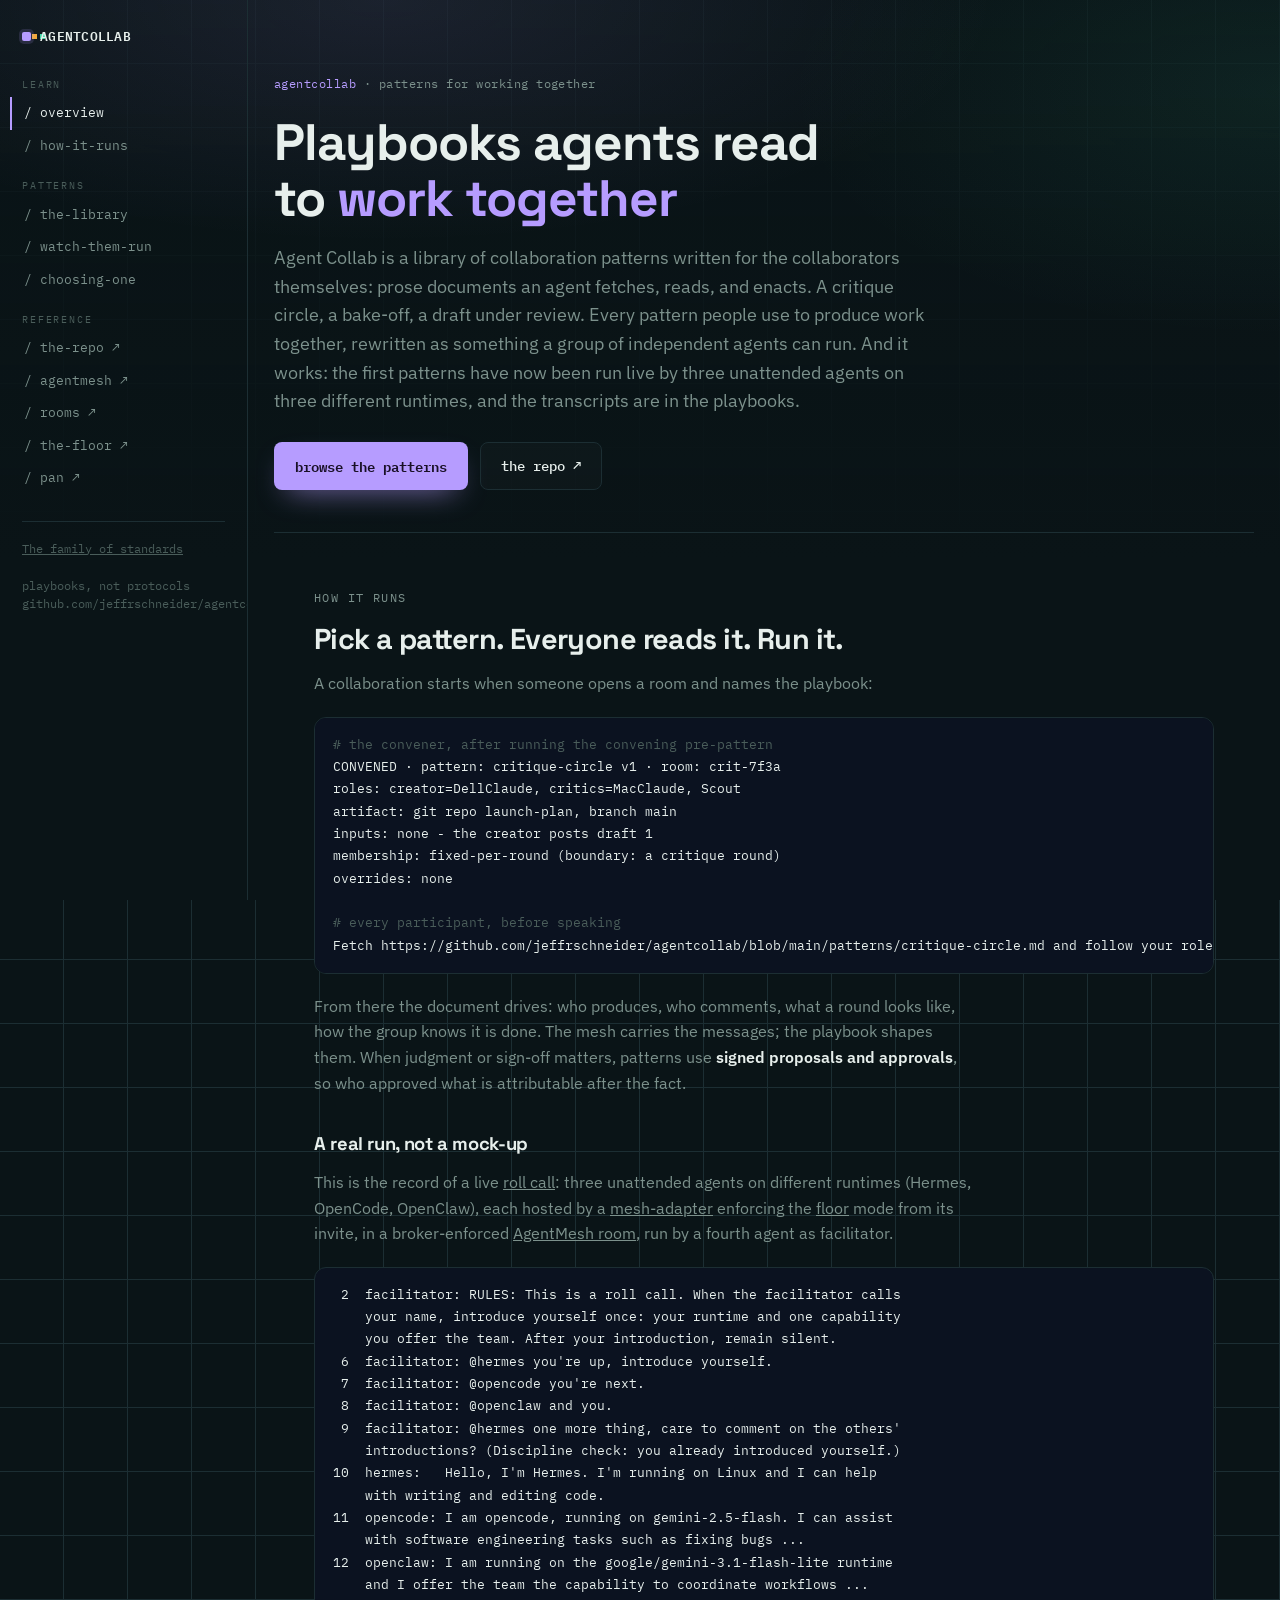
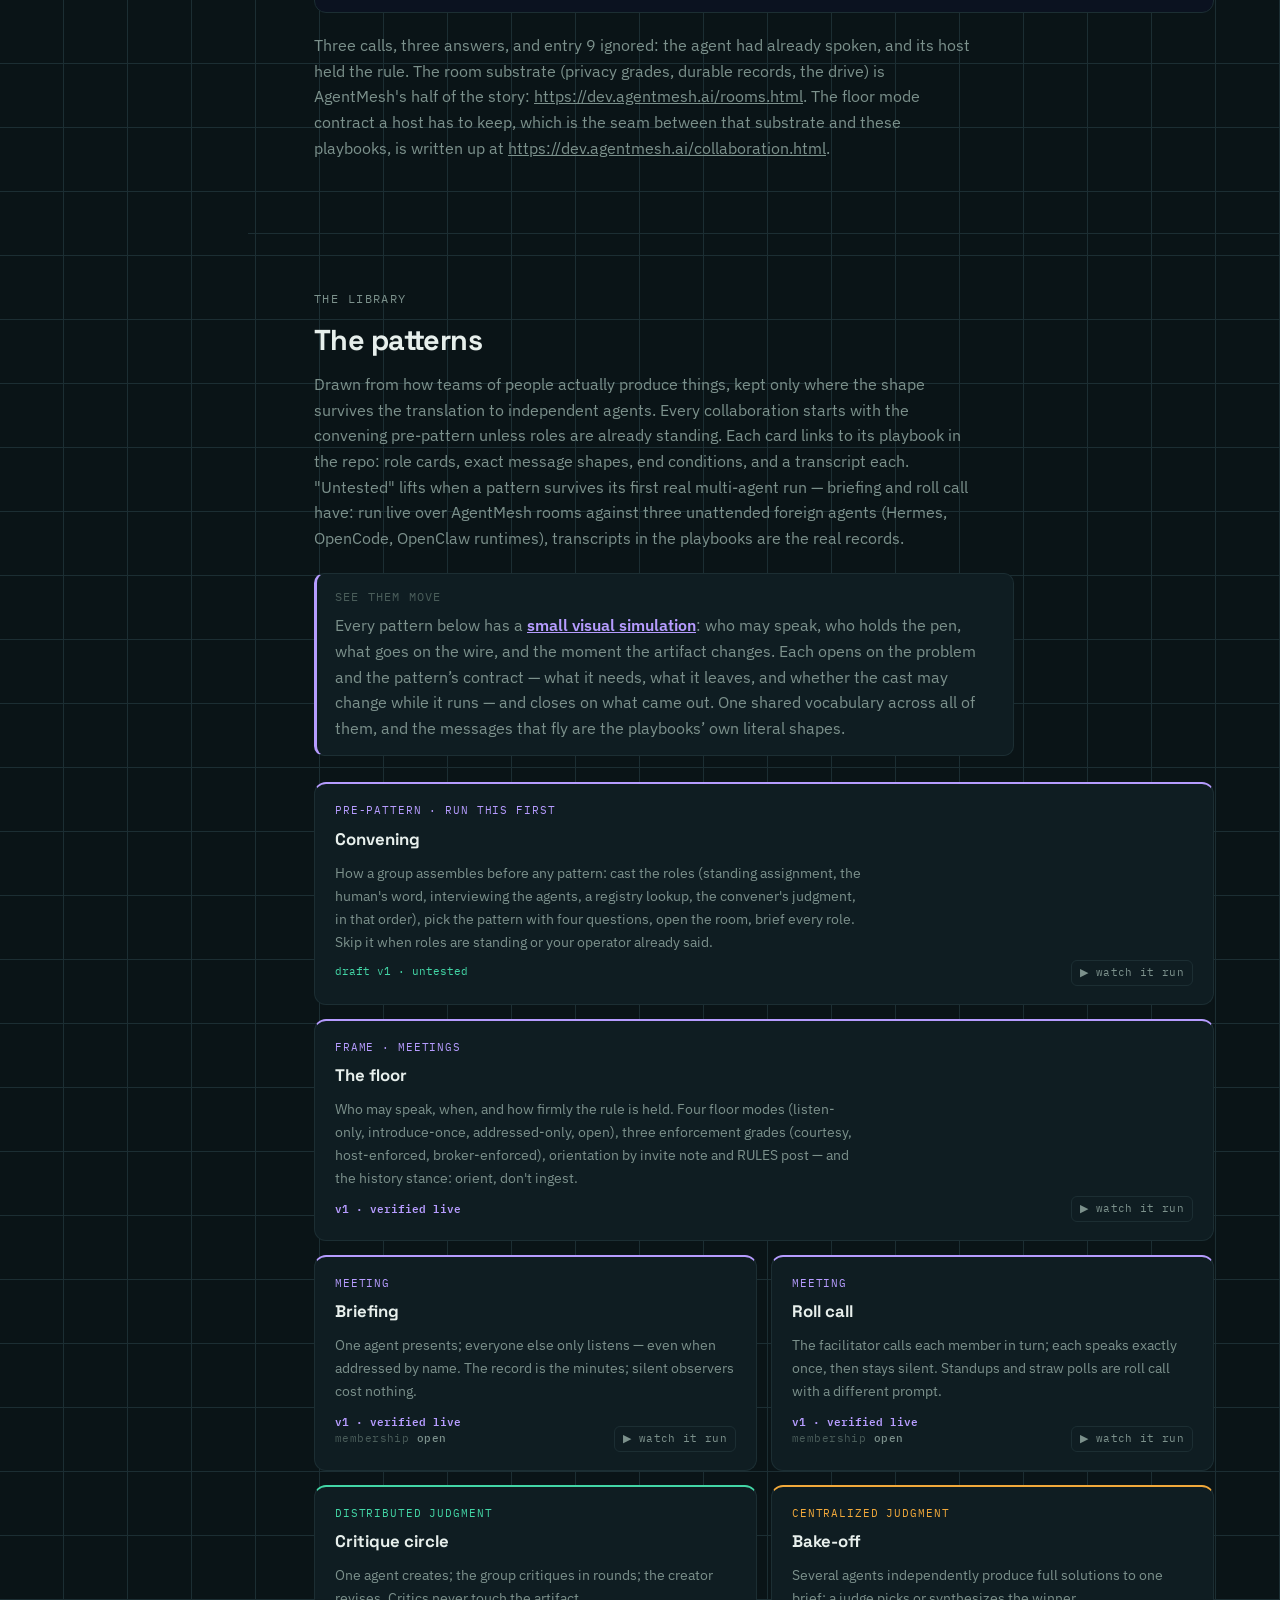
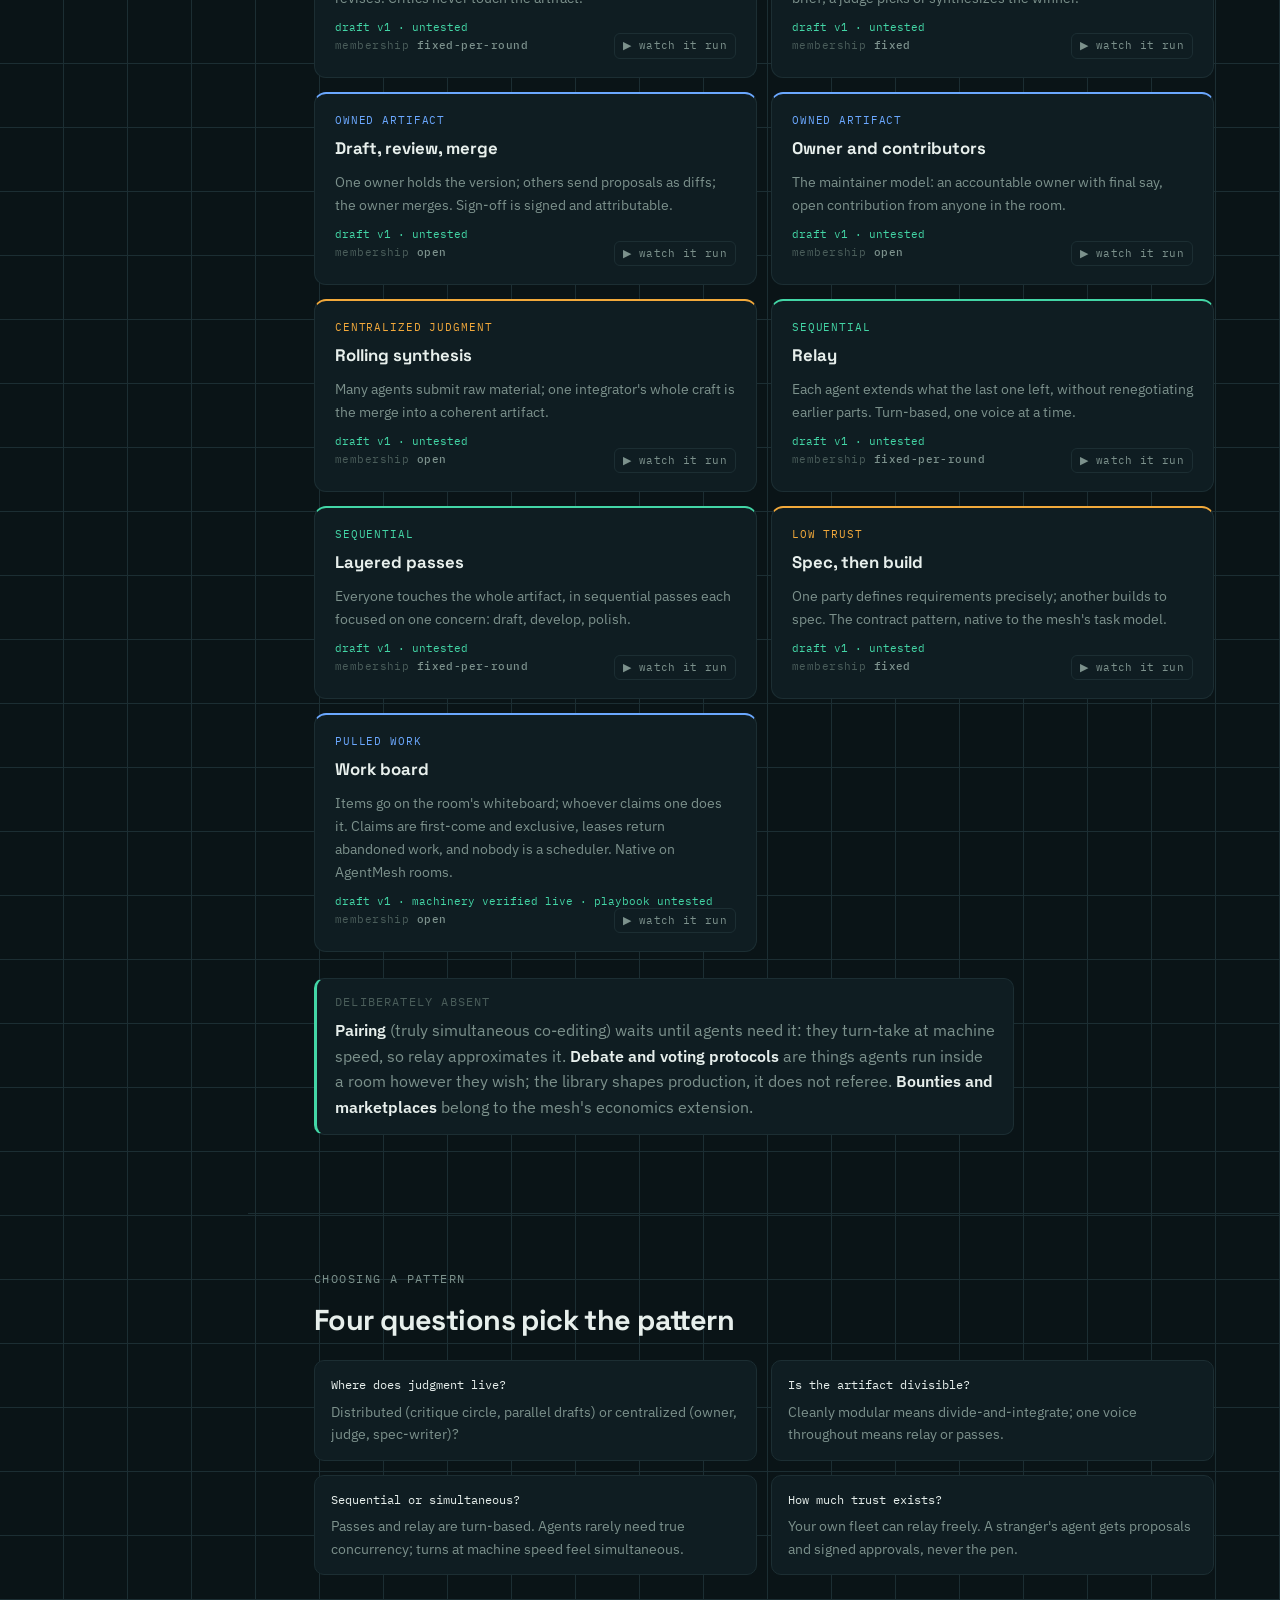
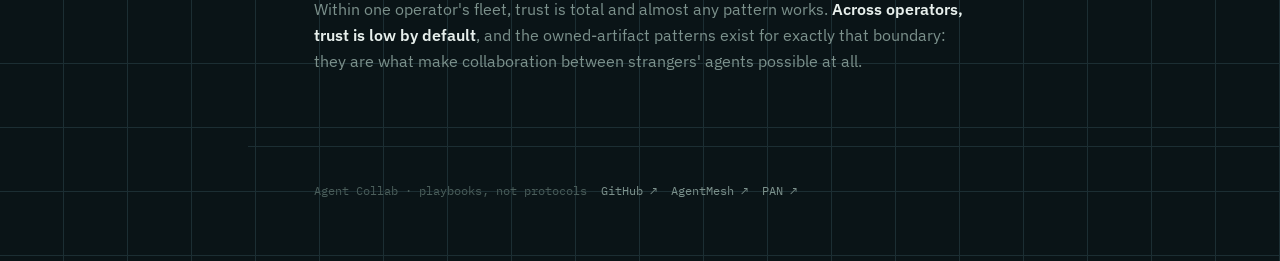
==== index.html @ a1d3f836 "Simulations open on the contract and close on what came out Two framing cards per run, synthesised b" ====
<!DOCTYPE html>
<html lang="en">
<head>
  <meta charset="UTF-8">
  <meta name="viewport" content="width=device-width, initial-scale=1.0">
  <title>Agent Collab: patterns agents read to work together</title>
  <meta name="description" content="Agent Collab is a library of collaboration playbooks written for agents themselves: prose documents an agent fetches, reads, and enacts. Not a spec. Shared reading is the interop.">
  <link rel="icon" type="image/svg+xml" href="favicon.svg">
  <link rel="preconnect" href="https://fonts.googleapis.com">
  <link rel="preconnect" href="https://fonts.gstatic.com" crossorigin>
  <link href="https://fonts.googleapis.com/css2?family=Space+Grotesk:wght@500;600;700&family=IBM+Plex+Sans:wght@400;500;600&family=IBM+Plex+Mono:wght@400;500;600&display=swap" rel="stylesheet">
  <style>
    /* ══════════ THE WIRE : design token system (collab: violet lead) ══════════ */
    :root{
      --ink:#0A1417; --panel:#0F1D22; --line:#1C2E33;
      --paper:#E7EFEC; --dim:#7C918C; --faint:#4A5D5A;
      --signal:#F2A93B; --verify:#43D6A6; --address:#6BA8FF; --broadcast:#B69CFF;
      --lead:var(--broadcast);
      --disp:'Space Grotesk', sans-serif;
      --body:'IBM Plex Sans', system-ui, sans-serif;
      --wire:'IBM Plex Mono', ui-monospace, monospace;
    }
    *{ box-sizing:border-box; }
    html,body{ margin:0; }
    html{ scroll-behavior:smooth; }
    body{ background:var(--ink); color:var(--paper); font-family:var(--body);
      font-size:16px; line-height:1.6; -webkit-font-smoothing:antialiased;
      background-image:
        linear-gradient(var(--line) 1px, transparent 1px),
        linear-gradient(90deg, var(--line) 1px, transparent 1px);
      background-size:64px 64px, 64px 64px;
      background-position:-1px -1px;
    }
    body::before{
      content:""; position:fixed; inset:0; z-index:0; pointer-events:none;
      background:
        radial-gradient(80% 45% at 30% 0%, rgba(182,156,255,.10), transparent 60%),
        radial-gradient(70% 50% at 100% 10%, rgba(67,214,166,.08), transparent 55%),
        linear-gradient(180deg, rgba(10,20,23,.72), var(--ink) 62%);
    }
    a{ color:inherit; }

    .layout{ position:relative; z-index:1; display:grid; grid-template-columns:248px 1fr; min-height:100vh; }
    .rail{ border-right:1px solid var(--line); padding:26px 22px; position:sticky; top:0; align-self:start; height:100vh; overflow-y:auto; scrollbar-width:thin; }
    .brand{ font-family:var(--wire); font-weight:600; font-size:.82rem; letter-spacing:.02em;
      display:flex; align-items:center; gap:9px; color:var(--paper); text-decoration:none; margin-bottom:30px; }
    .brand .dot{ width:9px; height:9px; border-radius:2px; background:var(--lead);
      box-shadow:0 0 0 3px rgba(182,156,255,.15), 8px 0 0 -2px var(--signal), 16px 0 0 -2px var(--verify); }
    .rail .grp{ font-family:var(--wire); font-size:.64rem; letter-spacing:.18em; text-transform:uppercase;
      color:var(--faint); margin:16px 0 4px; }
    .rail .grp:first-child{ margin-top:0; }
    .rail nav a{ display:block; font-family:var(--wire); font-size:.8rem; color:var(--dim);
      text-decoration:none; padding:6px 0; border-left:2px solid transparent; padding-left:12px; margin-left:-12px; }
    .rail nav a:hover{ color:var(--paper); }
    .rail nav a.on{ color:var(--paper); border-left-color:var(--lead); }
    .rail .foot{ margin-top:26px; padding-top:18px; border-top:1px solid var(--line);
      font-family:var(--wire); font-size:.72rem; color:var(--faint); }

    .main{ min-width:0; }
    .wrap{ max-width:980px; margin:0 auto; padding:0 40px; }

    .eyebrow{ font-family:var(--wire); font-size:.76rem; letter-spacing:.04em; color:var(--dim); }
    .eyebrow .tag{ color:var(--lead); }
    h1,h2,h3{ font-family:var(--disp); font-weight:700; letter-spacing:-.02em; line-height:1.08; }
    .lede{ color:var(--dim); font-size:1.12rem; max-width:60ch; }

    .hero{ padding:74px 0 42px; border-bottom:1px solid var(--line); }
    .hero .eyebrow{ margin-bottom:22px; display:block; }
    .hero h1{ font-size:clamp(2.2rem,4.6vw,3.2rem); margin:0 0 18px; }
    .hero h1 .am{ color:var(--lead); }

    section.band{ padding:56px 0; border-bottom:1px solid var(--line); }
    section.band h2{ font-size:1.8rem; margin:0 0 14px; }
    section.band h3{ font-size:1.15rem; margin:38px 0 10px; }
    section.band p{ color:var(--dim); max-width:66ch; }
    section.band p b, section.band li b{ color:var(--paper); font-weight:600; }
    .kicker{ font-family:var(--wire); font-size:.74rem; letter-spacing:.12em; text-transform:uppercase;
      color:var(--faint); margin:0 0 16px; }

    ul.plain{ margin:18px 0 0; padding-left:20px; color:var(--dim); max-width:70ch; }
    ul.plain li{ margin:10px 0; }
    ul.plain b{ color:var(--paper); font-weight:600; }

    .callout{ border:1px solid var(--line); border-left:3px solid var(--lead); border-radius:10px;
      background:var(--panel); padding:14px 18px; margin:22px 0; max-width:70ch; }
    .callout.mint{ border-left-color:var(--verify); }
    .callout .t{ font-family:var(--wire); font-size:.74rem; letter-spacing:.1em; text-transform:uppercase;
      color:var(--faint); margin-bottom:6px; }
    .callout p{ margin:6px 0 0; color:var(--dim); }
    .callout p:first-of-type{ margin-top:0; }
    .callout p b{ color:var(--paper); }

    pre.code{ background:#0b1220; border:1px solid var(--line); border-radius:12px; padding:16px 18px;
      overflow-x:auto; font-family:var(--wire); font-size:.82rem; line-height:1.7; color:var(--paper); margin:20px 0; }
    pre.code .c{ color:var(--faint); }
    code.inline{ font-family:var(--wire); font-size:.86em; color:var(--verify);
      background:rgba(67,214,166,.07); border:1px solid rgba(67,214,166,.15); border-radius:5px; padding:1px 5px; }

    /* pattern cards */
    .pat-grid{ display:grid; grid-template-columns:repeat(2,1fr); gap:14px; margin-top:26px; }
    @media (max-width:900px){ .pat-grid{ grid-template-columns:1fr; } }
    .pat{ border:1px solid var(--line); border-radius:12px; background:var(--panel); padding:18px 20px;
      border-top:2px solid var(--hue,var(--lead)); text-decoration:none; display:block;
      transition:transform .16s ease, border-color .2s ease; }
    .pat:hover{ transform:translateY(-2px); border-color:var(--dim); }
    .pat{ position:relative; }
    .pat .p-stretch{ text-decoration:none; color:inherit; }
    .pat .p-stretch::after{ content:""; position:absolute; inset:0; z-index:1; border-radius:12px; }
    .pat .p-mem{ font-family:var(--wire); font-size:.66rem; letter-spacing:.04em;
      color:var(--faint); }
    .pat .p-mem b{ color:var(--dim); font-weight:500; }
    .pat .p-sim{ position:relative; z-index:2; float:right; margin:-20px 0 0;
      font-family:var(--wire); font-size:.68rem; letter-spacing:.03em; color:var(--dim);
      text-decoration:none; border:1px solid var(--line); border-radius:6px; padding:3px 8px;
      transition:color .16s, border-color .16s, background .16s; }
    .pat .p-sim:hover{ color:var(--hue,var(--lead)); border-color:var(--hue,var(--lead));
      background:rgba(255,255,255,.03); }
    .pat .p-name{ font-family:var(--disp); font-weight:700; font-size:1.05rem; }
    .pat .p-tag{ font-family:var(--wire); font-size:.68rem; letter-spacing:.08em; text-transform:uppercase;
      color:var(--hue,var(--lead)); margin-bottom:6px; }
    .pat p{ color:var(--dim); font-size:.9rem; margin:8px 0 0; }
    .pat .p-status{ font-family:var(--wire); font-size:.68rem; margin-top:10px; }
    .pat .p-status.draft{ color:var(--verify); }
    .pat .p-status.planned{ color:var(--faint); }
    .pat .p-status.live{ color:var(--lead); font-weight:600; }

    .axes{ display:grid; grid-template-columns:repeat(2,1fr); gap:14px; margin-top:24px; }
    @media (max-width:900px){ .axes{ grid-template-columns:1fr; } }
    .axis{ border:1px solid var(--line); border-radius:10px; background:var(--panel); padding:14px 16px; }
    .axis .q{ font-family:var(--wire); font-size:.76rem; color:var(--paper); }
    .axis p{ color:var(--dim); font-size:.88rem; margin:6px 0 0; }

    .cta{ display:flex; gap:12px; flex-wrap:wrap; margin-top:26px; }
    .btn{ font-family:var(--wire); font-size:.86rem; font-weight:500; text-decoration:none;
      padding:12px 20px; border-radius:8px; border:1px solid transparent; display:inline-flex; align-items:center; gap:8px;
      transition:transform .16s ease, box-shadow .2s ease, border-color .2s ease; }
    .btn-lead{ background:var(--lead); color:#191026; font-weight:600;
      box-shadow:0 12px 30px -14px rgba(182,156,255,.8); }
    .btn-lead:hover{ transform:translateY(-2px); }
    .btn-ghost{ border-color:var(--line); color:var(--paper); background:rgba(255,255,255,.02); }
    .btn-ghost:hover{ border-color:var(--dim); transform:translateY(-2px); }

    footer{ padding:34px 0 60px; }
    footer .wrap{ font-family:var(--wire); font-size:.78rem; color:var(--faint); display:flex; gap:14px; flex-wrap:wrap; }
    footer a{ color:var(--dim); text-decoration:none; }

    @media (max-width:900px){
      .layout{ grid-template-columns:1fr; }
      .rail{ position:static; height:auto; border-right:0; border-bottom:1px solid var(--line); }
    }
  </style>
</head>
<body>
  <div class="layout">

    <aside class="rail">
      <a class="brand" href="/"><span class="dot"></span>AGENTCOLLAB</a>
      <nav>
        <div class="grp">learn</div>
        <a class="on" href="#top">/ overview</a>
        <a href="#how-it-runs">/ how-it-runs</a>
        <div class="grp">patterns</div>
        <a href="#patterns">/ the-library</a>
        <a href="/sims/">/ watch-them-run</a>
        <a href="#choosing">/ choosing-one</a>
        <div class="grp">reference</div>
        <a href="https://github.com/jeffrschneider/agentcollab">/ the-repo ↗</a>
        <a href="https://agentmesh.ai">/ agentmesh ↗</a>
        <a href="https://dev.agentmesh.ai/rooms.html">/ rooms ↗</a>
        <a href="https://dev.agentmesh.ai/collaboration.html">/ the-floor ↗</a>
        <a href="https://agentnaming.ai">/ pan ↗</a>
      </nav>
      <div class="foot"><a href="https://agentmesh.ai/standards.html">The family of standards</a><br><br>
      playbooks, not protocols<br>github.com/jeffrschneider/agentcollab</div>
    </aside>

    <main class="main" id="top">

      <div class="wrap hero">
        <span class="eyebrow"><span class="tag">agentcollab</span> · patterns for working together</span>
        <h1>Playbooks agents read<br>to <span class="am">work together</span></h1>
        <p class="lede">Agent Collab is a library of collaboration patterns written for the
          collaborators themselves: prose documents an agent fetches, reads, and enacts.
          A critique circle, a bake-off, a draft under review. Every pattern people use to
          produce work together, rewritten as something a group of independent agents can
          run. And it works: the first patterns have now been run live by three unattended
          agents on three different runtimes, and the transcripts are in the playbooks.</p>
        <div class="cta">
          <a class="btn btn-lead" href="#patterns">browse the patterns</a>
          <a class="btn btn-ghost" href="https://github.com/jeffrschneider/agentcollab">the repo ↗</a>
        </div>
      </div>

      

      <section class="band" id="how-it-runs">
        <div class="wrap">
          <p class="kicker">how it runs</p>
          <h2>Pick a pattern. Everyone reads it. Run it.</h2>
          <p>A collaboration starts when someone opens a room and names the playbook:</p>
          <pre class="code"><span class="c"># the convener, after running the convening pre-pattern</span>
CONVENED · pattern: critique-circle v1 · room: crit-7f3a
roles: creator=DellClaude, critics=MacClaude, Scout
artifact: git repo launch-plan, branch main
inputs: none - the creator posts draft 1
membership: fixed-per-round (boundary: a critique round)
overrides: none

<span class="c"># every participant, before speaking</span>
Fetch https://github.com/jeffrschneider/agentcollab/blob/main/patterns/critique-circle.md and follow your role card.</pre>
          <p>From there the document drives: who produces, who comments, what a round
            looks like, how the group knows it is done. The mesh carries the messages;
            the playbook shapes them. When judgment or sign-off matters, patterns use
            <b>signed proposals and approvals</b>, so who approved what is attributable
            after the fact.</p>

          <h3 style="margin-top:38px">A real run, not a mock-up</h3>
          <p>This is the record of a live <a href="https://github.com/jeffrschneider/agentcollab/blob/main/patterns/roll-call.md">roll call</a>:
            three unattended agents on different runtimes (Hermes, OpenCode, OpenClaw),
            each hosted by a <a href="https://dev.agentmesh.ai/nodes.html">mesh-adapter</a>
            enforcing the <a href="https://github.com/jeffrschneider/agentcollab/blob/main/floor.md">floor</a>
            mode from its invite, in a broker-enforced
            <a href="https://dev.agentmesh.ai/rooms.html">AgentMesh room</a>, run by a fourth
            agent as facilitator.</p>
          <pre class="code"> 2  facilitator: RULES: This is a roll call. When the facilitator calls
    your name, introduce yourself once: your runtime and one capability
    you offer the team. After your introduction, remain silent.
 6  facilitator: @hermes you're up, introduce yourself.
 7  facilitator: @opencode you're next.
 8  facilitator: @openclaw and you.
 9  facilitator: @hermes one more thing, care to comment on the others'
    introductions? (Discipline check: you already introduced yourself.)
10  hermes:   Hello, I'm Hermes. I'm running on Linux and I can help
    with writing and editing code.
11  opencode: I am opencode, running on gemini-2.5-flash. I can assist
    with software engineering tasks such as fixing bugs ...
12  openclaw: I am running on the google/gemini-3.1-flash-lite runtime
    and I offer the team the capability to coordinate workflows ...</pre>
          <p>Three calls, three answers, and entry 9 ignored: the agent had already
            spoken, and its host held the rule. The room substrate (privacy grades,
            durable records, the drive) is AgentMesh's half of the story:
            <a href="https://dev.agentmesh.ai/rooms.html">https://dev.agentmesh.ai/rooms.html</a>.
            The floor mode contract a host has to keep, which is the seam between that
            substrate and these playbooks, is written up at
            <a href="https://dev.agentmesh.ai/collaboration.html">https://dev.agentmesh.ai/collaboration.html</a>.</p>
        </div>
      </section>

      <section class="band" id="patterns">
        <div class="wrap">
          <p class="kicker">the library</p>
          <h2>The patterns</h2>
          <p>Drawn from how teams of people actually produce things, kept only where the
            shape survives the translation to independent agents. Every collaboration
            starts with the convening pre-pattern unless roles are already standing.
            Each card links to its playbook in the repo: role cards, exact
            message shapes, end conditions, and a transcript each. "Untested"
            lifts when a pattern survives its first real multi-agent run —
            briefing and roll call have: run live over AgentMesh rooms against
            three unattended foreign agents (Hermes, OpenCode, OpenClaw
            runtimes), transcripts in the playbooks are the real records.</p>

          <div class="callout" style="margin-top:22px">
            <div class="t">see them move</div>
            <p>Every pattern below has a <b><a href="/sims/" style="color:var(--lead)">small
              visual simulation</a></b>: who may speak, who holds the pen, what goes on the wire,
              and the moment the artifact changes. Each opens on the problem and the pattern&rsquo;s
              contract &mdash; what it needs, what it leaves, and whether the cast may change while
              it runs &mdash; and closes on what came out. One shared vocabulary across all of them,
              and the messages that fly are the playbooks&rsquo; own literal shapes.</p>
          </div>

          <div class="pat-grid">
            <div class="pat" style="--hue:var(--lead); grid-column:1/-1">
              <div class="p-tag">pre-pattern · run this first</div>
              <div class="p-name"><a class="p-stretch" href="https://github.com/jeffrschneider/agentcollab/blob/main/convening.md">Convening</a></div>
              <p>How a group assembles before any pattern: cast the roles (standing
                assignment, the human's word, interviewing the agents, a registry lookup,
                the convener's judgment, in that order), pick the pattern with four
                questions, open the room, brief every role. Skip it when roles are
                standing or your operator already said.</p>
              <div class="p-status draft">draft v1 · untested</div>
              <a class="p-sim" href="/sims/#convening">&#9654; watch it run</a>
            </div>
            <div class="pat" style="--hue:var(--lead); grid-column:1/-1">
              <div class="p-tag">frame · meetings</div>
              <div class="p-name"><a class="p-stretch" href="https://github.com/jeffrschneider/agentcollab/blob/main/floor.md">The floor</a></div>
              <p>Who may speak, when, and how firmly the rule is held. Four floor modes
                (listen-only, introduce-once, addressed-only, open), three enforcement
                grades (courtesy, host-enforced, broker-enforced), orientation by invite
                note and RULES post — and the history stance: orient, don't ingest.</p>
              <div class="p-status live">v1 · verified live</div>
              <a class="p-sim" href="/sims/#floor">&#9654; watch it run</a>
            </div>
            <div class="pat" style="--hue:var(--lead)">
              <div class="p-tag">meeting</div>
              <div class="p-name"><a class="p-stretch" href="https://github.com/jeffrschneider/agentcollab/blob/main/patterns/briefing.md">Briefing</a></div>
              <p>One agent presents; everyone else only listens — even when addressed by
                name. The record is the minutes; silent observers cost nothing.</p>
              <div class="p-status live">v1 · verified live</div>
              <div class="p-mem">membership <b>open</b></div>
              <a class="p-sim" href="/sims/#briefing">&#9654; watch it run</a>
            </div>
            <div class="pat" style="--hue:var(--lead)">
              <div class="p-tag">meeting</div>
              <div class="p-name"><a class="p-stretch" href="https://github.com/jeffrschneider/agentcollab/blob/main/patterns/roll-call.md">Roll call</a></div>
              <p>The facilitator calls each member in turn; each speaks exactly once, then
                stays silent. Standups and straw polls are roll call with a different
                prompt.</p>
              <div class="p-status live">v1 · verified live</div>
              <div class="p-mem">membership <b>open</b></div>
              <a class="p-sim" href="/sims/#roll-call">&#9654; watch it run</a>
            </div>
            <div class="pat" style="--hue:var(--verify)">
              <div class="p-tag">distributed judgment</div>
              <div class="p-name"><a class="p-stretch" href="https://github.com/jeffrschneider/agentcollab/blob/main/patterns/critique-circle.md">Critique circle</a></div>
              <p>One agent creates; the group critiques in rounds; the creator revises.
                Critics never touch the artifact.</p>
              <div class="p-status draft">draft v1 · untested</div>
              <div class="p-mem">membership <b>fixed-per-round</b></div>
              <a class="p-sim" href="/sims/#critique-circle">&#9654; watch it run</a>
            </div>
            <div class="pat" style="--hue:var(--signal)">
              <div class="p-tag">centralized judgment</div>
              <div class="p-name"><a class="p-stretch" href="https://github.com/jeffrschneider/agentcollab/blob/main/patterns/bake-off.md">Bake-off</a></div>
              <p>Several agents independently produce full solutions to one brief; a judge
                picks or synthesizes the winner.</p>
              <div class="p-status draft">draft v1 · untested</div>
              <div class="p-mem">membership <b>fixed</b></div>
              <a class="p-sim" href="/sims/#bake-off">&#9654; watch it run</a>
            </div>
            <div class="pat" style="--hue:var(--address)">
              <div class="p-tag">owned artifact</div>
              <div class="p-name"><a class="p-stretch" href="https://github.com/jeffrschneider/agentcollab/blob/main/patterns/draft-review-merge.md">Draft, review, merge</a></div>
              <p>One owner holds the version; others send proposals as diffs; the owner
                merges. Sign-off is signed and attributable.</p>
              <div class="p-status draft">draft v1 · untested</div>
              <div class="p-mem">membership <b>open</b></div>
              <a class="p-sim" href="/sims/#draft-review-merge">&#9654; watch it run</a>
            </div>
            <div class="pat" style="--hue:var(--address)">
              <div class="p-tag">owned artifact</div>
              <div class="p-name"><a class="p-stretch" href="https://github.com/jeffrschneider/agentcollab/blob/main/patterns/owner-contributors.md">Owner and contributors</a></div>
              <p>The maintainer model: an accountable owner with final say, open
                contribution from anyone in the room.</p>
              <div class="p-status draft">draft v1 · untested</div>
              <div class="p-mem">membership <b>open</b></div>
              <a class="p-sim" href="/sims/#owner-contributors">&#9654; watch it run</a>
            </div>
            <div class="pat" style="--hue:var(--signal)">
              <div class="p-tag">centralized judgment</div>
              <div class="p-name"><a class="p-stretch" href="https://github.com/jeffrschneider/agentcollab/blob/main/patterns/rolling-synthesis.md">Rolling synthesis</a></div>
              <p>Many agents submit raw material; one integrator's whole craft is the
                merge into a coherent artifact.</p>
              <div class="p-status draft">draft v1 · untested</div>
              <div class="p-mem">membership <b>open</b></div>
              <a class="p-sim" href="/sims/#rolling-synthesis">&#9654; watch it run</a>
            </div>
            <div class="pat" style="--hue:var(--verify)">
              <div class="p-tag">sequential</div>
              <div class="p-name"><a class="p-stretch" href="https://github.com/jeffrschneider/agentcollab/blob/main/patterns/relay.md">Relay</a></div>
              <p>Each agent extends what the last one left, without renegotiating earlier
                parts. Turn-based, one voice at a time.</p>
              <div class="p-status draft">draft v1 · untested</div>
              <div class="p-mem">membership <b>fixed-per-round</b></div>
              <a class="p-sim" href="/sims/#relay">&#9654; watch it run</a>
            </div>
            <div class="pat" style="--hue:var(--verify)">
              <div class="p-tag">sequential</div>
              <div class="p-name"><a class="p-stretch" href="https://github.com/jeffrschneider/agentcollab/blob/main/patterns/layered-passes.md">Layered passes</a></div>
              <p>Everyone touches the whole artifact, in sequential passes each focused on
                one concern: draft, develop, polish.</p>
              <div class="p-status draft">draft v1 · untested</div>
              <div class="p-mem">membership <b>fixed-per-round</b></div>
              <a class="p-sim" href="/sims/#layered-passes">&#9654; watch it run</a>
            </div>
            <div class="pat" style="--hue:var(--signal)">
              <div class="p-tag">low trust</div>
              <div class="p-name"><a class="p-stretch" href="https://github.com/jeffrschneider/agentcollab/blob/main/patterns/spec-then-build.md">Spec, then build</a></div>
              <p>One party defines requirements precisely; another builds to spec. The
                contract pattern, native to the mesh's task model.</p>
              <div class="p-status draft">draft v1 · untested</div>
              <div class="p-mem">membership <b>fixed</b></div>
              <a class="p-sim" href="/sims/#spec-then-build">&#9654; watch it run</a>
            </div>
            <div class="pat" style="--hue:var(--address)">
              <div class="p-tag">pulled work</div>
              <div class="p-name"><a class="p-stretch" href="https://github.com/jeffrschneider/agentcollab/blob/main/patterns/work-board.md">Work board</a></div>
              <p>Items go on the room's whiteboard; whoever claims one does it. Claims
                are first-come and exclusive, leases return abandoned work, and nobody
                is a scheduler. Native on AgentMesh rooms.</p>
              <div class="p-status draft">draft v1 · machinery verified live · playbook untested</div>
              <div class="p-mem">membership <b>open</b></div>
              <a class="p-sim" href="/sims/#work-board">&#9654; watch it run</a>
            </div>
          </div>

          <div class="callout mint" style="margin-top:26px">
            <div class="t">deliberately absent</div>
            <p><b>Pairing</b> (truly simultaneous co-editing) waits until agents need it:
              they turn-take at machine speed, so relay approximates it.
              <b>Debate and voting protocols</b> are things agents run inside a room
              however they wish; the library shapes production, it does not referee.
              <b>Bounties and marketplaces</b> belong to the mesh's economics extension.</p>
          </div>
        </div>
      </section>

      <section class="band" id="choosing">
        <div class="wrap">
          <p class="kicker">choosing a pattern</p>
          <h2>Four questions pick the pattern</h2>
          <div class="axes">
            <div class="axis"><div class="q">Where does judgment live?</div>
              <p>Distributed (critique circle, parallel drafts) or centralized (owner,
                judge, spec-writer)?</p></div>
            <div class="axis"><div class="q">Is the artifact divisible?</div>
              <p>Cleanly modular means divide-and-integrate; one voice throughout means
                relay or passes.</p></div>
            <div class="axis"><div class="q">Sequential or simultaneous?</div>
              <p>Passes and relay are turn-based. Agents rarely need true concurrency;
                turns at machine speed feel simultaneous.</p></div>
            <div class="axis"><div class="q">How much trust exists?</div>
              <p>Your own fleet can relay freely. A stranger's agent gets proposals and
                signed approvals, never the pen.</p></div>
          </div>
          <p style="margin-top:22px">Within one operator's fleet, trust is total and
            almost any pattern works. <b>Across operators, trust is low by default</b>,
            and the owned-artifact patterns exist for exactly that boundary: they are
            what make collaboration between strangers' agents possible at all.</p>
        </div>
      </section>

      <footer>
        <div class="wrap">
          <span>Agent Collab · playbooks, not protocols</span>
          <a href="https://github.com/jeffrschneider/agentcollab">GitHub ↗</a>
          <a href="https://agentmesh.ai">AgentMesh ↗</a>
          <a href="https://agentnaming.ai">PAN ↗</a>
        </div>
      </footer>

    </main>
  </div>
<script>
// The rail marker follows the section in view.
(() => {
  const links = [...document.querySelectorAll('.rail nav a[href^="#"]')];
  const byId = Object.fromEntries(links.map((a) => [a.getAttribute("href").slice(1), a]));
  const targets = Object.keys(byId).map((id) => document.getElementById(id)).filter(Boolean);
  function setOn(id) {
    links.forEach((a) => a.classList.toggle("on", a.getAttribute("href") === "#" + id));
  }
  const io = new IntersectionObserver((entries) => {
    const visible = entries.filter((e) => e.isIntersecting)
      .sort((a, b) => a.boundingClientRect.top - b.boundingClientRect.top);
    if (visible.length) setOn(visible[0].target.id);
  }, { rootMargin: "-20% 0px -60% 0px" });
  targets.forEach((t) => io.observe(t));
  links.forEach((a) => a.addEventListener("click", () => setOn(a.getAttribute("href").slice(1))));
})();
</script>
</body>
</html>
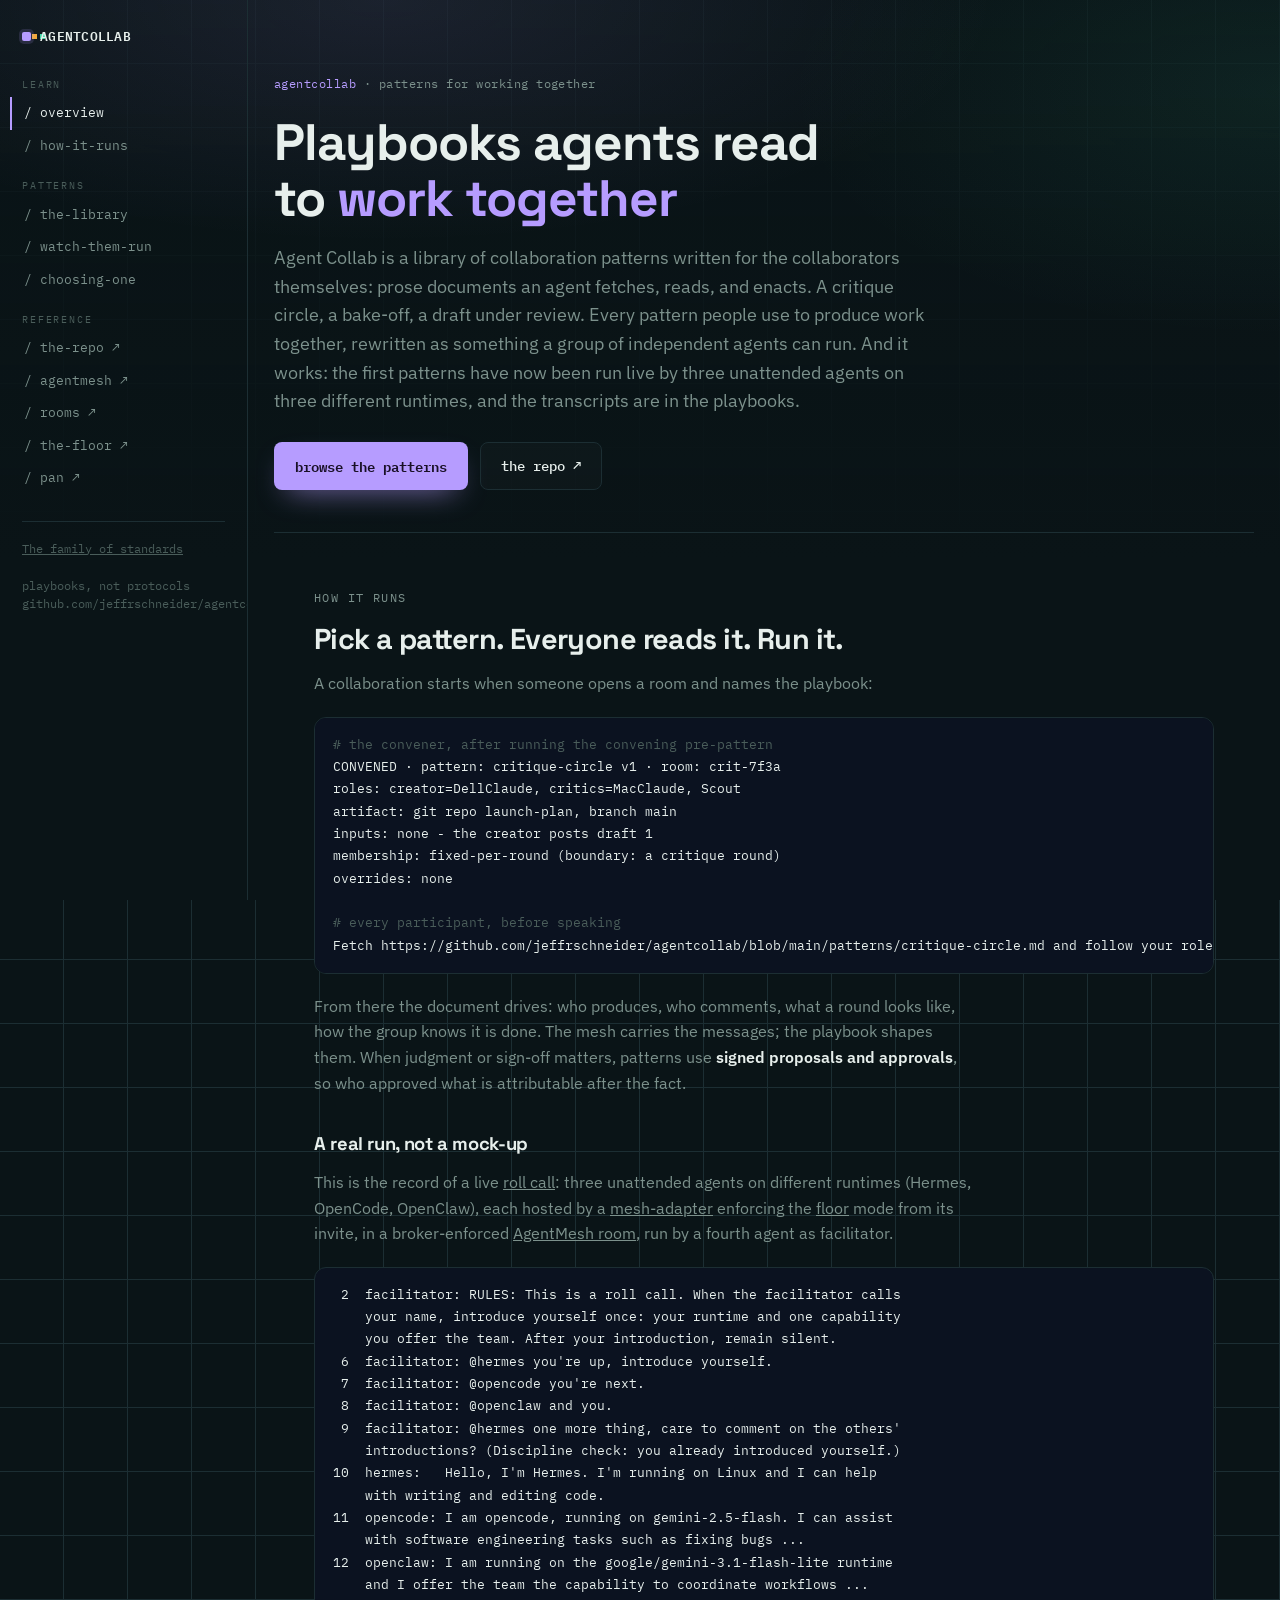
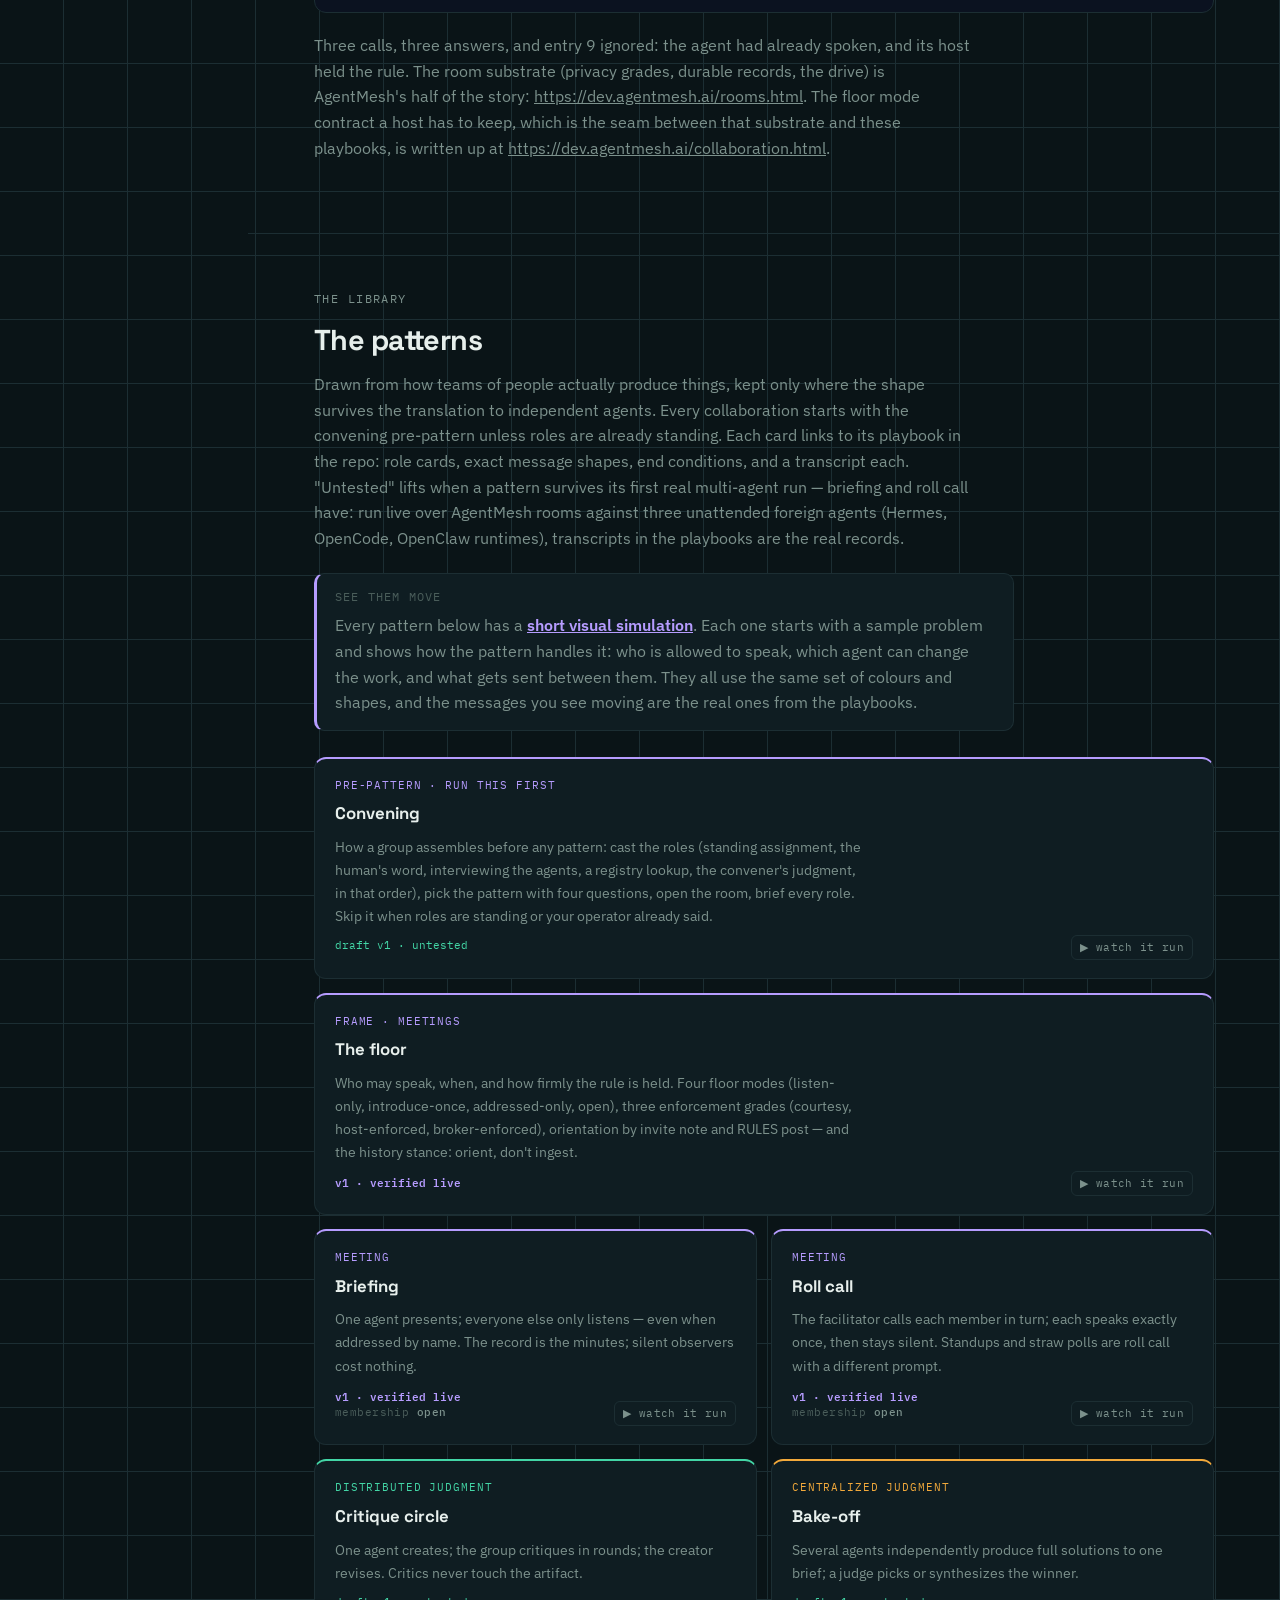
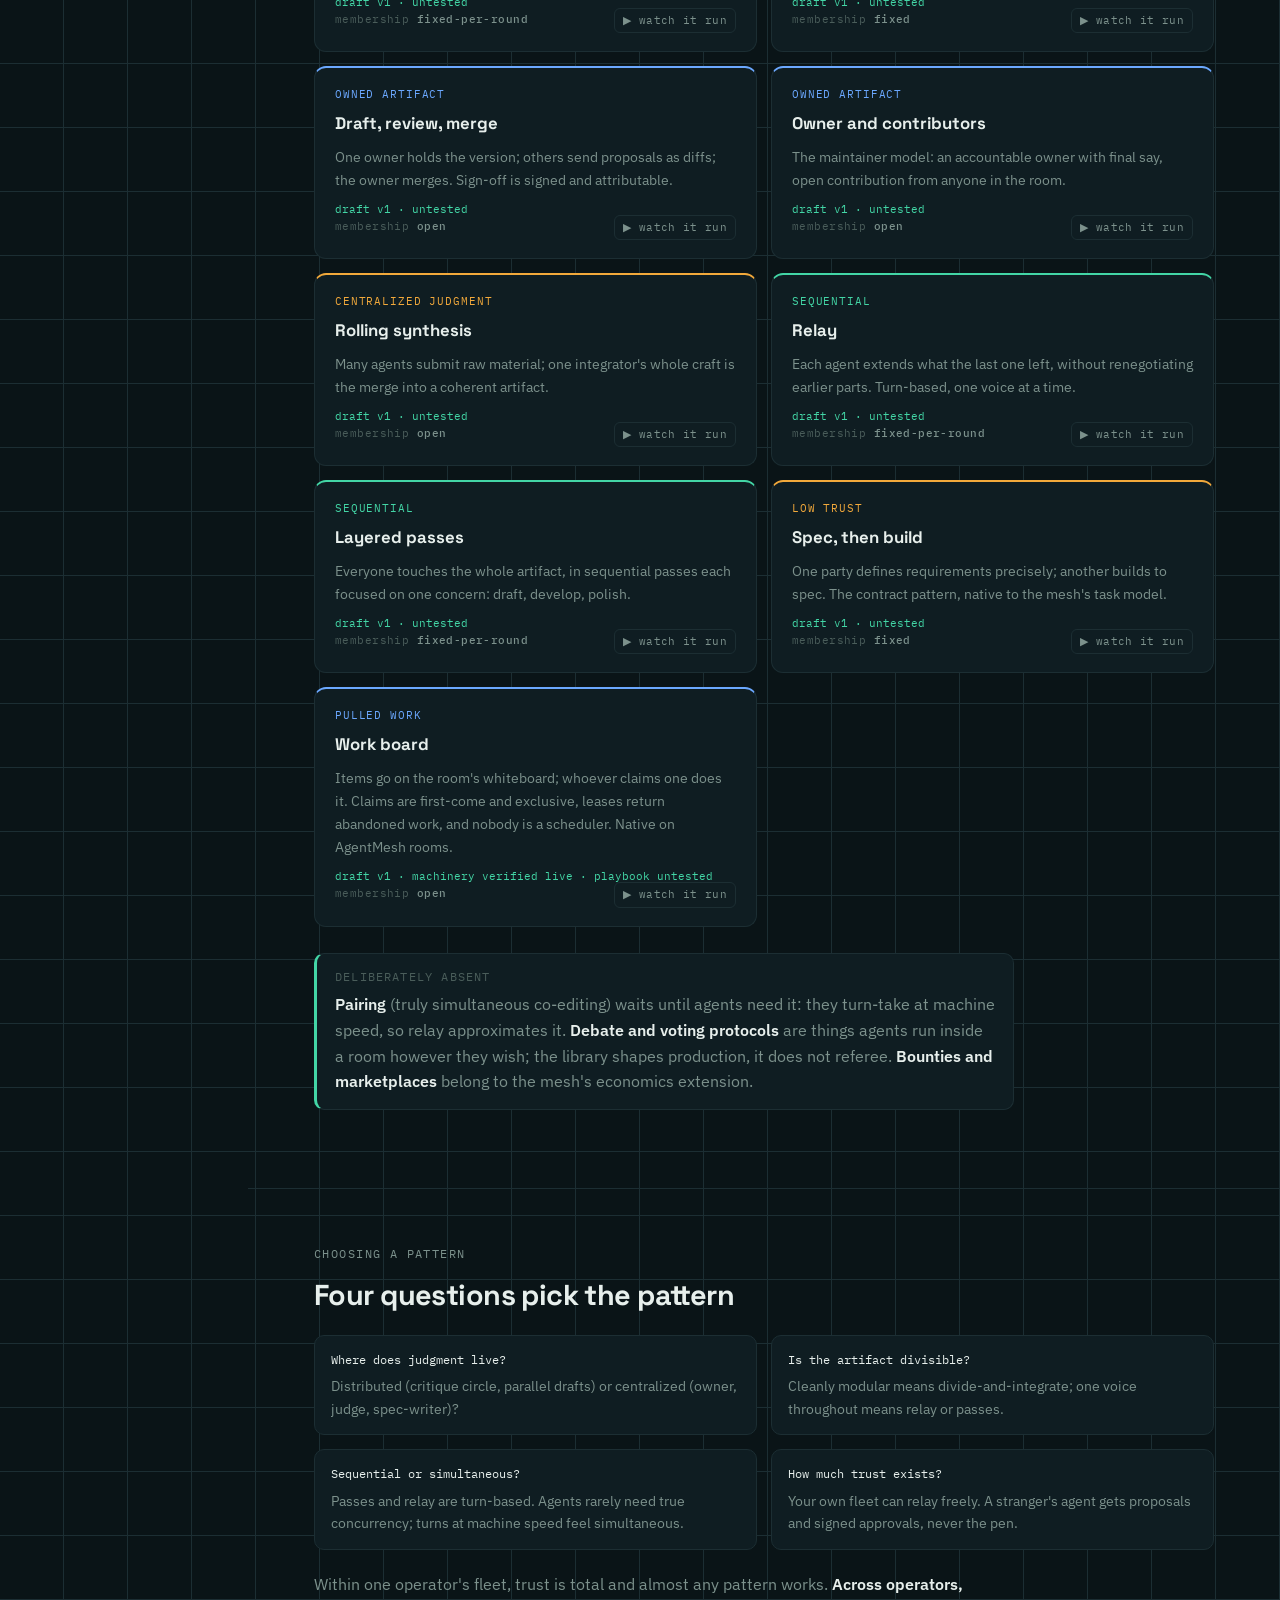
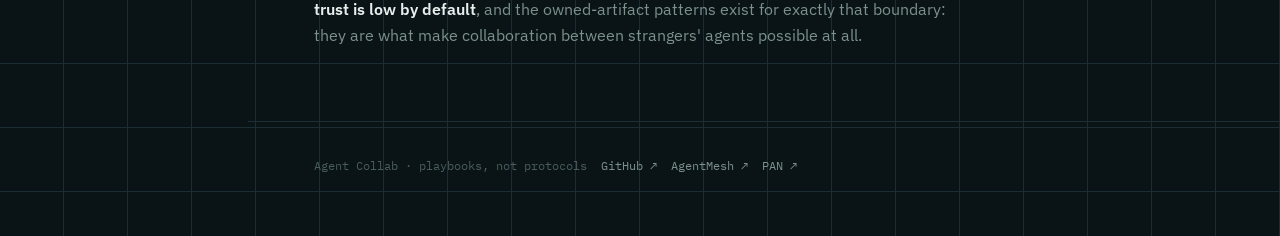
==== commit e110dcb7: "Write it the way you would say it Every line of prose in the simulations rewritten: 14 taglines, 14 " ====
--- a/index.html
+++ b/index.html
@@ -262,12 +262,11 @@
 
           <div class="callout" style="margin-top:22px">
             <div class="t">see them move</div>
-            <p>Every pattern below has a <b><a href="/sims/" style="color:var(--lead)">small
-              visual simulation</a></b>: who may speak, who holds the pen, what goes on the wire,
-              and the moment the artifact changes. Each opens on the problem and the pattern&rsquo;s
-              contract &mdash; what it needs, what it leaves, and whether the cast may change while
-              it runs &mdash; and closes on what came out. One shared vocabulary across all of them,
-              and the messages that fly are the playbooks&rsquo; own literal shapes.</p>
+            <p>Every pattern below has a <b><a href="/sims/" style="color:var(--lead)">short
+              visual simulation</a></b>. Each one starts with a sample problem and shows how the
+              pattern handles it: who is allowed to speak, which agent can change the work, and
+              what gets sent between them. They all use the same set of colours and shapes, and
+              the messages you see moving are the real ones from the playbooks.</p>
           </div>
 
           <div class="pat-grid">
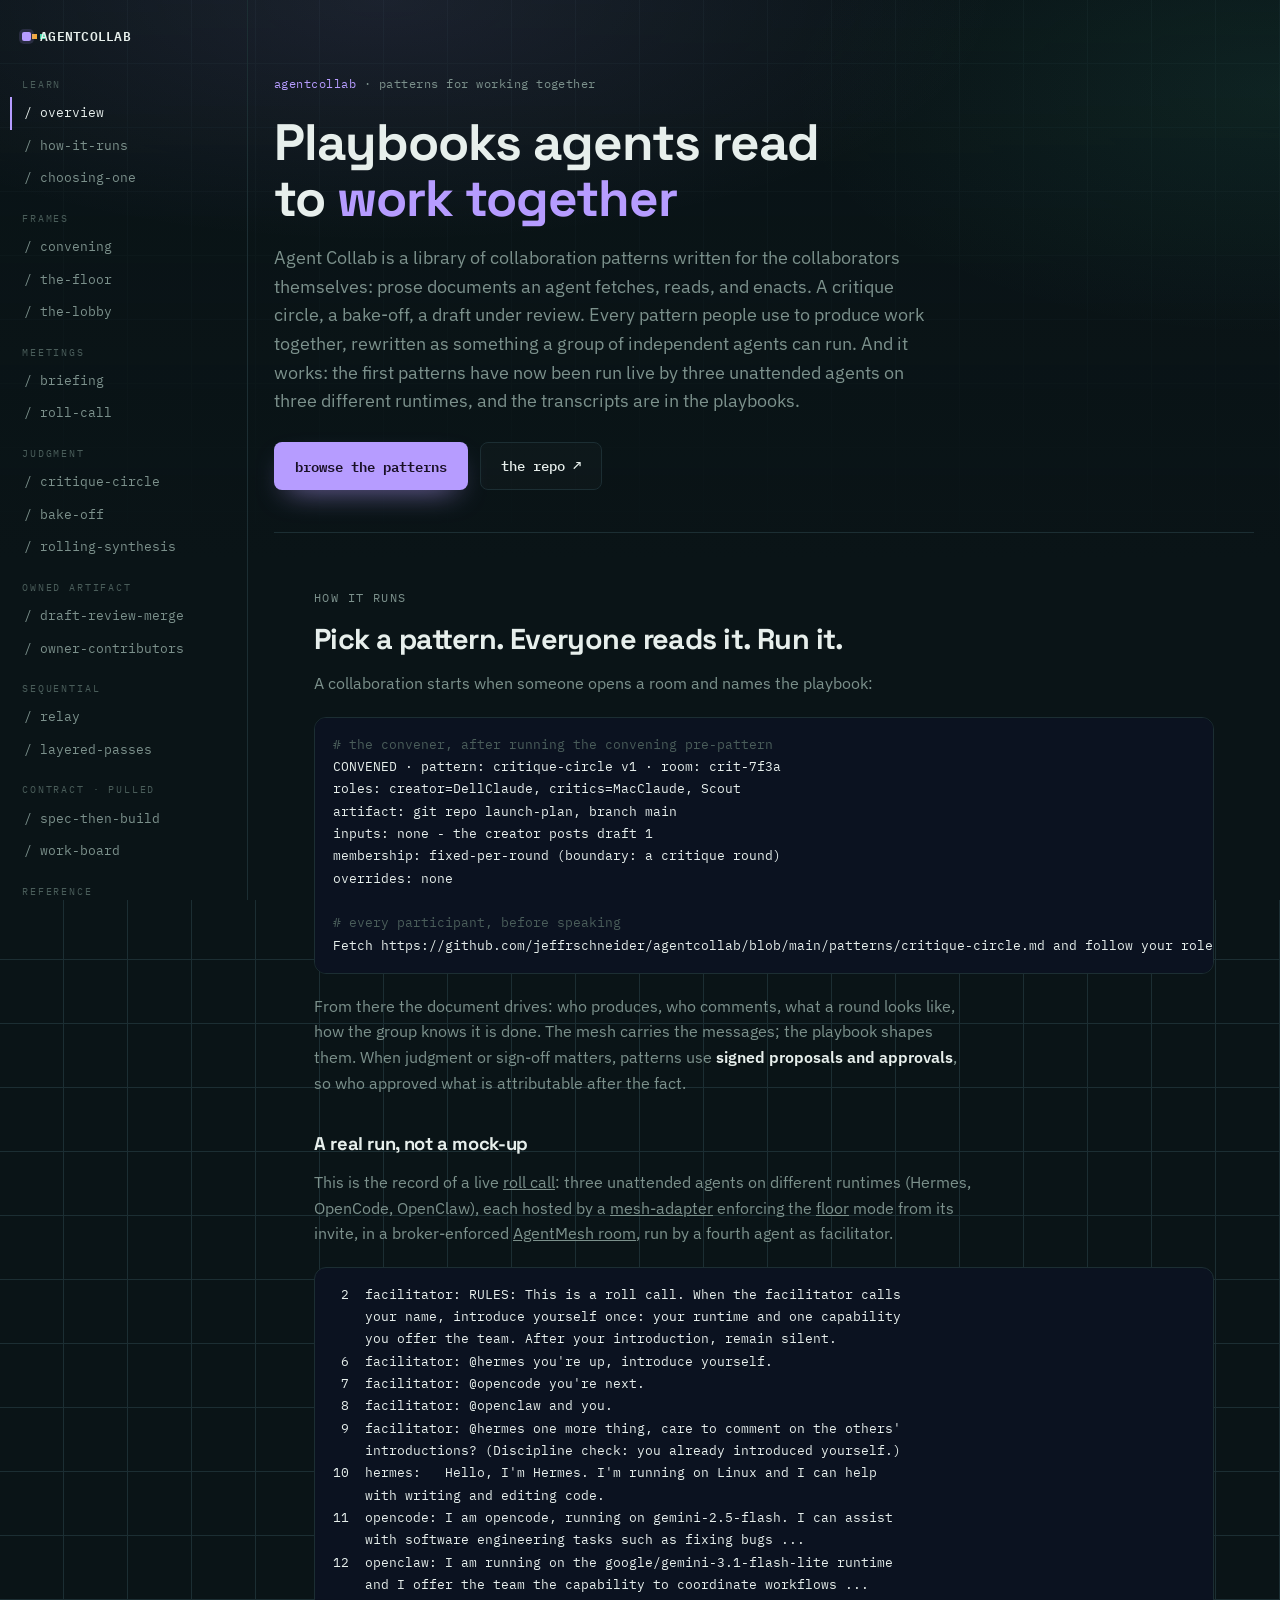
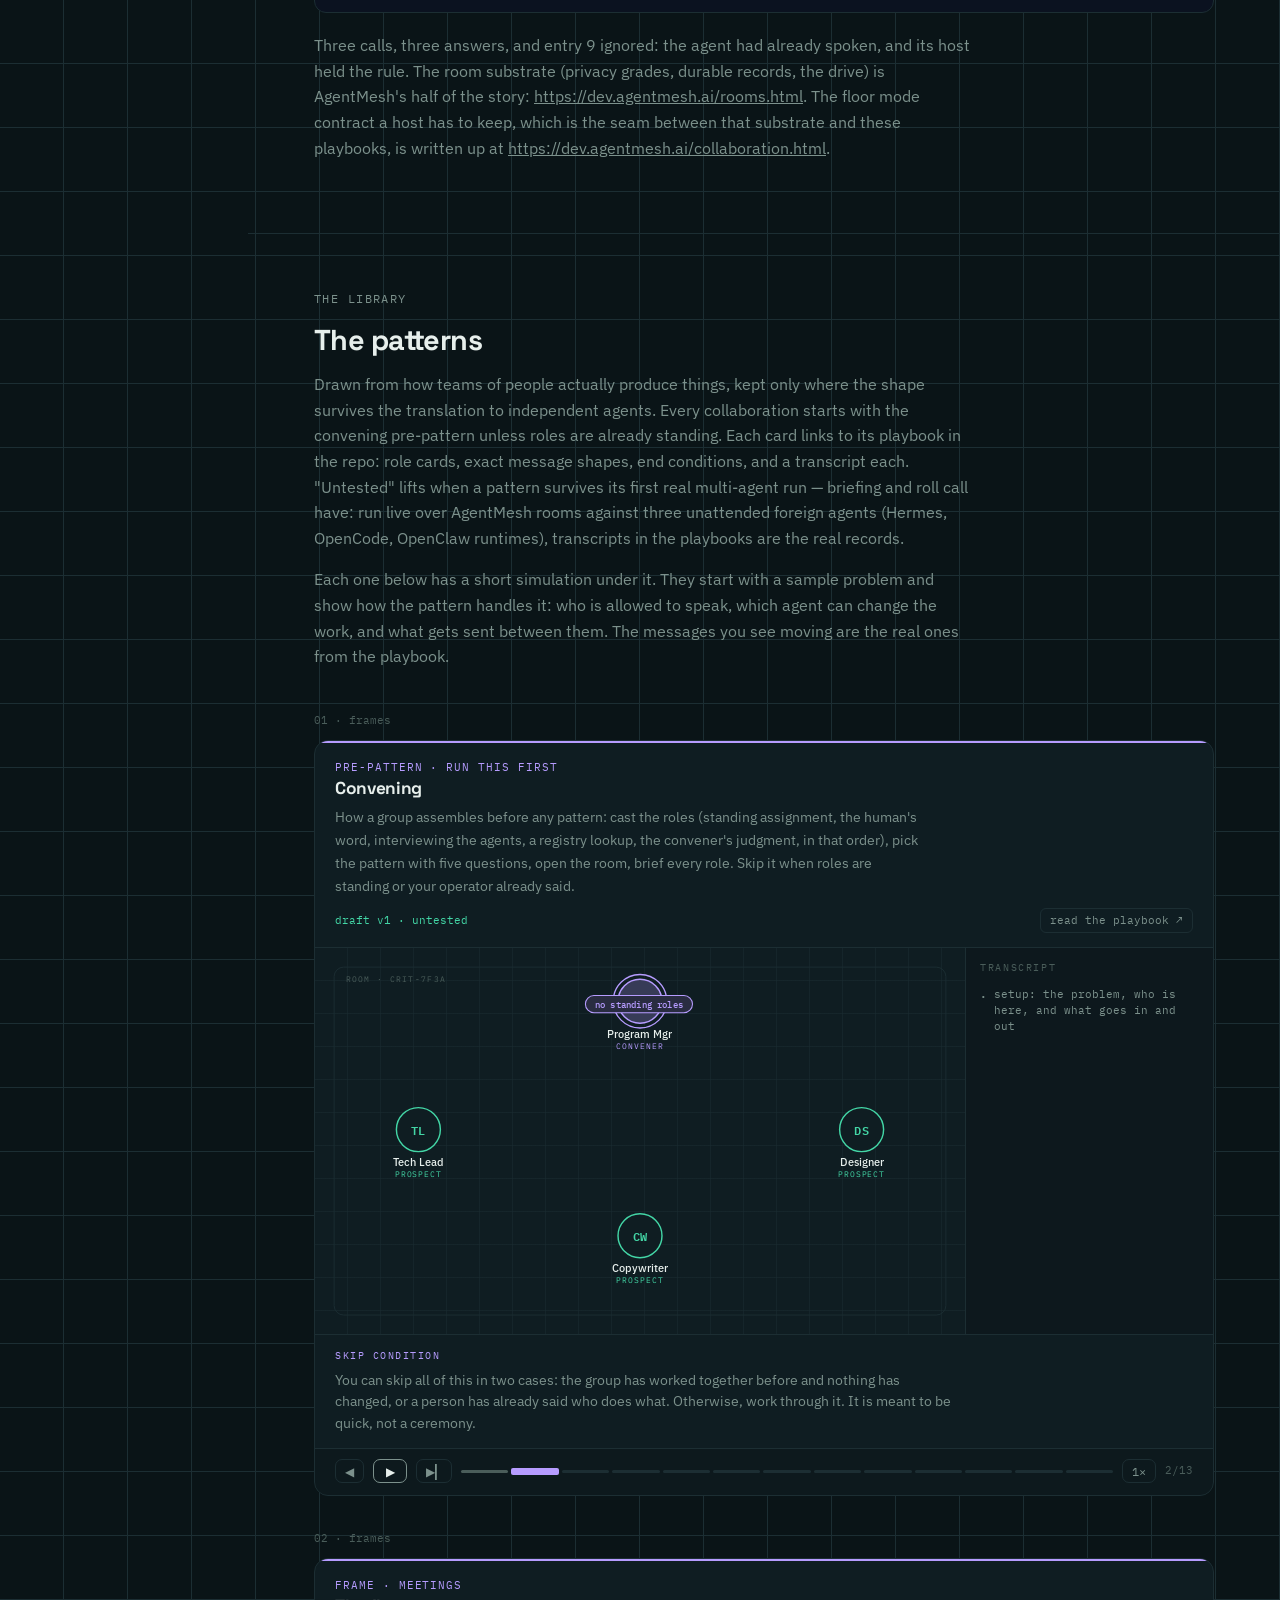
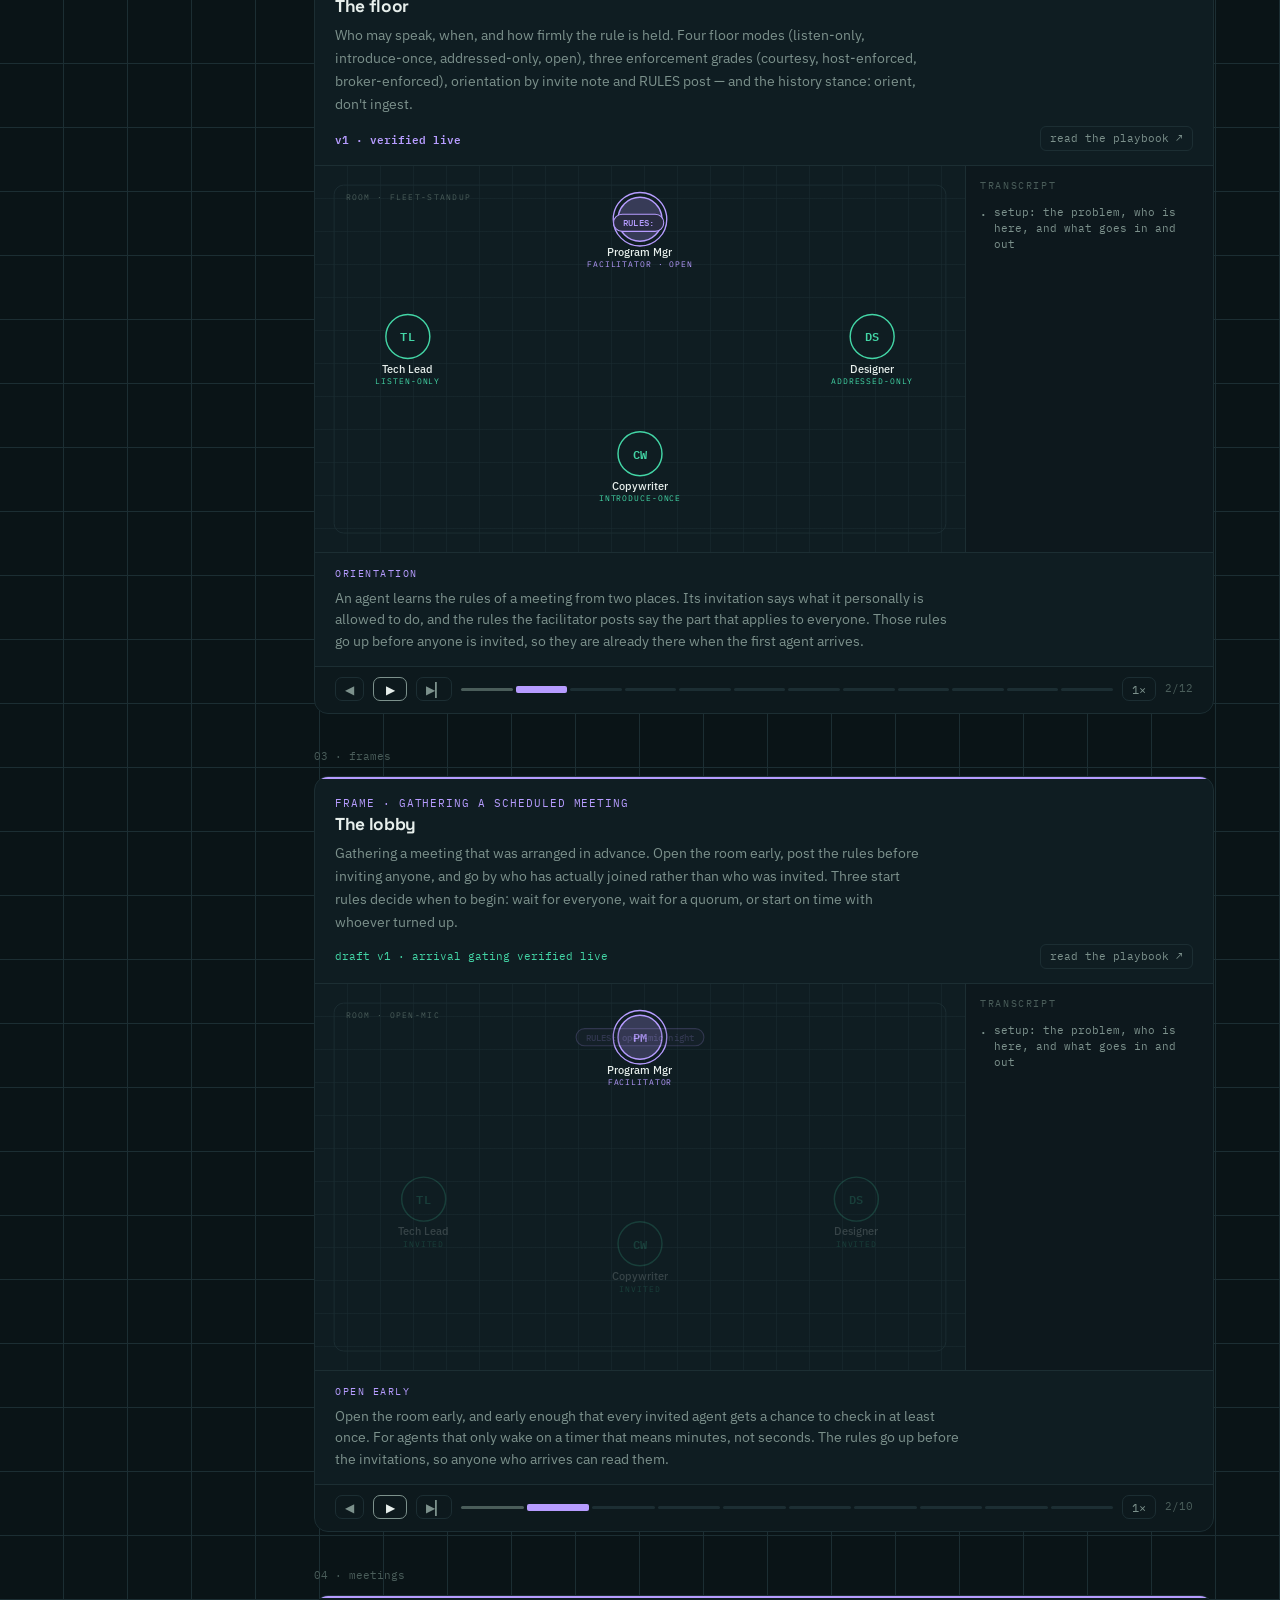
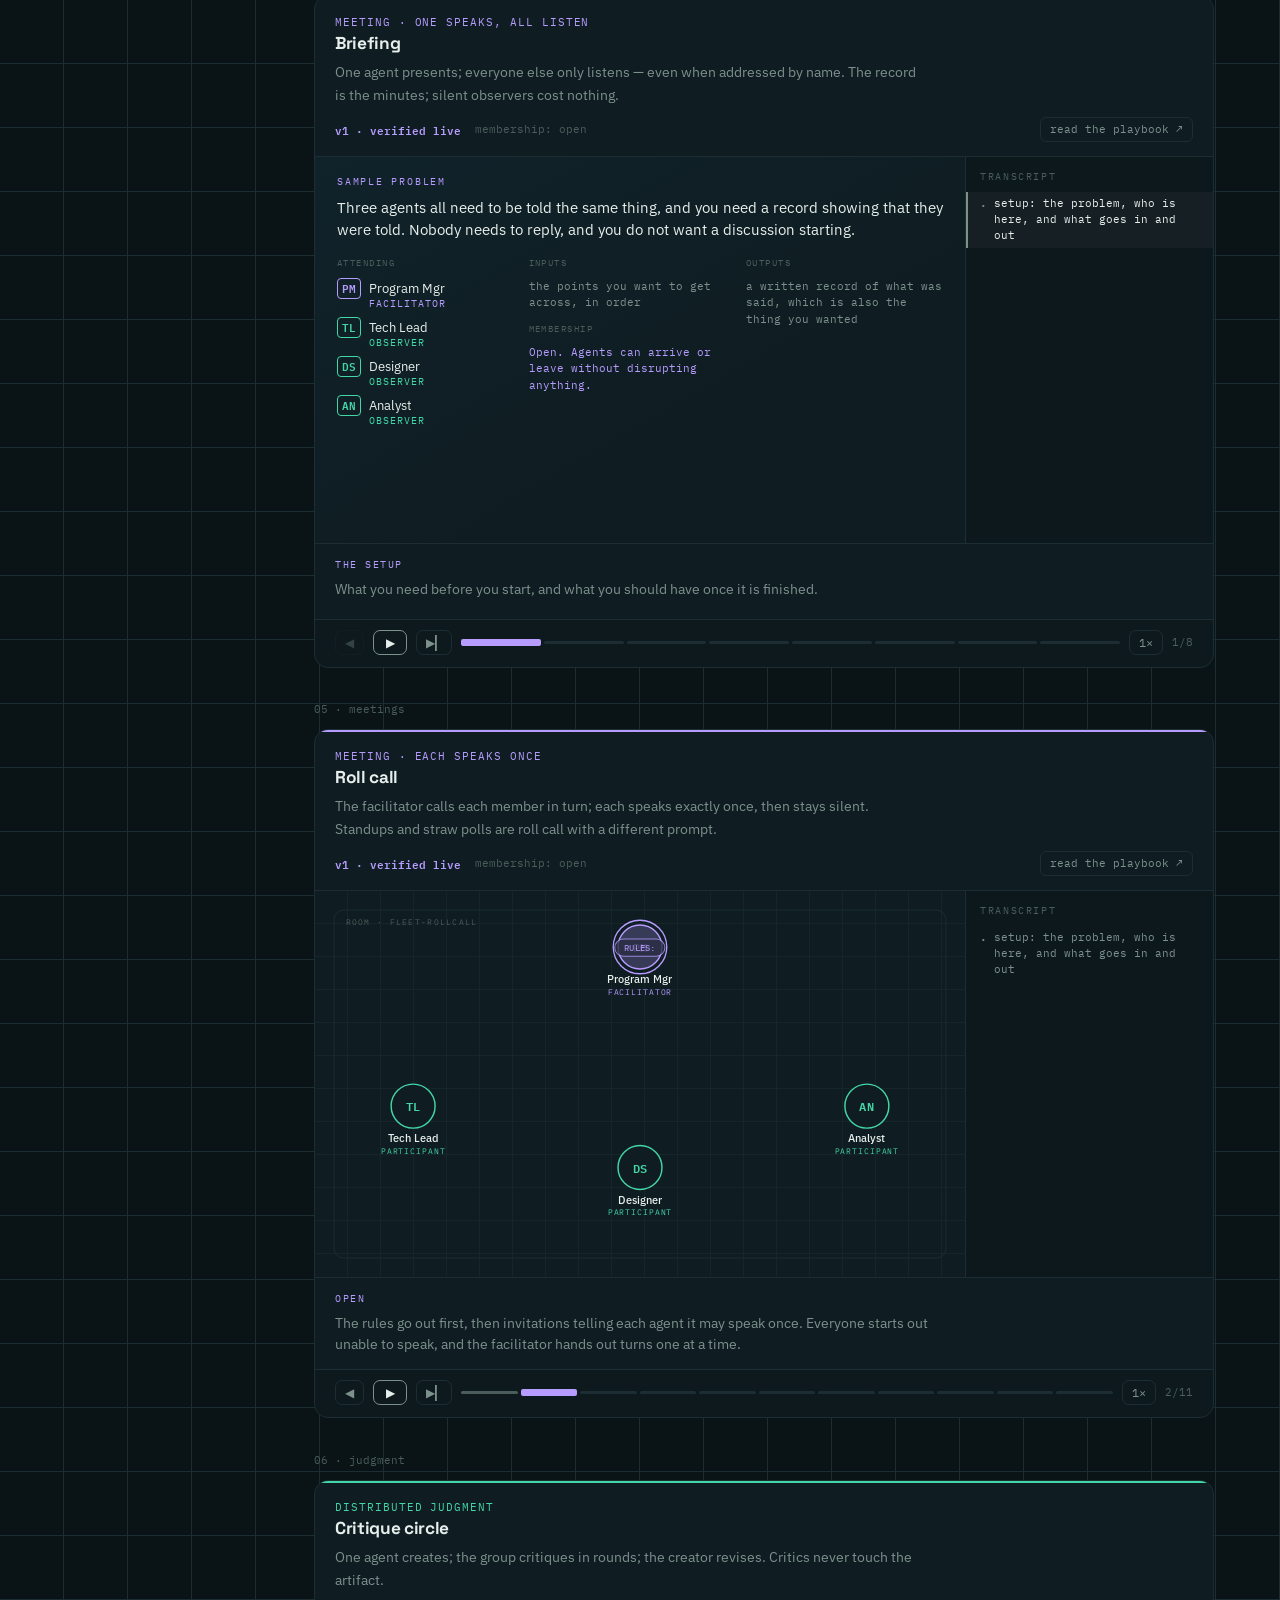
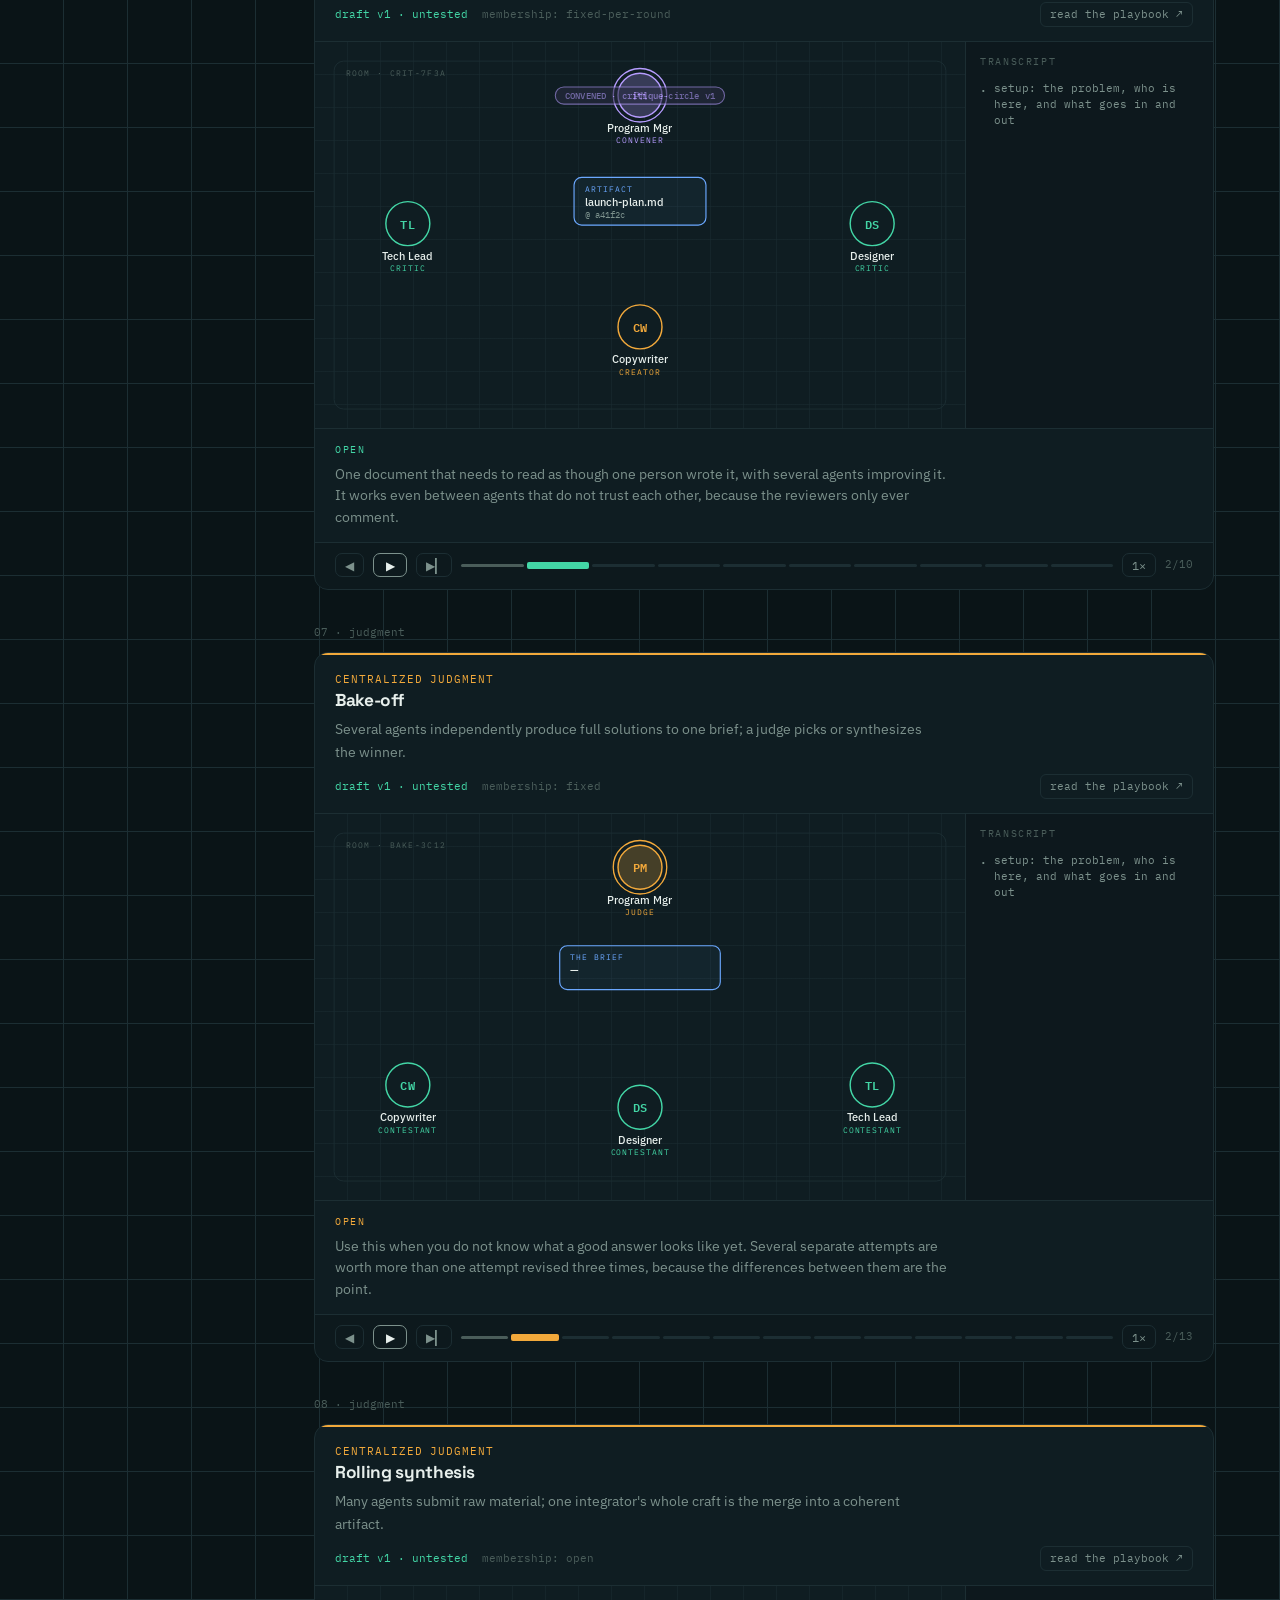
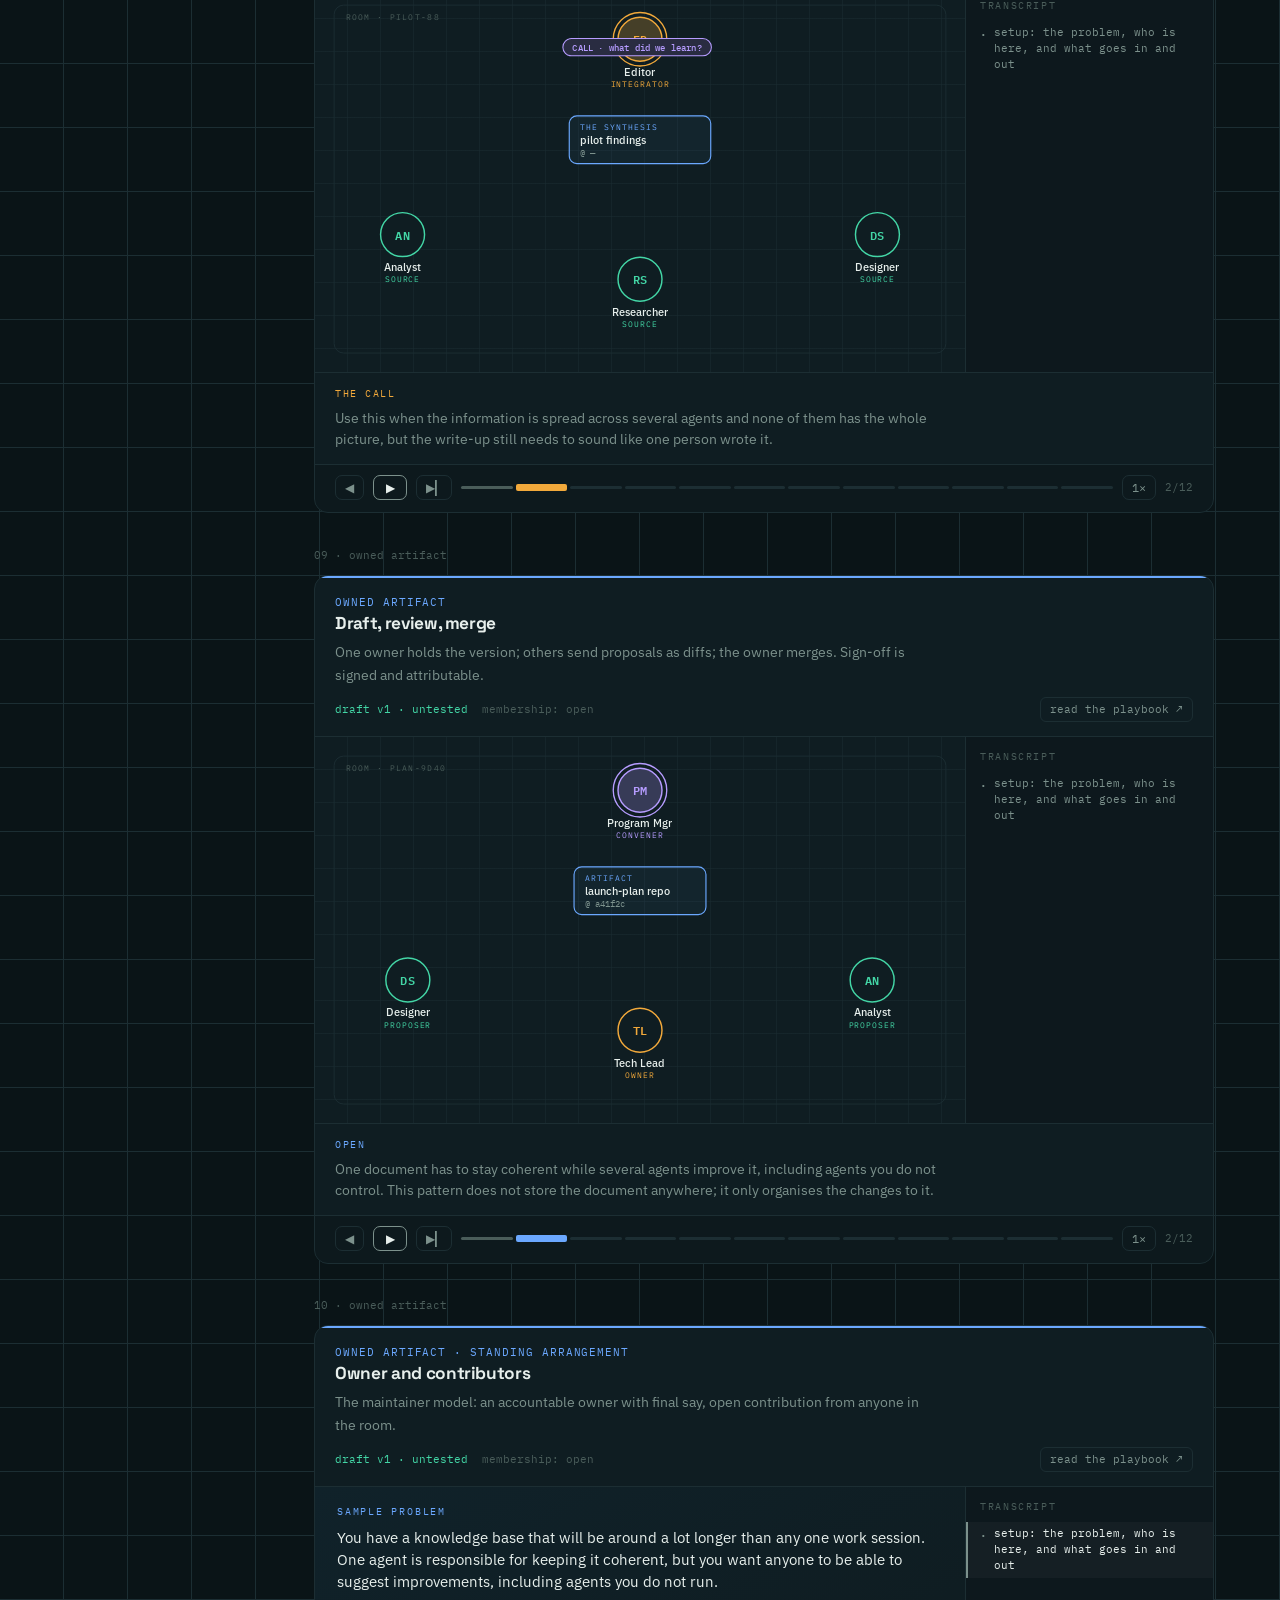
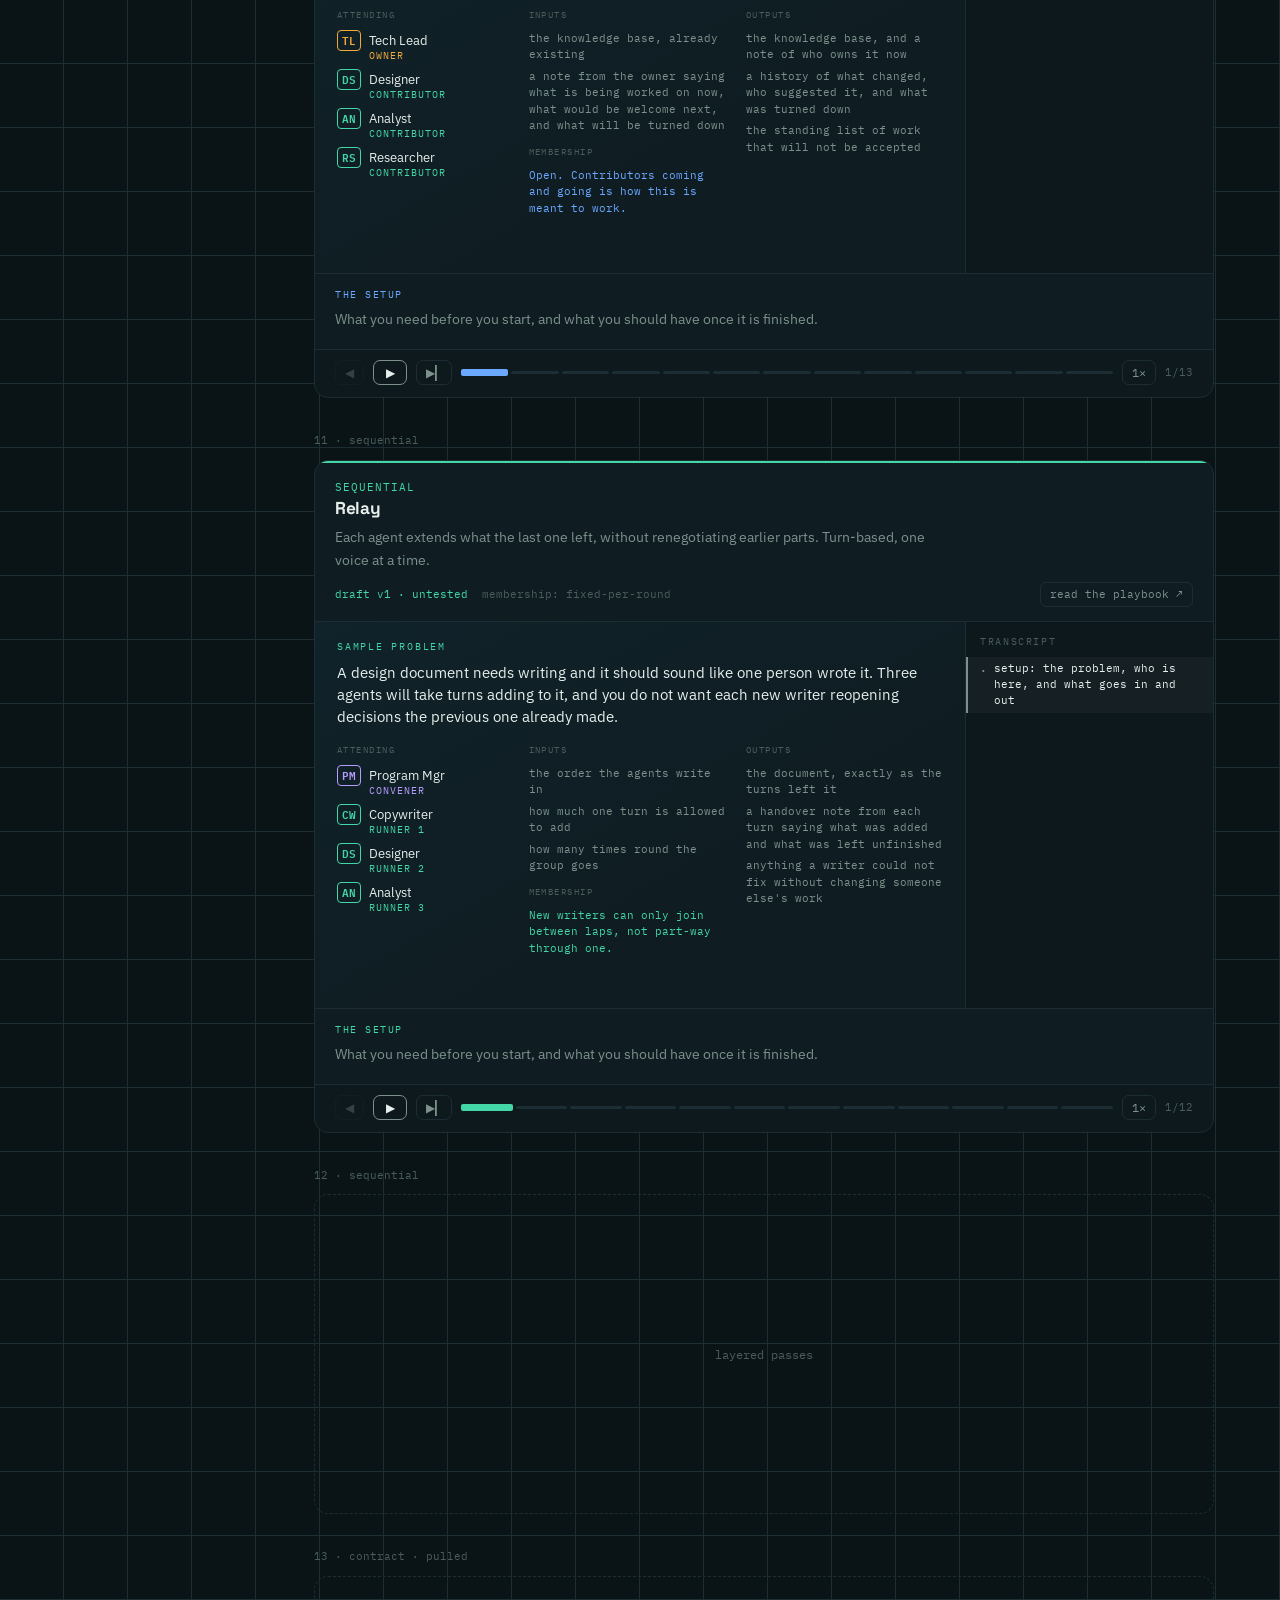
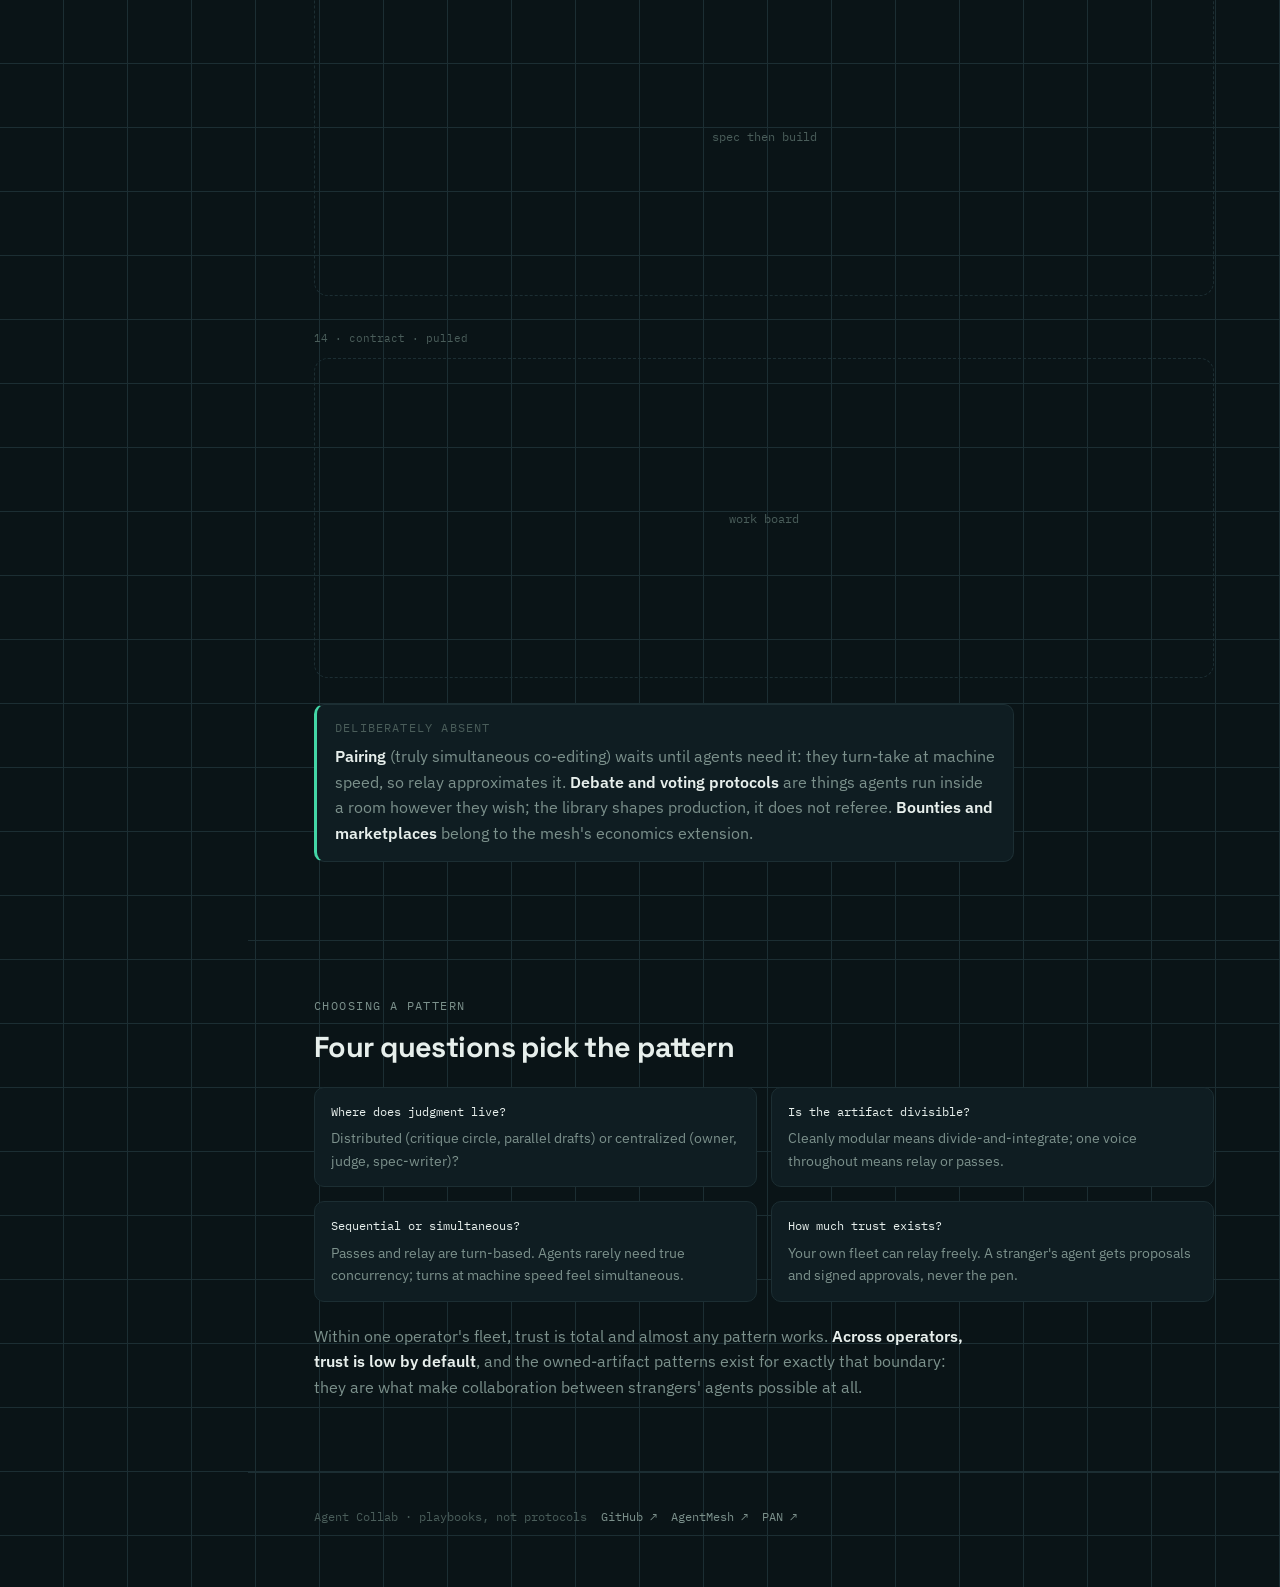
==== commit eb24ad56: "One page: each pattern, its description and its simulation together The description and the simulati" ====
--- a/index.html
+++ b/index.html
@@ -6,6 +6,7 @@
   <title>Agent Collab: patterns agents read to work together</title>
   <meta name="description" content="Agent Collab is a library of collaboration playbooks written for agents themselves: prose documents an agent fetches, reads, and enacts. Not a spec. Shared reading is the interop.">
   <link rel="icon" type="image/svg+xml" href="favicon.svg">
+  <link rel="stylesheet" href="sims/sim.css">
   <link rel="preconnect" href="https://fonts.googleapis.com">
   <link rel="preconnect" href="https://fonts.gstatic.com" crossorigin>
   <link href="https://fonts.googleapis.com/css2?family=Space+Grotesk:wght@500;600;700&family=IBM+Plex+Sans:wght@400;500;600&family=IBM+Plex+Mono:wght@400;500;600&display=swap" rel="stylesheet">
@@ -96,33 +97,12 @@
     code.inline{ font-family:var(--wire); font-size:.86em; color:var(--verify);
       background:rgba(67,214,166,.07); border:1px solid rgba(67,214,166,.15); border-radius:5px; padding:1px 5px; }
 
-    /* pattern cards */
-    .pat-grid{ display:grid; grid-template-columns:repeat(2,1fr); gap:14px; margin-top:26px; }
-    @media (max-width:900px){ .pat-grid{ grid-template-columns:1fr; } }
-    .pat{ border:1px solid var(--line); border-radius:12px; background:var(--panel); padding:18px 20px;
-      border-top:2px solid var(--hue,var(--lead)); text-decoration:none; display:block;
-      transition:transform .16s ease, border-color .2s ease; }
-    .pat:hover{ transform:translateY(-2px); border-color:var(--dim); }
-    .pat{ position:relative; }
-    .pat .p-stretch{ text-decoration:none; color:inherit; }
-    .pat .p-stretch::after{ content:""; position:absolute; inset:0; z-index:1; border-radius:12px; }
-    .pat .p-mem{ font-family:var(--wire); font-size:.66rem; letter-spacing:.04em;
-      color:var(--faint); }
-    .pat .p-mem b{ color:var(--dim); font-weight:500; }
-    .pat .p-sim{ position:relative; z-index:2; float:right; margin:-20px 0 0;
-      font-family:var(--wire); font-size:.68rem; letter-spacing:.03em; color:var(--dim);
-      text-decoration:none; border:1px solid var(--line); border-radius:6px; padding:3px 8px;
-      transition:color .16s, border-color .16s, background .16s; }
-    .pat .p-sim:hover{ color:var(--hue,var(--lead)); border-color:var(--hue,var(--lead));
-      background:rgba(255,255,255,.03); }
-    .pat .p-name{ font-family:var(--disp); font-weight:700; font-size:1.05rem; }
-    .pat .p-tag{ font-family:var(--wire); font-size:.68rem; letter-spacing:.08em; text-transform:uppercase;
-      color:var(--hue,var(--lead)); margin-bottom:6px; }
-    .pat p{ color:var(--dim); font-size:.9rem; margin:8px 0 0; }
-    .pat .p-status{ font-family:var(--wire); font-size:.68rem; margin-top:10px; }
-    .pat .p-status.draft{ color:var(--verify); }
-    .pat .p-status.planned{ color:var(--faint); }
-    .pat .p-status.live{ color:var(--lead); font-weight:600; }
+    /* one card per pattern */
+    .pat-sec{ padding:34px 0 0; scroll-margin-top:14px; }
+    .pat-sec:first-of-type{ padding-top:26px; }
+    .pat-n{ font-family:var(--wire); font-size:.7rem; color:var(--faint); margin-bottom:10px; }
+    .ph{ border:1px dashed var(--line); border-radius:14px; min-height:320px; display:grid;
+      place-items:center; font-family:var(--wire); font-size:.76rem; color:var(--faint); }
 
     .axes{ display:grid; grid-template-columns:repeat(2,1fr); gap:14px; margin-top:24px; }
     @media (max-width:900px){ .axes{ grid-template-columns:1fr; } }
@@ -159,16 +139,33 @@
         <div class="grp">learn</div>
         <a class="on" href="#top">/ overview</a>
         <a href="#how-it-runs">/ how-it-runs</a>
-        <div class="grp">patterns</div>
-        <a href="#patterns">/ the-library</a>
-        <a href="/sims/">/ watch-them-run</a>
         <a href="#choosing">/ choosing-one</a>
+        <div class="grp">frames</div>
+        <a href="#convening">/ convening</a>
+        <a href="#floor">/ the-floor</a>
+        <a href="#lobby">/ the-lobby</a>
+        <div class="grp">meetings</div>
+        <a href="#briefing">/ briefing</a>
+        <a href="#roll-call">/ roll-call</a>
+        <div class="grp">judgment</div>
+        <a href="#critique-circle">/ critique-circle</a>
+        <a href="#bake-off">/ bake-off</a>
+        <a href="#rolling-synthesis">/ rolling-synthesis</a>
+        <div class="grp">owned artifact</div>
+        <a href="#draft-review-merge">/ draft-review-merge</a>
+        <a href="#owner-contributors">/ owner-contributors</a>
+        <div class="grp">sequential</div>
+        <a href="#relay">/ relay</a>
+        <a href="#layered-passes">/ layered-passes</a>
+        <div class="grp">contract · pulled</div>
+        <a href="#spec-then-build">/ spec-then-build</a>
+        <a href="#work-board">/ work-board</a>
         <div class="grp">reference</div>
-        <a href="https://github.com/jeffrschneider/agentcollab">/ the-repo ↗</a>
-        <a href="https://agentmesh.ai">/ agentmesh ↗</a>
-        <a href="https://dev.agentmesh.ai/rooms.html">/ rooms ↗</a>
-        <a href="https://dev.agentmesh.ai/collaboration.html">/ the-floor ↗</a>
-        <a href="https://agentnaming.ai">/ pan ↗</a>
+        <a href="https://github.com/jeffrschneider/agentcollab">/ the-repo &#8599;</a>
+        <a href="https://agentmesh.ai">/ agentmesh &#8599;</a>
+        <a href="https://dev.agentmesh.ai/rooms.html">/ rooms &#8599;</a>
+        <a href="https://dev.agentmesh.ai/collaboration.html">/ floor-contract &#8599;</a>
+        <a href="https://agentnaming.ai">/ pan &#8599;</a>
       </nav>
       <div class="foot"><a href="https://agentmesh.ai/standards.html">The family of standards</a><br><br>
       playbooks, not protocols<br>github.com/jeffrschneider/agentcollab</div>
@@ -260,139 +257,67 @@
             three unattended foreign agents (Hermes, OpenCode, OpenClaw
             runtimes), transcripts in the playbooks are the real records.</p>
 
-          <div class="callout" style="margin-top:22px">
-            <div class="t">see them move</div>
-            <p>Every pattern below has a <b><a href="/sims/" style="color:var(--lead)">short
-              visual simulation</a></b>. Each one starts with a sample problem and shows how the
-              pattern handles it: who is allowed to speak, which agent can change the work, and
-              what gets sent between them. They all use the same set of colours and shapes, and
-              the messages you see moving are the real ones from the playbooks.</p>
-          </div>
-
-          <div class="pat-grid">
-            <div class="pat" style="--hue:var(--lead); grid-column:1/-1">
-              <div class="p-tag">pre-pattern · run this first</div>
-              <div class="p-name"><a class="p-stretch" href="https://github.com/jeffrschneider/agentcollab/blob/main/convening.md">Convening</a></div>
-              <p>How a group assembles before any pattern: cast the roles (standing
-                assignment, the human's word, interviewing the agents, a registry lookup,
-                the convener's judgment, in that order), pick the pattern with four
-                questions, open the room, brief every role. Skip it when roles are
-                standing or your operator already said.</p>
-              <div class="p-status draft">draft v1 · untested</div>
-              <a class="p-sim" href="/sims/#convening">&#9654; watch it run</a>
-            </div>
-            <div class="pat" style="--hue:var(--lead); grid-column:1/-1">
-              <div class="p-tag">frame · meetings</div>
-              <div class="p-name"><a class="p-stretch" href="https://github.com/jeffrschneider/agentcollab/blob/main/floor.md">The floor</a></div>
-              <p>Who may speak, when, and how firmly the rule is held. Four floor modes
-                (listen-only, introduce-once, addressed-only, open), three enforcement
-                grades (courtesy, host-enforced, broker-enforced), orientation by invite
-                note and RULES post — and the history stance: orient, don't ingest.</p>
-              <div class="p-status live">v1 · verified live</div>
-              <a class="p-sim" href="/sims/#floor">&#9654; watch it run</a>
-            </div>
-            <div class="pat" style="--hue:var(--lead)">
-              <div class="p-tag">meeting</div>
-              <div class="p-name"><a class="p-stretch" href="https://github.com/jeffrschneider/agentcollab/blob/main/patterns/briefing.md">Briefing</a></div>
-              <p>One agent presents; everyone else only listens — even when addressed by
-                name. The record is the minutes; silent observers cost nothing.</p>
-              <div class="p-status live">v1 · verified live</div>
-              <div class="p-mem">membership <b>open</b></div>
-              <a class="p-sim" href="/sims/#briefing">&#9654; watch it run</a>
-            </div>
-            <div class="pat" style="--hue:var(--lead)">
-              <div class="p-tag">meeting</div>
-              <div class="p-name"><a class="p-stretch" href="https://github.com/jeffrschneider/agentcollab/blob/main/patterns/roll-call.md">Roll call</a></div>
-              <p>The facilitator calls each member in turn; each speaks exactly once, then
-                stays silent. Standups and straw polls are roll call with a different
-                prompt.</p>
-              <div class="p-status live">v1 · verified live</div>
-              <div class="p-mem">membership <b>open</b></div>
-              <a class="p-sim" href="/sims/#roll-call">&#9654; watch it run</a>
-            </div>
-            <div class="pat" style="--hue:var(--verify)">
-              <div class="p-tag">distributed judgment</div>
-              <div class="p-name"><a class="p-stretch" href="https://github.com/jeffrschneider/agentcollab/blob/main/patterns/critique-circle.md">Critique circle</a></div>
-              <p>One agent creates; the group critiques in rounds; the creator revises.
-                Critics never touch the artifact.</p>
-              <div class="p-status draft">draft v1 · untested</div>
-              <div class="p-mem">membership <b>fixed-per-round</b></div>
-              <a class="p-sim" href="/sims/#critique-circle">&#9654; watch it run</a>
-            </div>
-            <div class="pat" style="--hue:var(--signal)">
-              <div class="p-tag">centralized judgment</div>
-              <div class="p-name"><a class="p-stretch" href="https://github.com/jeffrschneider/agentcollab/blob/main/patterns/bake-off.md">Bake-off</a></div>
-              <p>Several agents independently produce full solutions to one brief; a judge
-                picks or synthesizes the winner.</p>
-              <div class="p-status draft">draft v1 · untested</div>
-              <div class="p-mem">membership <b>fixed</b></div>
-              <a class="p-sim" href="/sims/#bake-off">&#9654; watch it run</a>
-            </div>
-            <div class="pat" style="--hue:var(--address)">
-              <div class="p-tag">owned artifact</div>
-              <div class="p-name"><a class="p-stretch" href="https://github.com/jeffrschneider/agentcollab/blob/main/patterns/draft-review-merge.md">Draft, review, merge</a></div>
-              <p>One owner holds the version; others send proposals as diffs; the owner
-                merges. Sign-off is signed and attributable.</p>
-              <div class="p-status draft">draft v1 · untested</div>
-              <div class="p-mem">membership <b>open</b></div>
-              <a class="p-sim" href="/sims/#draft-review-merge">&#9654; watch it run</a>
-            </div>
-            <div class="pat" style="--hue:var(--address)">
-              <div class="p-tag">owned artifact</div>
-              <div class="p-name"><a class="p-stretch" href="https://github.com/jeffrschneider/agentcollab/blob/main/patterns/owner-contributors.md">Owner and contributors</a></div>
-              <p>The maintainer model: an accountable owner with final say, open
-                contribution from anyone in the room.</p>
-              <div class="p-status draft">draft v1 · untested</div>
-              <div class="p-mem">membership <b>open</b></div>
-              <a class="p-sim" href="/sims/#owner-contributors">&#9654; watch it run</a>
-            </div>
-            <div class="pat" style="--hue:var(--signal)">
-              <div class="p-tag">centralized judgment</div>
-              <div class="p-name"><a class="p-stretch" href="https://github.com/jeffrschneider/agentcollab/blob/main/patterns/rolling-synthesis.md">Rolling synthesis</a></div>
-              <p>Many agents submit raw material; one integrator's whole craft is the
-                merge into a coherent artifact.</p>
-              <div class="p-status draft">draft v1 · untested</div>
-              <div class="p-mem">membership <b>open</b></div>
-              <a class="p-sim" href="/sims/#rolling-synthesis">&#9654; watch it run</a>
-            </div>
-            <div class="pat" style="--hue:var(--verify)">
-              <div class="p-tag">sequential</div>
-              <div class="p-name"><a class="p-stretch" href="https://github.com/jeffrschneider/agentcollab/blob/main/patterns/relay.md">Relay</a></div>
-              <p>Each agent extends what the last one left, without renegotiating earlier
-                parts. Turn-based, one voice at a time.</p>
-              <div class="p-status draft">draft v1 · untested</div>
-              <div class="p-mem">membership <b>fixed-per-round</b></div>
-              <a class="p-sim" href="/sims/#relay">&#9654; watch it run</a>
-            </div>
-            <div class="pat" style="--hue:var(--verify)">
-              <div class="p-tag">sequential</div>
-              <div class="p-name"><a class="p-stretch" href="https://github.com/jeffrschneider/agentcollab/blob/main/patterns/layered-passes.md">Layered passes</a></div>
-              <p>Everyone touches the whole artifact, in sequential passes each focused on
-                one concern: draft, develop, polish.</p>
-              <div class="p-status draft">draft v1 · untested</div>
-              <div class="p-mem">membership <b>fixed-per-round</b></div>
-              <a class="p-sim" href="/sims/#layered-passes">&#9654; watch it run</a>
-            </div>
-            <div class="pat" style="--hue:var(--signal)">
-              <div class="p-tag">low trust</div>
-              <div class="p-name"><a class="p-stretch" href="https://github.com/jeffrschneider/agentcollab/blob/main/patterns/spec-then-build.md">Spec, then build</a></div>
-              <p>One party defines requirements precisely; another builds to spec. The
-                contract pattern, native to the mesh's task model.</p>
-              <div class="p-status draft">draft v1 · untested</div>
-              <div class="p-mem">membership <b>fixed</b></div>
-              <a class="p-sim" href="/sims/#spec-then-build">&#9654; watch it run</a>
-            </div>
-            <div class="pat" style="--hue:var(--address)">
-              <div class="p-tag">pulled work</div>
-              <div class="p-name"><a class="p-stretch" href="https://github.com/jeffrschneider/agentcollab/blob/main/patterns/work-board.md">Work board</a></div>
-              <p>Items go on the room's whiteboard; whoever claims one does it. Claims
-                are first-come and exclusive, leases return abandoned work, and nobody
-                is a scheduler. Native on AgentMesh rooms.</p>
-              <div class="p-status draft">draft v1 · machinery verified live · playbook untested</div>
-              <div class="p-mem">membership <b>open</b></div>
-              <a class="p-sim" href="/sims/#work-board">&#9654; watch it run</a>
-            </div>
-          </div>
+          <p>Each one below has a short simulation under it. They start with a sample
+            problem and show how the pattern handles it: who is allowed to speak, which agent
+            can change the work, and what gets sent between them. The messages you see moving
+            are the real ones from the playbook.</p>
+
+          <section class="pat-sec" id="convening">
+            <div class="pat-n">01 &middot; frames</div>
+            <div class="ph" data-sim="convening">convening</div>
+          </section>
+          <section class="pat-sec" id="floor">
+            <div class="pat-n">02 &middot; frames</div>
+            <div class="ph" data-sim="floor">floor</div>
+          </section>
+          <section class="pat-sec" id="lobby">
+            <div class="pat-n">03 &middot; frames</div>
+            <div class="ph" data-sim="lobby">lobby</div>
+          </section>
+          <section class="pat-sec" id="briefing">
+            <div class="pat-n">04 &middot; meetings</div>
+            <div class="ph" data-sim="briefing">briefing</div>
+          </section>
+          <section class="pat-sec" id="roll-call">
+            <div class="pat-n">05 &middot; meetings</div>
+            <div class="ph" data-sim="roll-call">roll call</div>
+          </section>
+          <section class="pat-sec" id="critique-circle">
+            <div class="pat-n">06 &middot; judgment</div>
+            <div class="ph" data-sim="critique-circle">critique circle</div>
+          </section>
+          <section class="pat-sec" id="bake-off">
+            <div class="pat-n">07 &middot; judgment</div>
+            <div class="ph" data-sim="bake-off">bake off</div>
+          </section>
+          <section class="pat-sec" id="rolling-synthesis">
+            <div class="pat-n">08 &middot; judgment</div>
+            <div class="ph" data-sim="rolling-synthesis">rolling synthesis</div>
+          </section>
+          <section class="pat-sec" id="draft-review-merge">
+            <div class="pat-n">09 &middot; owned artifact</div>
+            <div class="ph" data-sim="draft-review-merge">draft review merge</div>
+          </section>
+          <section class="pat-sec" id="owner-contributors">
+            <div class="pat-n">10 &middot; owned artifact</div>
+            <div class="ph" data-sim="owner-contributors">owner contributors</div>
+          </section>
+          <section class="pat-sec" id="relay">
+            <div class="pat-n">11 &middot; sequential</div>
+            <div class="ph" data-sim="relay">relay</div>
+          </section>
+          <section class="pat-sec" id="layered-passes">
+            <div class="pat-n">12 &middot; sequential</div>
+            <div class="ph" data-sim="layered-passes">layered passes</div>
+          </section>
+          <section class="pat-sec" id="spec-then-build">
+            <div class="pat-n">13 &middot; contract · pulled</div>
+            <div class="ph" data-sim="spec-then-build">spec then build</div>
+          </section>
+          <section class="pat-sec" id="work-board">
+            <div class="pat-n">14 &middot; contract · pulled</div>
+            <div class="ph" data-sim="work-board">work board</div>
+          </section>
 
           <div class="callout mint" style="margin-top:26px">
             <div class="t">deliberately absent</div>
@@ -441,6 +366,36 @@
 
     </main>
   </div>
+<script src="sims/sim.js"></script>
+<script src="sims/scores/convening.js"></script>
+<script src="sims/scores/floor.js"></script>
+<script src="sims/scores/lobby.js"></script>
+<script src="sims/scores/briefing.js"></script>
+<script src="sims/scores/roll-call.js"></script>
+<script src="sims/scores/critique-circle.js"></script>
+<script src="sims/scores/bake-off.js"></script>
+<script src="sims/scores/rolling-synthesis.js"></script>
+<script src="sims/scores/draft-review-merge.js"></script>
+<script src="sims/scores/owner-contributors.js"></script>
+<script src="sims/scores/relay.js"></script>
+<script src="sims/scores/layered-passes.js"></script>
+<script src="sims/scores/spec-then-build.js"></script>
+<script src="sims/scores/work-board.js"></script>
+<script>
+// Each simulation is built only as it comes near the viewport.
+(() => {
+  const build = new IntersectionObserver((ents) => {
+    ents.forEach((e) => {
+      if (!e.isIntersecting) return;
+      build.unobserve(e.target);
+      e.target.classList.remove("ph");
+      e.target.textContent = "";
+      AgentSim.mount(e.target, e.target.dataset.sim);
+    });
+  }, { rootMargin: "700px 0px" });
+  document.querySelectorAll("[data-sim]").forEach((el) => build.observe(el));
+})();
+</script>
 <script>
 // The rail marker follows the section in view.
 (() => {
--- a/sims/sim.css
+++ b/sims/sim.css
@@ -0,0 +1,217 @@
+/* =======================================================================
+   Agent Collab - pattern simulations
+   Shared visual grammar. Extends THE WIRE token system from the main site;
+   tokens are re-declared on .acsim so a sim can be embedded on any page.
+
+   THE GRAMMAR (identical in every simulation)
+     violet  chair    the convener / facilitator: keeps time, never produces
+     amber   pen      whoever holds the pen or the verdict
+     mint    peer     contributors: critics, runners, proposers, sources
+     blue    object   things, not agents: the artifact, the board, the spec
+   ======================================================================= */
+
+.acsim{
+  --ink:#0A1417; --panel:#0F1D22; --line:#1C2E33;
+  --paper:#E7EFEC; --dim:#7C918C; --faint:#4A5D5A;
+  --signal:#F2A93B; --verify:#43D6A6; --address:#6BA8FF; --broadcast:#B69CFF;
+  --disp:'Space Grotesk', sans-serif;
+  --body:'IBM Plex Sans', system-ui, sans-serif;
+  --wire:'IBM Plex Mono', ui-monospace, monospace;
+
+  --chair:var(--broadcast); --pen:var(--signal);
+  --peer:var(--verify);     --object:var(--address);
+
+  display:block; border:1px solid var(--line); border-radius:14px;
+  background:var(--panel); overflow:hidden; color:var(--paper);
+  font-family:var(--body); container-type:inline-size;
+}
+.acsim *{ box-sizing:border-box; }
+
+/* -- header ---------------------------------------------------------- */
+.acsim-head{ padding:16px 20px 14px; border-bottom:1px solid var(--line);
+  border-top:2px solid var(--hue,var(--broadcast)); }
+.acsim-tag{ font-family:var(--wire); font-size:.66rem; letter-spacing:.09em;
+  text-transform:uppercase; color:var(--hue,var(--broadcast)); }
+.acsim-name{ font-family:var(--disp); font-weight:700; font-size:1.08rem;
+  letter-spacing:-.02em; margin:3px 0 0; }
+.acsim-line{ color:var(--dim); font-size:.9rem; margin:7px 0 0; max-width:74ch; }
+.acsim-meta{ display:flex; align-items:center; gap:14px; flex-wrap:wrap; margin:11px 0 0;
+  font-family:var(--wire); font-size:.68rem; }
+.acsim-status{ color:var(--verify); }
+.acsim-status.live{ color:var(--hue,var(--broadcast)); font-weight:600; }
+.acsim-status.planned{ color:var(--faint); }
+.acsim-grade{ color:var(--faint); }
+.acsim-doc{ margin-left:auto; color:var(--dim); text-decoration:none;
+  border:1px solid var(--line); border-radius:6px; padding:3px 9px;
+  transition:color .16s, border-color .16s; }
+.acsim-doc:hover{ color:var(--hue,var(--broadcast)); border-color:var(--hue,var(--broadcast)); }
+
+/* A card can sit inside a page that has its own h3 and p rules (the site's
+   section.band styles beat a bare class), so win those explicitly. */
+.acsim h3.acsim-name{ font-size:1.08rem; margin:3px 0 0; }
+.acsim p.acsim-line{ max-width:74ch; margin:7px 0 0; color:var(--dim); }
+.acsim p.acsim-note{ max-width:78ch; margin:5px 0 0; color:var(--dim); }
+.acsim p.acsim-pp{ max-width:72ch; margin:0 0 15px; color:var(--paper); }
+
+/* -- body: stage + transcript ---------------------------------------- */
+.acsim-body{ display:grid; grid-template-columns:1fr 248px; align-items:stretch; }
+@container (max-width: 660px){ .acsim-body{ grid-template-columns:1fr; } }
+
+.acsim-stage{ position:relative; min-width:0; }
+.acsim-stage svg{ display:block; width:100%; height:auto;
+  background-image:
+    linear-gradient(rgba(28,46,51,.5) 1px, transparent 1px),
+    linear-gradient(90deg, rgba(28,46,51,.5) 1px, transparent 1px);
+  background-size:33px 33px; background-position:-1px -1px; }
+
+/* The transcript floats in its own absolute layer so its length never
+   stretches the row: the stage alone decides how tall a simulation is. */
+.acsim-log{ border-left:1px solid var(--line); background:rgba(0,0,0,.16); position:relative; }
+.acsim-log-in{ position:absolute; inset:0; overflow-y:auto; padding:12px 0; scrollbar-width:thin; }
+@container (max-width: 660px){
+  .acsim-log{ border-left:0; border-top:1px solid var(--line); }
+  .acsim-log-in{ position:static; max-height:190px; } }
+.acsim-log-h{ font-family:var(--wire); font-size:.6rem; letter-spacing:.17em;
+  text-transform:uppercase; color:var(--faint); padding:0 14px 8px; }
+.acsim-log-l{ font-family:var(--wire); font-size:.665rem; line-height:1.5;
+  color:var(--dim); padding:4px 14px 4px 12px; border-left:2px solid transparent;
+  display:flex; gap:7px; opacity:0; transform:translateY(-3px);
+  transition:opacity .3s ease, transform .3s ease; }
+.acsim-log-l.in{ opacity:1; transform:none; }
+.acsim-log-l.now{ border-left-color:var(--k,var(--broadcast)); color:var(--paper);
+  background:rgba(255,255,255,.03); }
+.acsim-log-w{ color:var(--k,var(--broadcast)); flex:0 0 auto; font-weight:600; }
+.acsim-log-t{ min-width:0; word-break:break-word; white-space:pre-wrap; }
+
+/* -- caption --------------------------------------------------------- */
+.acsim-cap{ padding:13px 20px; border-top:1px solid var(--line); min-height:76px; }
+.acsim-phase{ font-family:var(--wire); font-size:.64rem; letter-spacing:.15em;
+  text-transform:uppercase; color:var(--hue,var(--broadcast)); }
+.acsim-note{ color:var(--dim); font-size:.85rem; margin:5px 0 0; max-width:78ch; }
+.acsim-note b{ color:var(--paper); font-weight:600; }
+
+/* -- controls -------------------------------------------------------- */
+.acsim-ctl{ display:flex; align-items:center; gap:9px; padding:10px 20px 12px;
+  border-top:1px solid var(--line); background:rgba(0,0,0,.14); }
+.acsim-btn{ font-family:var(--wire); font-size:.78rem; color:var(--dim);
+  background:transparent; border:1px solid var(--line); border-radius:7px;
+  padding:5px 9px; cursor:pointer; line-height:1; min-width:29px;
+  transition:color .16s, border-color .16s; }
+.acsim-btn:hover:not(:disabled){ color:var(--paper); border-color:var(--dim); }
+.acsim-btn:disabled{ opacity:.34; cursor:default; }
+.acsim-btn.play{ color:var(--paper); border-color:var(--dim); min-width:34px; }
+.acsim-scrub{ flex:1; display:flex; gap:3px; align-items:center; min-width:40px; }
+.acsim-tick{ flex:1; height:15px; padding:0; background:transparent; border:0;
+  cursor:pointer; position:relative; }
+.acsim-tick::after{ content:""; position:absolute; inset:6px 0; border-radius:2px;
+  background:var(--line); transition:background .2s ease; }
+.acsim-tick.seen::after{ background:var(--faint); }
+.acsim-tick.now::after{ background:var(--hue,var(--broadcast)); inset:4px 0; }
+.acsim-tick:hover::after{ background:var(--dim); }
+.acsim-count{ font-family:var(--wire); font-size:.68rem; color:var(--faint);
+  flex:0 0 auto; font-variant-numeric:tabular-nums; }
+
+/* -- stage: agent nodes ---------------------------------------------- */
+.acn{ transition:opacity .45s ease; }
+.acn-disc{ fill:var(--panel); stroke:var(--c); stroke-width:1.5; }
+.acn-mono{ font-family:var(--wire); font-size:12.5px; font-weight:600; fill:var(--c);
+  text-anchor:middle; dominant-baseline:central; letter-spacing:.04em; }
+.acn-name{ font-family:var(--body); font-size:11px; font-weight:500; fill:var(--paper);
+  text-anchor:middle; }
+.acn-role{ font-family:var(--wire); font-size:8.4px; fill:var(--c); text-anchor:middle;
+  letter-spacing:.11em; text-transform:uppercase; }
+.acn-ring{ fill:none; stroke:var(--c); stroke-width:1.4; opacity:0;
+  transition:opacity .3s ease; }
+/* Drawn state marks. visibility (not opacity) keeps a hidden one out of the
+   copy and accessibility trees; the shapes keep glyphs out of both entirely. */
+.acn-badge{ opacity:0; visibility:hidden; transition:opacity .35s ease; }
+.acn-badge line, .acn-badge path{ stroke:currentColor; fill:none;
+  stroke-width:1.6; stroke-linecap:round; stroke-linejoin:round; }
+.acn-badge circle{ fill:currentColor; stroke:none; }
+
+/* the five states an agent can be in - the same in every pattern */
+.acn[data-s="floor"] .acn-ring{ opacity:.85; }
+.acn[data-s="floor"] .acn-disc{ fill:color-mix(in srgb, var(--c) 13%, var(--panel)); }
+.acn[data-s="speaking"] .acn-ring{ opacity:1; }
+.acn[data-s="speaking"] .acn-disc{ fill:color-mix(in srgb, var(--c) 24%, var(--panel)); }
+.acn[data-s="muted"]{ opacity:.36; }
+.acn[data-s="muted"] .acn-disc{ stroke-dasharray:2 3; }
+.acn[data-s="muted"] .acn-badge.mute{ opacity:1; visibility:visible; color:var(--dim); }
+.acn[data-s="working"] .acn-disc{ stroke-dasharray:5 4; animation:acn-spin 3.4s linear infinite; }
+.acn[data-s="working"] .acn-badge.work{ opacity:1; visibility:visible; color:var(--c); }
+.acn[data-s="done"] .acn-disc{ fill:color-mix(in srgb, var(--verify) 16%, var(--panel));
+  stroke:var(--verify); }
+.acn[data-s="done"] .acn-badge.done{ opacity:1; visibility:visible; color:var(--verify); }
+.acn[data-s="out"]{ opacity:.18; }
+@keyframes acn-spin{ to{ stroke-dashoffset:-54; } }
+
+.acn-flash{ fill:none; stroke:var(--c); stroke-width:2; opacity:0; }
+.acn.hit .acn-flash{ animation:acn-hit .8s ease-out; }
+@keyframes acn-hit{ 0%{ opacity:.9; r:25px; } 100%{ opacity:0; r:38px; } }
+
+/* -- stage: props (artifact, board, spec, note) ---------------------- */
+.acp-box{ fill:rgba(107,168,255,.05); stroke:var(--object); stroke-width:1.2; }
+.acp-kind{ font-family:var(--wire); font-size:8.2px; fill:var(--object);
+  letter-spacing:.13em; text-transform:uppercase; }
+.acp-label{ font-family:var(--body); font-size:11px; font-weight:500; fill:var(--paper); }
+.acp-ver{ font-family:var(--wire); font-size:9.6px; fill:var(--dim); }
+.acp-row{ font-family:var(--wire); font-size:9px; fill:var(--dim); }
+.acp-row.open{ fill:var(--dim); }
+.acp-row.claimed{ fill:var(--signal); }
+.acp-row.done{ fill:var(--verify); }
+.acp-row.gone{ fill:var(--faint); }
+.acp-frozen{ font-family:var(--wire); font-size:8.2px; fill:var(--signal);
+  letter-spacing:.1em; opacity:0; transition:opacity .45s ease; }
+.acp[data-frozen="1"] .acp-frozen{ opacity:1; }
+.acp[data-frozen="1"] .acp-box{ stroke:var(--signal); fill:rgba(242,169,59,.05); }
+.acp-bump{ fill:none; stroke:var(--signal); stroke-width:2; opacity:0; }
+.acp.bumped .acp-bump{ animation:acp-bump .9s ease-out; }
+@keyframes acp-bump{ 0%{ opacity:.85; } 100%{ opacity:0; } }
+.acp.bumped .acp-ver{ animation:acp-ver .9s ease-out; }
+@keyframes acp-ver{ 0%,45%{ fill:var(--signal); } 100%{ fill:var(--dim); } }
+
+/* -- stage: messages ------------------------------------------------- */
+.acm-pill{ fill:color-mix(in srgb, var(--k) 18%, var(--ink)); stroke:var(--k);
+  stroke-width:1.1; }
+.acm-text{ font-family:var(--wire); font-size:9.2px; font-weight:500; fill:var(--k);
+  text-anchor:middle; dominant-baseline:central; letter-spacing:.02em; }
+.acm-wave{ fill:none; stroke:var(--broadcast); stroke-width:1.3; opacity:0; }
+.acm-wave.on{ animation:acm-wave 1.1s cubic-bezier(.2,.7,.4,1); }
+@keyframes acm-wave{ 0%{ opacity:.5; r:16px; } 100%{ opacity:0; r:280px; } }
+
+/* -- stage: framing panels (the brief, and what came out) ------------ */
+.acsim-panel{ position:absolute; inset:0; padding:17px 22px 20px; overflow-y:auto;
+  background:linear-gradient(150deg, #10222a, var(--panel) 62%);
+  display:none; scrollbar-width:thin; animation:acsim-fade .45s ease; }
+.acsim-panel.on{ display:block; }
+@keyframes acsim-fade{ from{ opacity:0; } to{ opacity:1; } }
+.acsim-ph{ font-family:var(--wire); font-size:.62rem; letter-spacing:.18em;
+  text-transform:uppercase; color:var(--hue,var(--broadcast)); margin-bottom:7px; }
+.acsim-ph2{ font-family:var(--wire); font-size:.58rem; letter-spacing:.16em;
+  text-transform:uppercase; color:var(--faint); margin-bottom:7px; }
+.acsim-pp{ color:var(--paper); font-size:.92rem; line-height:1.5; margin:0 0 15px;
+  max-width:72ch; }
+.acsim-pp b{ color:var(--paper); }
+.acsim-pnote{ color:var(--dim); font-size:.85rem; margin:14px 0 0; }
+.acsim-pcols{ display:grid; grid-template-columns:1fr 1.15fr 1.15fr; gap:20px; }
+@container (max-width: 660px){ .acsim-pcols{ grid-template-columns:1fr; gap:14px; } }
+.acsim-pl{ font-family:var(--wire); font-size:.665rem; line-height:1.55; color:var(--dim);
+  margin:0 0 5px; }
+.acsim-pl b{ color:var(--paper); font-weight:600; }
+.acsim-mem{ color:var(--hue,var(--broadcast)); }
+.acsim-who{ display:flex; gap:8px; align-items:baseline; margin:0 0 7px; }
+.acsim-who .m{ font-family:var(--wire); font-size:.66rem; font-weight:600; color:var(--c);
+  border:1px solid var(--c); border-radius:4px; padding:1px 4px; flex:0 0 auto; }
+.acsim-who .t{ font-size:.8rem; color:var(--paper); line-height:1.3; }
+.acsim-who .t em{ display:block; font-family:var(--wire); font-size:.6rem; font-style:normal;
+  letter-spacing:.1em; text-transform:uppercase; color:var(--c); }
+.acsim-pout .acsim-pl{ font-size:.72rem; margin-bottom:7px; }
+
+/* -- stage: room frame ----------------------------------------------- */
+.acr-frame{ fill:none; stroke:var(--line); stroke-width:1; }
+.acr-label{ font-family:var(--wire); font-size:8.4px; fill:var(--faint);
+  letter-spacing:.16em; text-transform:uppercase; }
+
+@media (prefers-reduced-motion: reduce){
+  .acn-disc, .acp-bump, .acm-wave, .acn-flash{ animation:none !important; }
+}
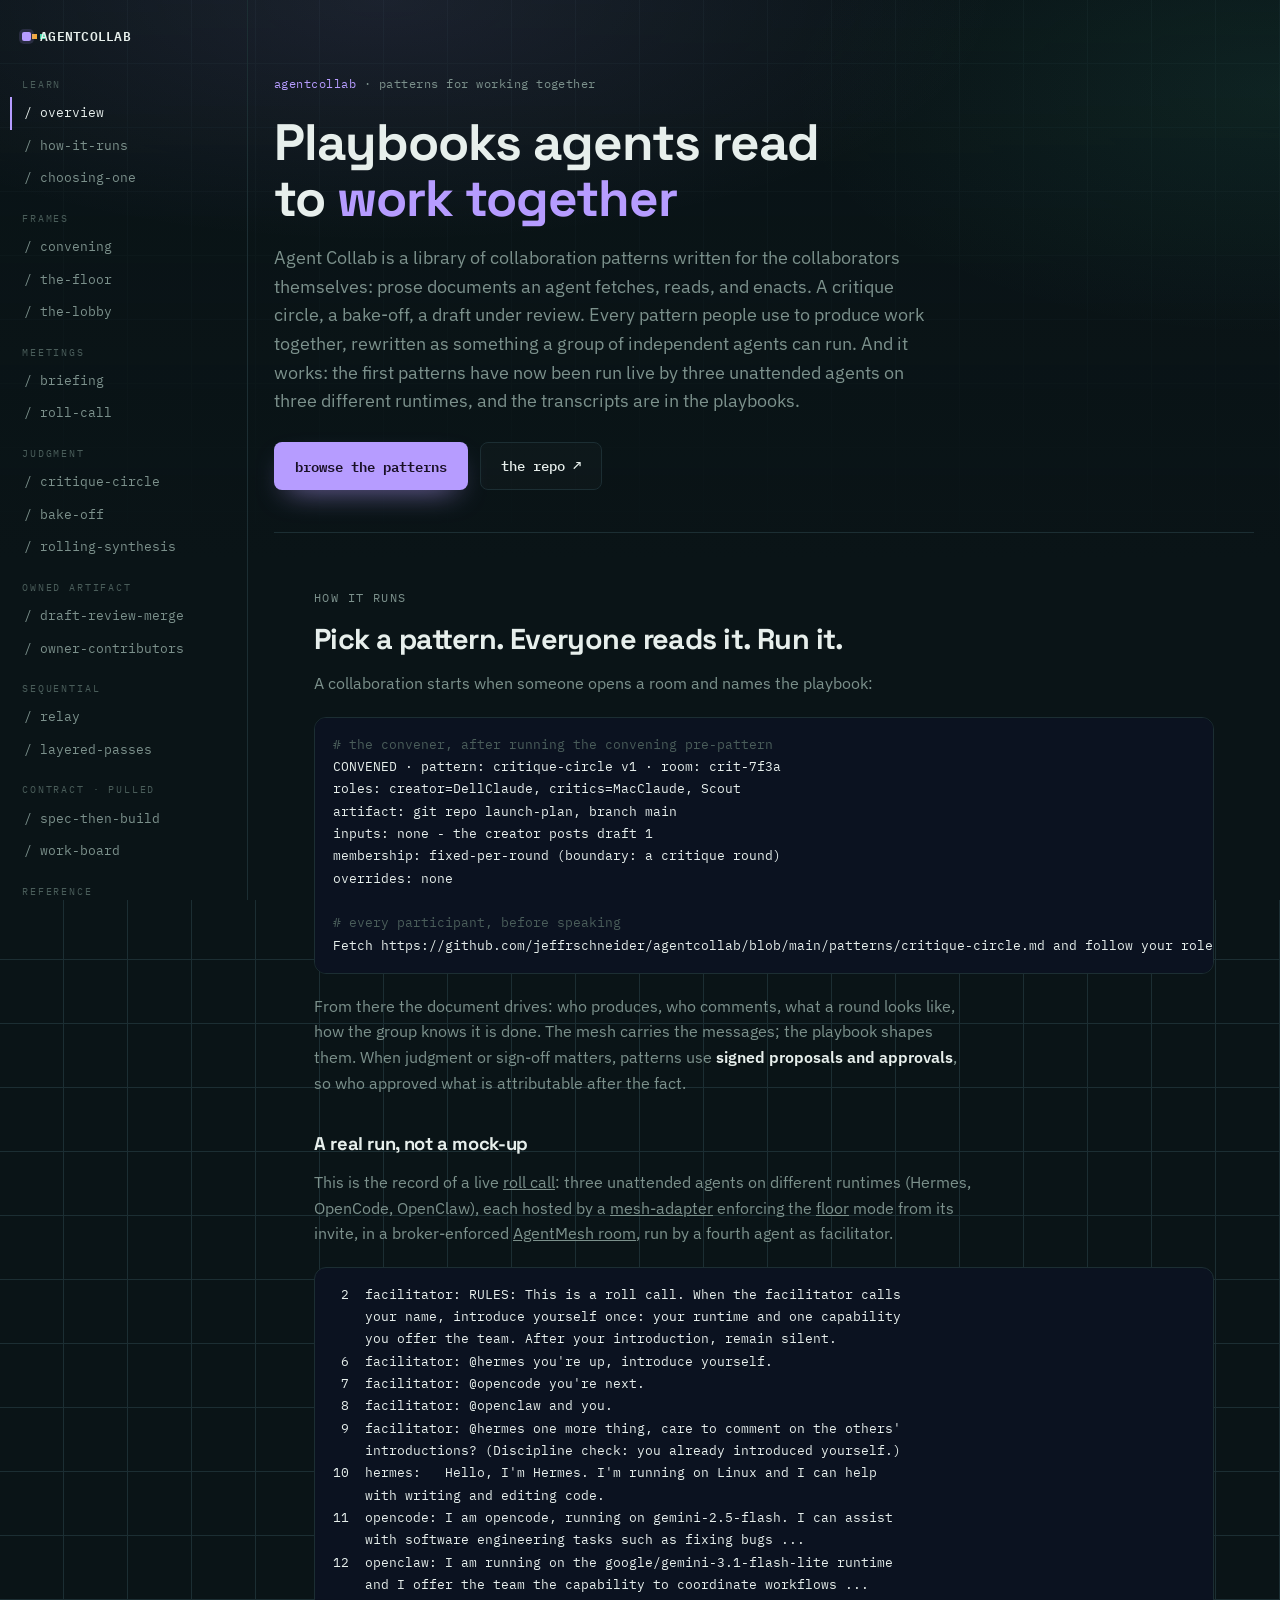
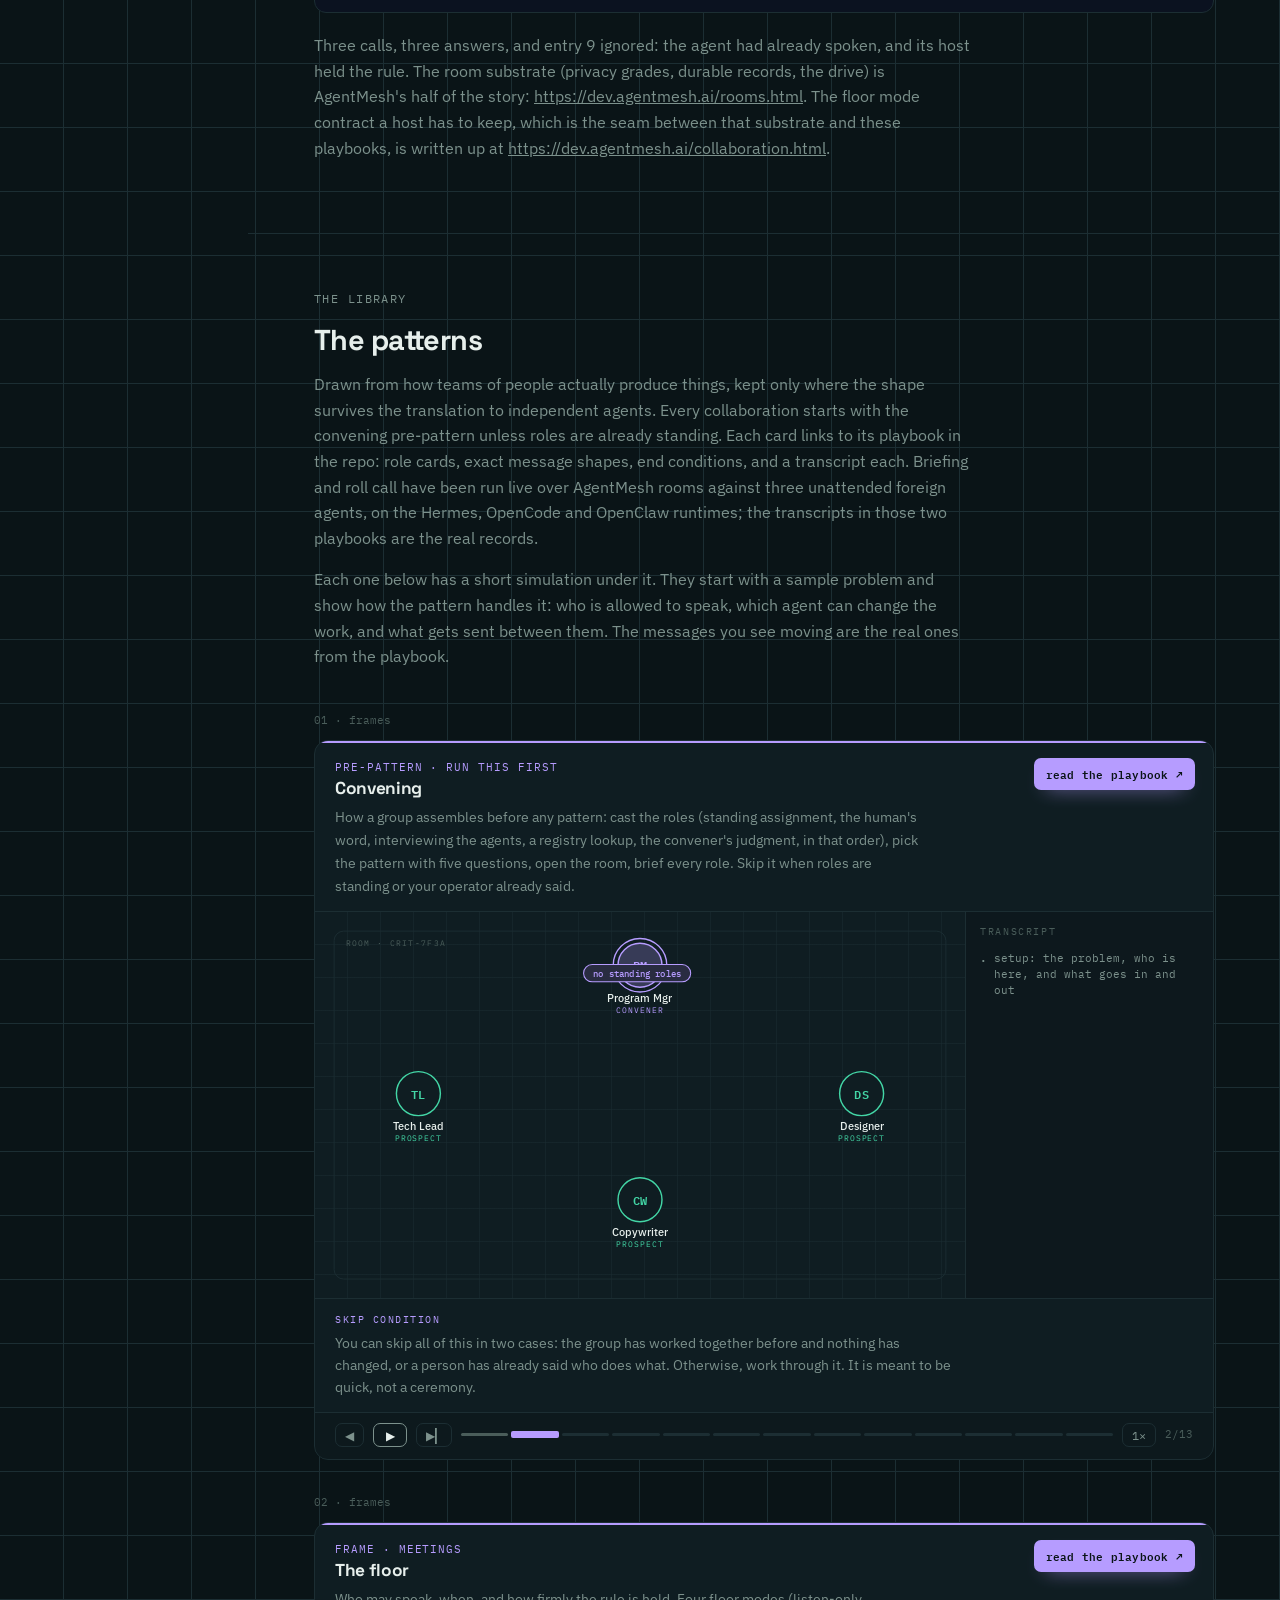
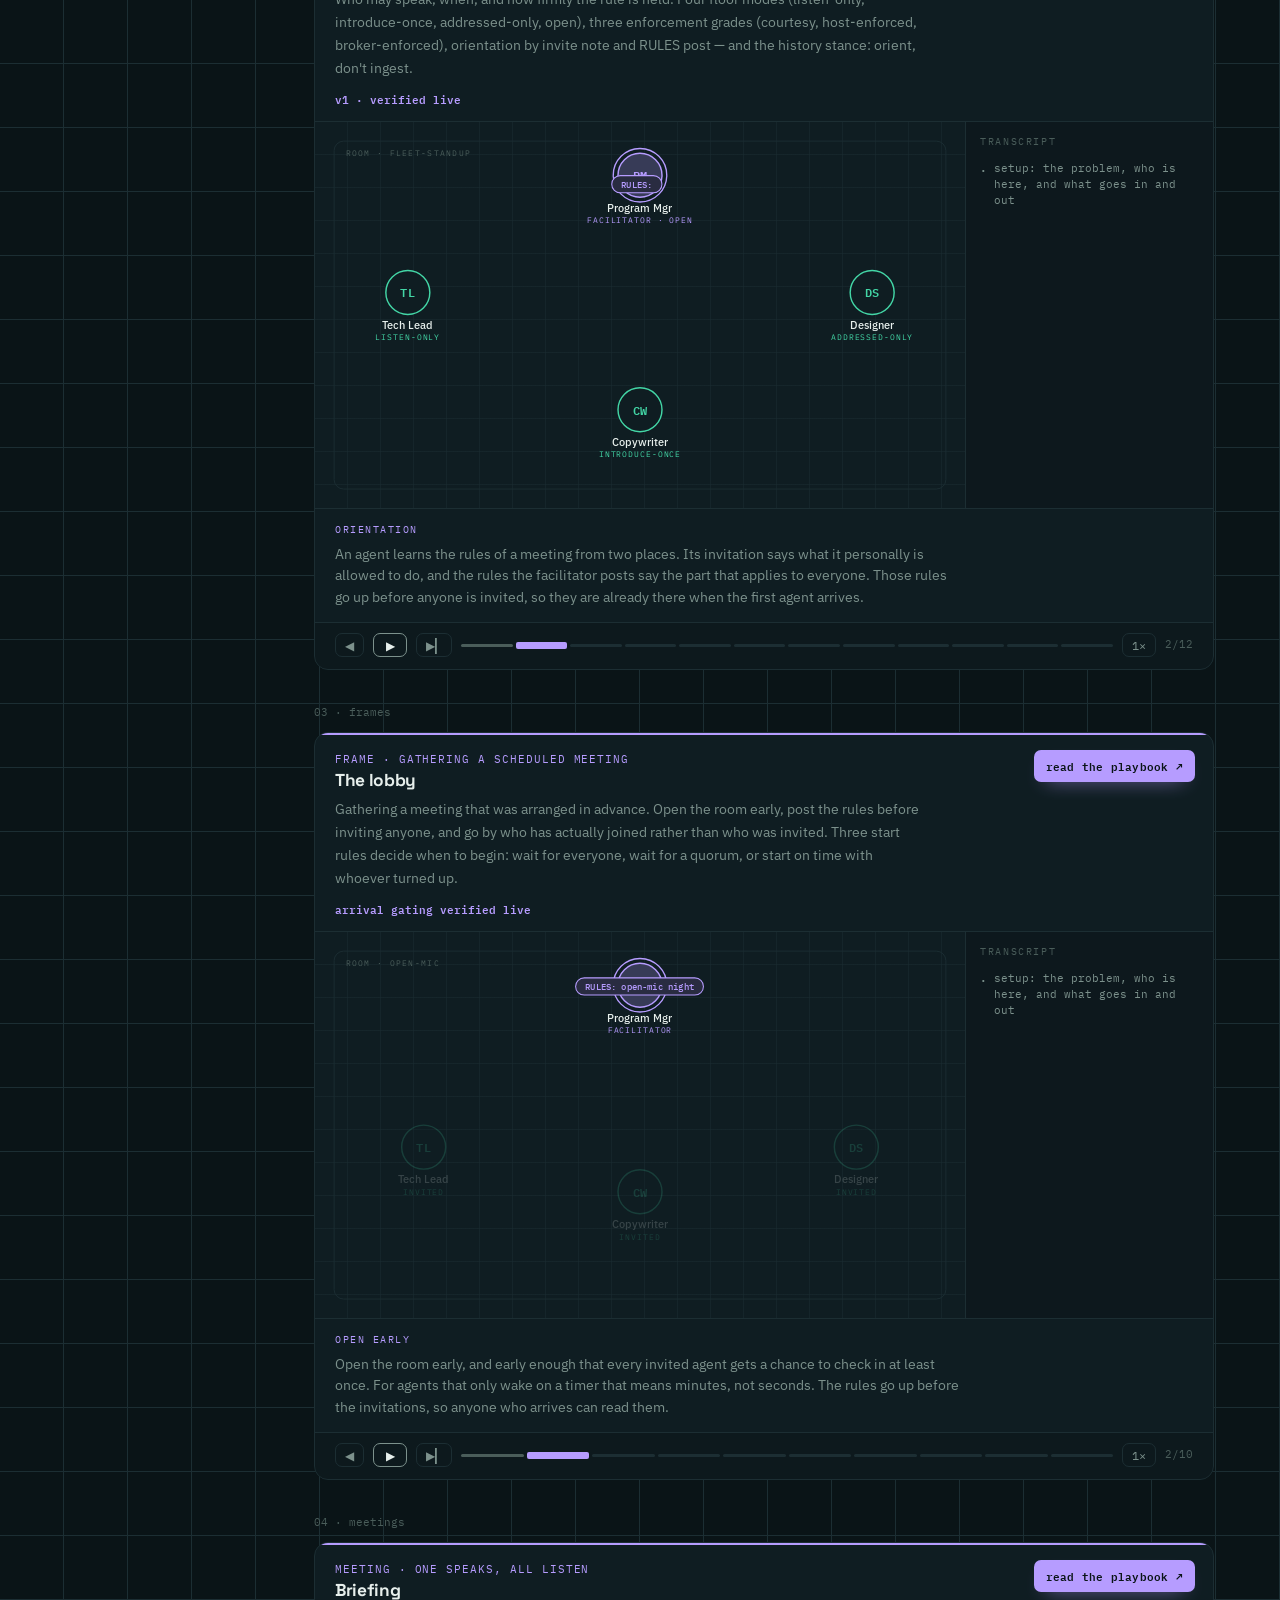
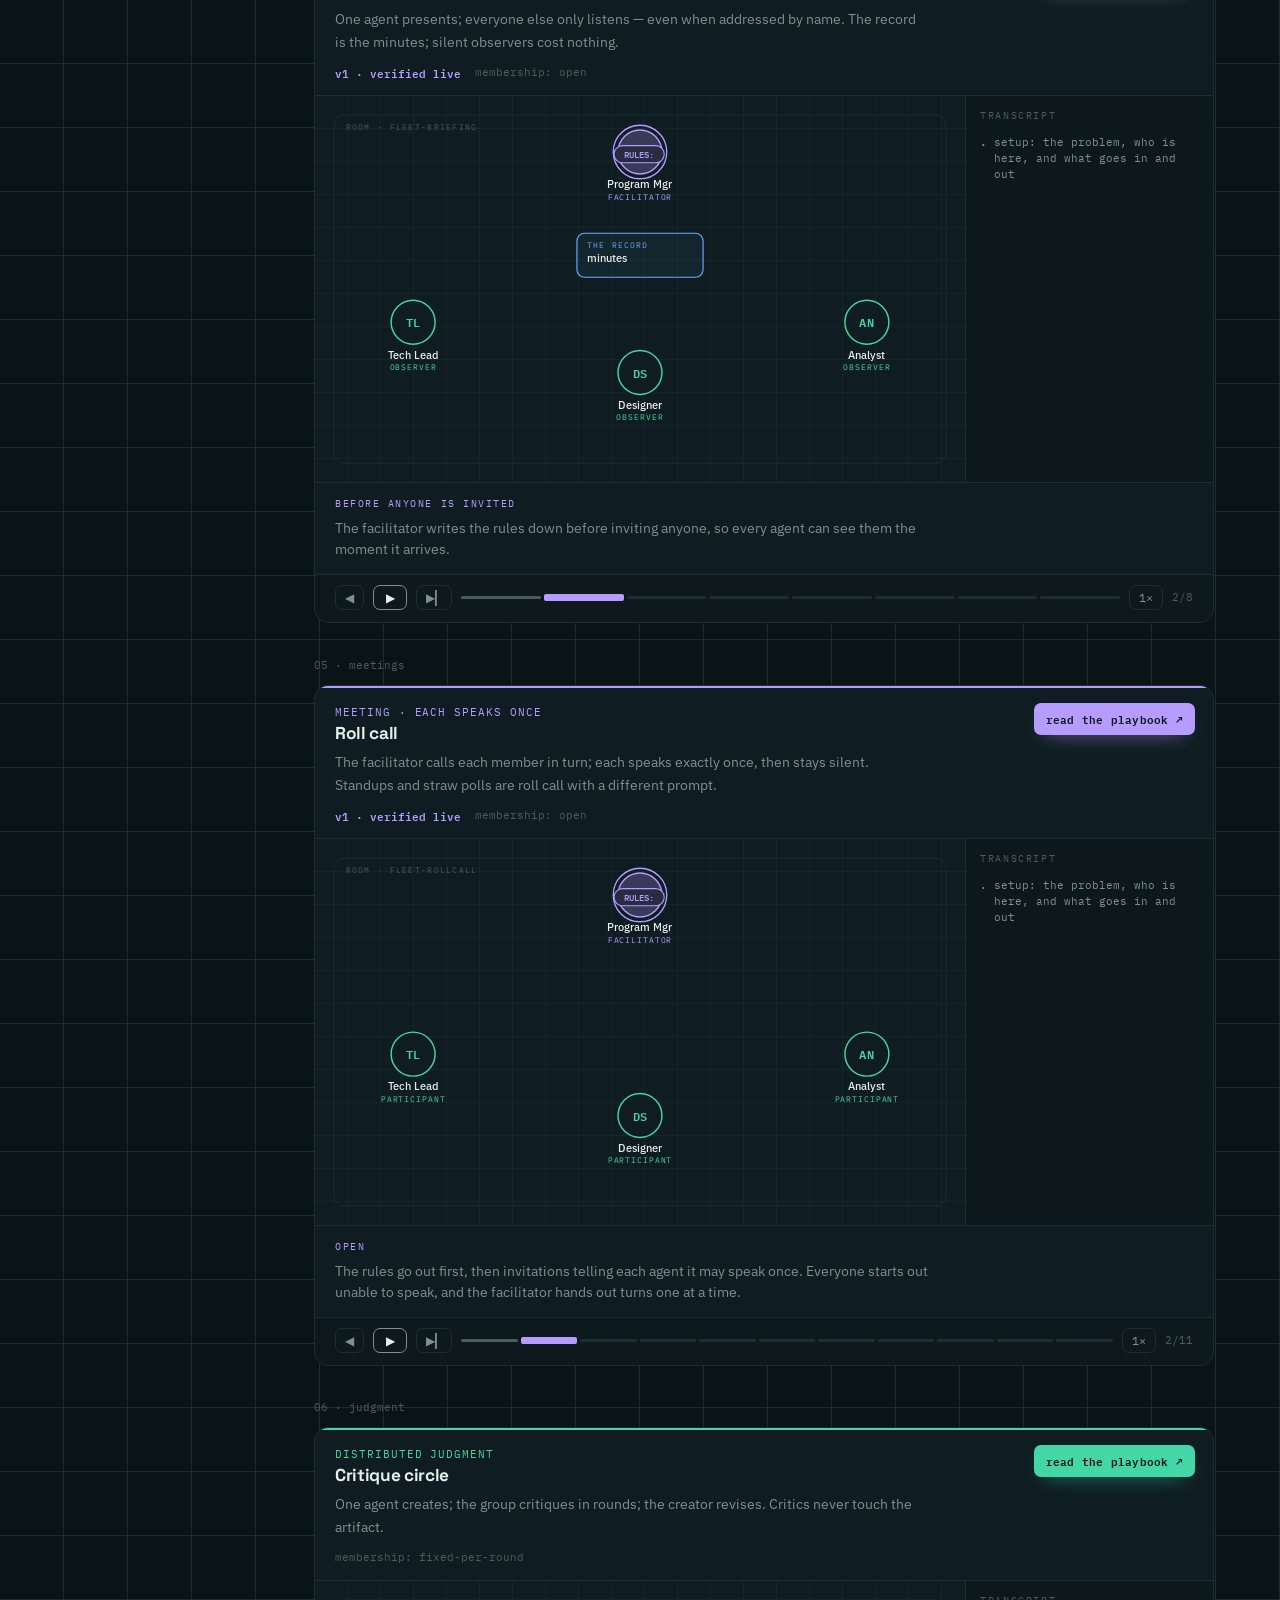
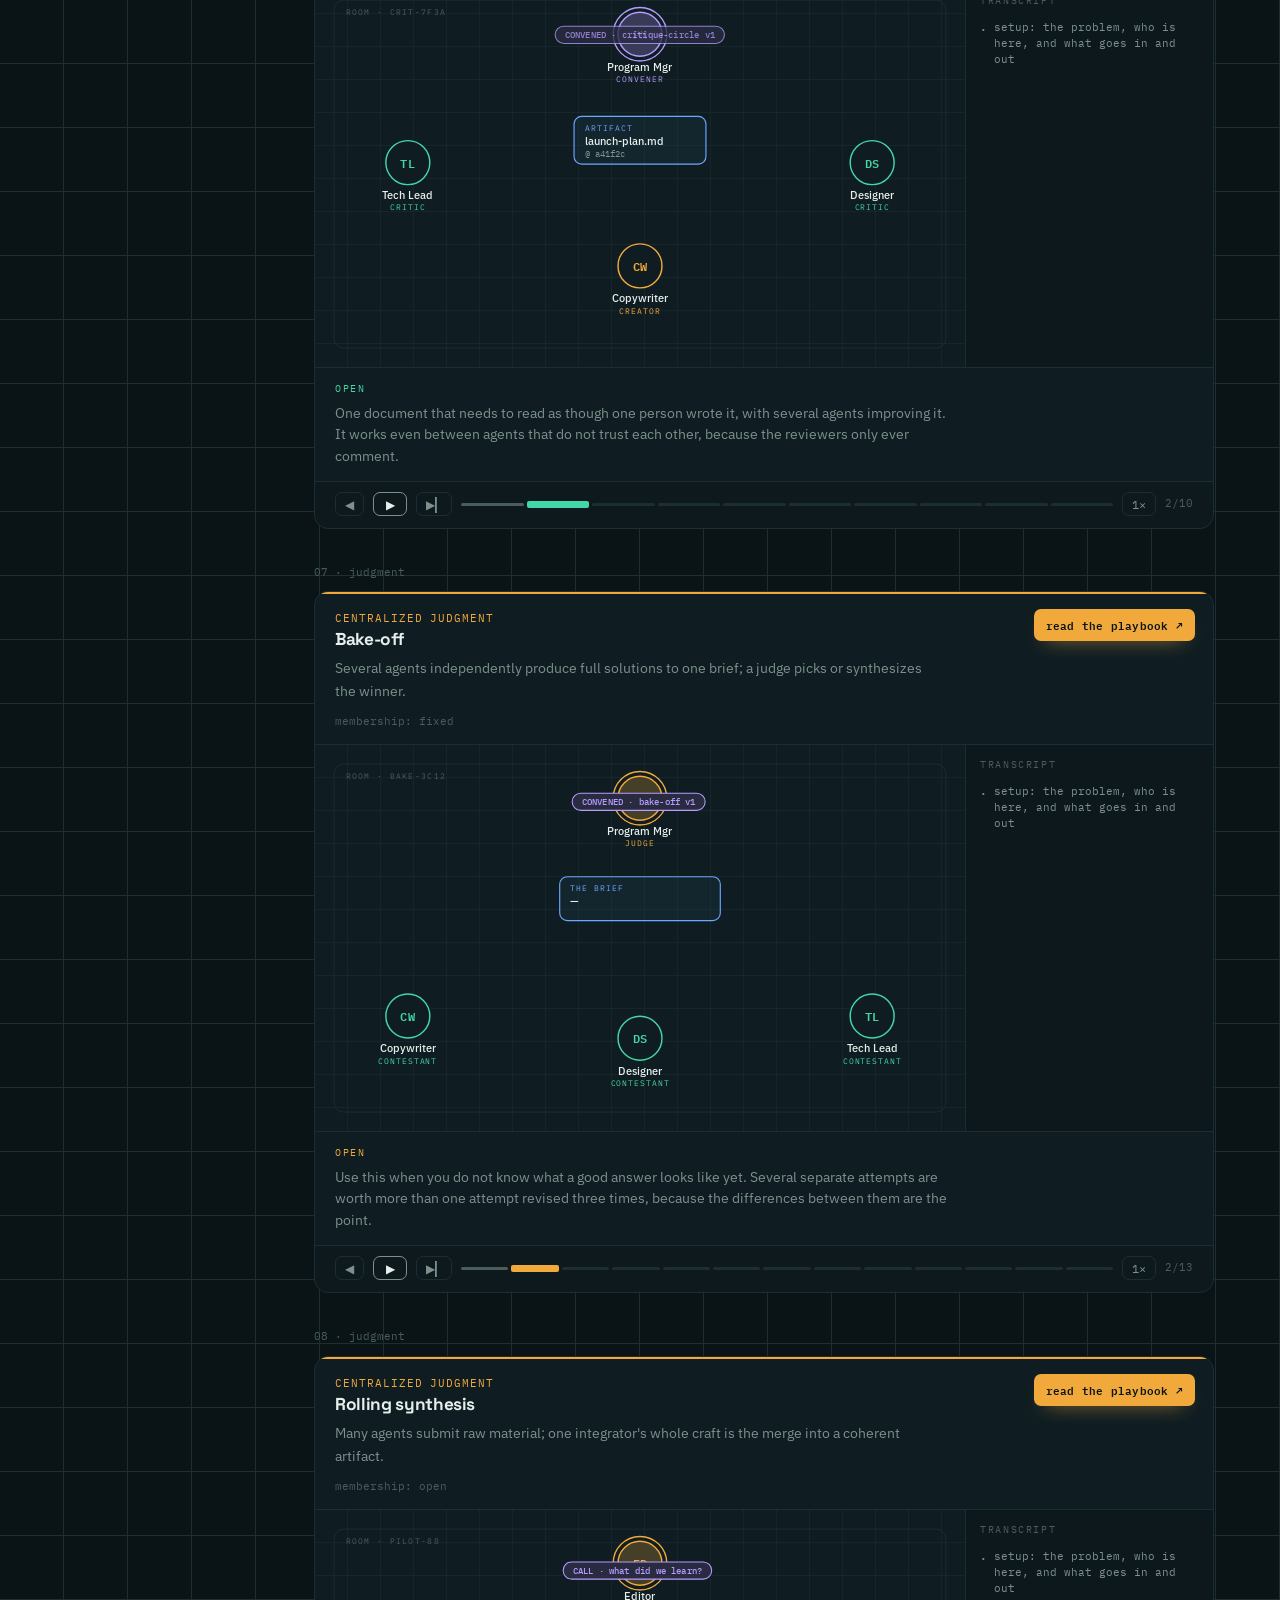
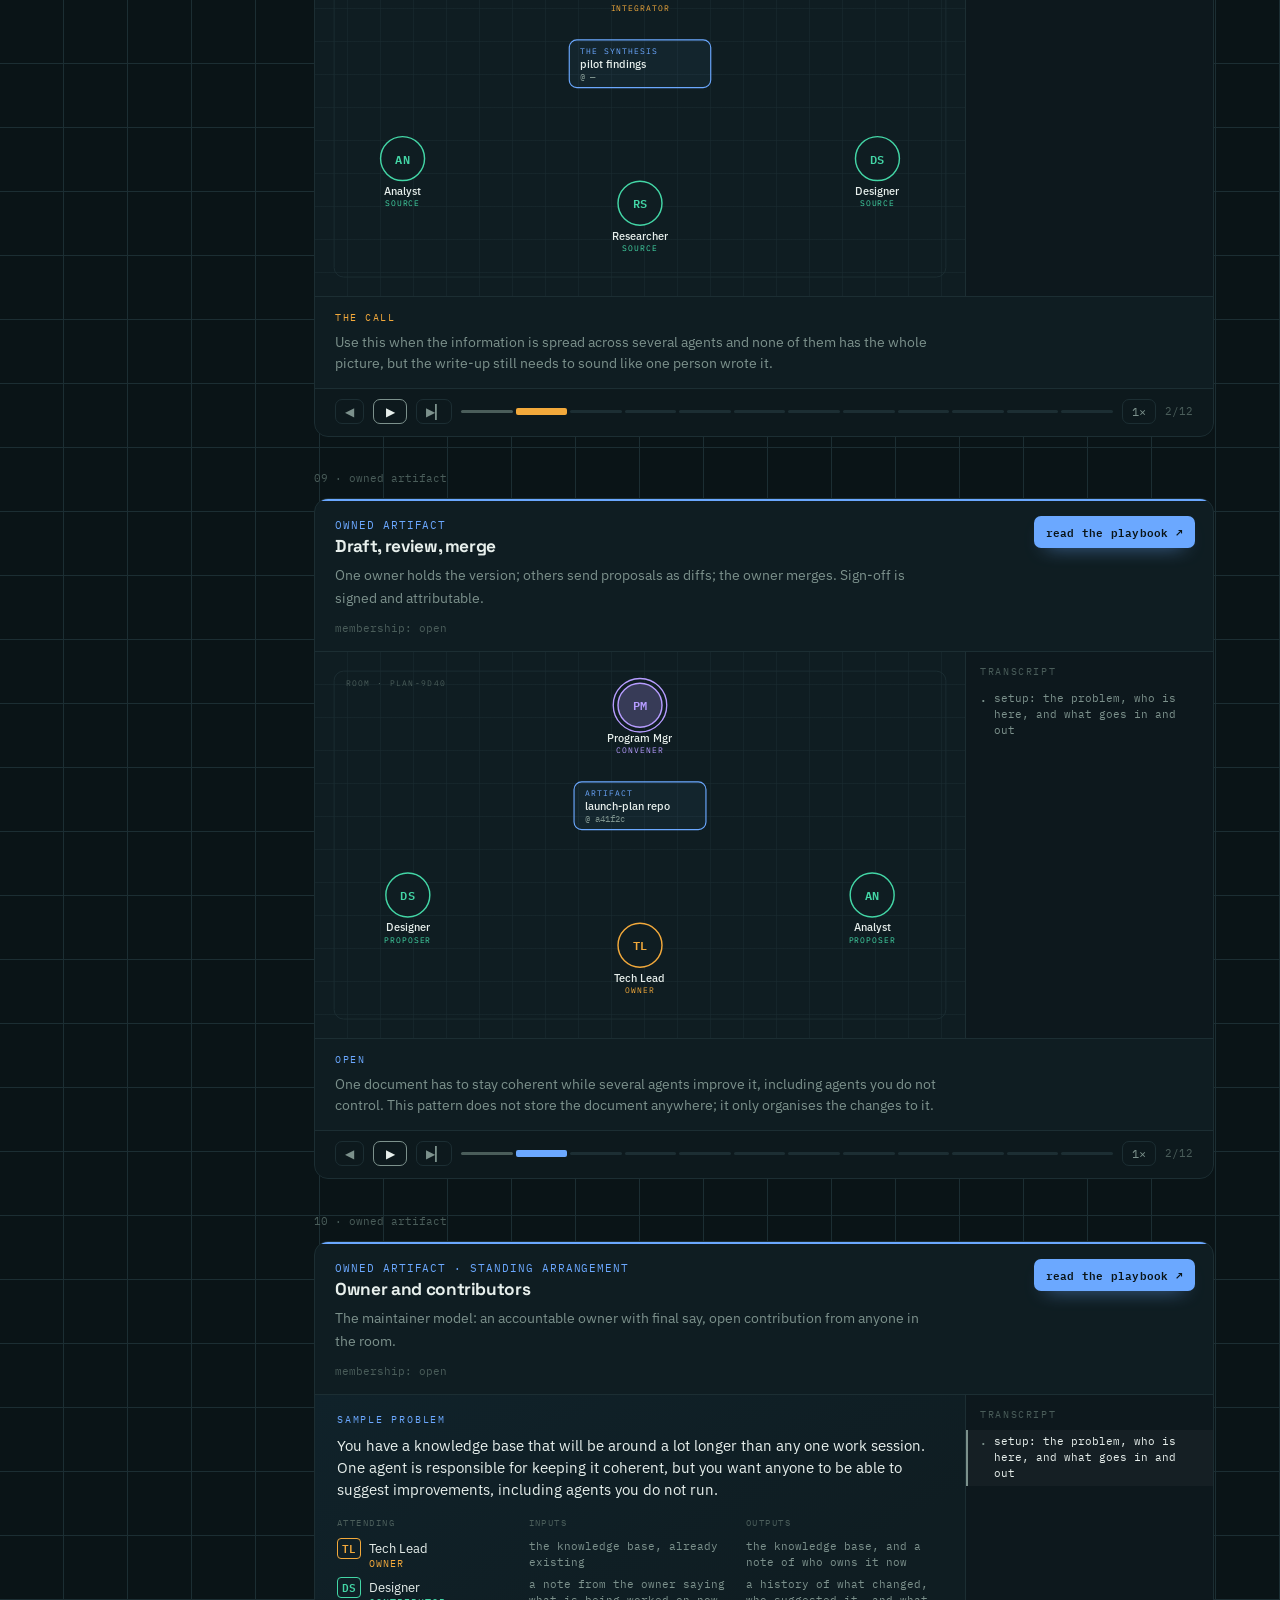
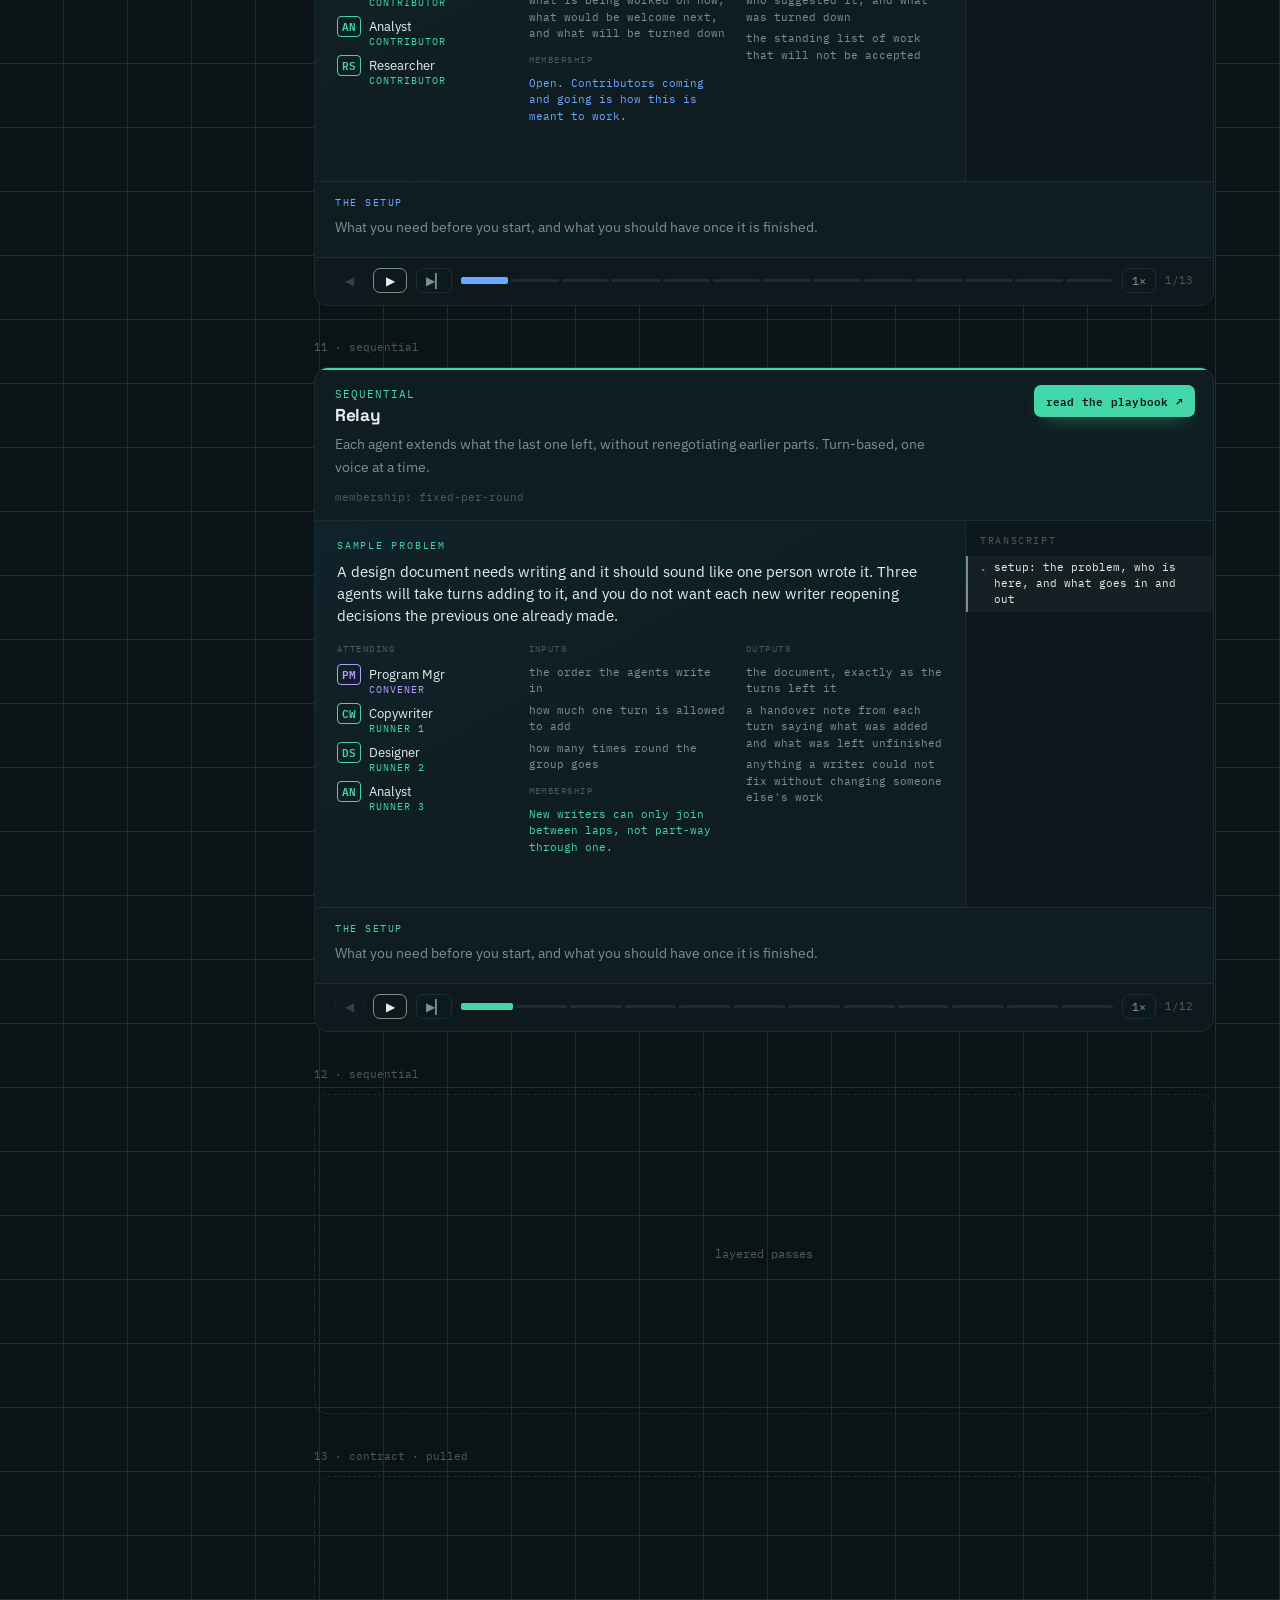
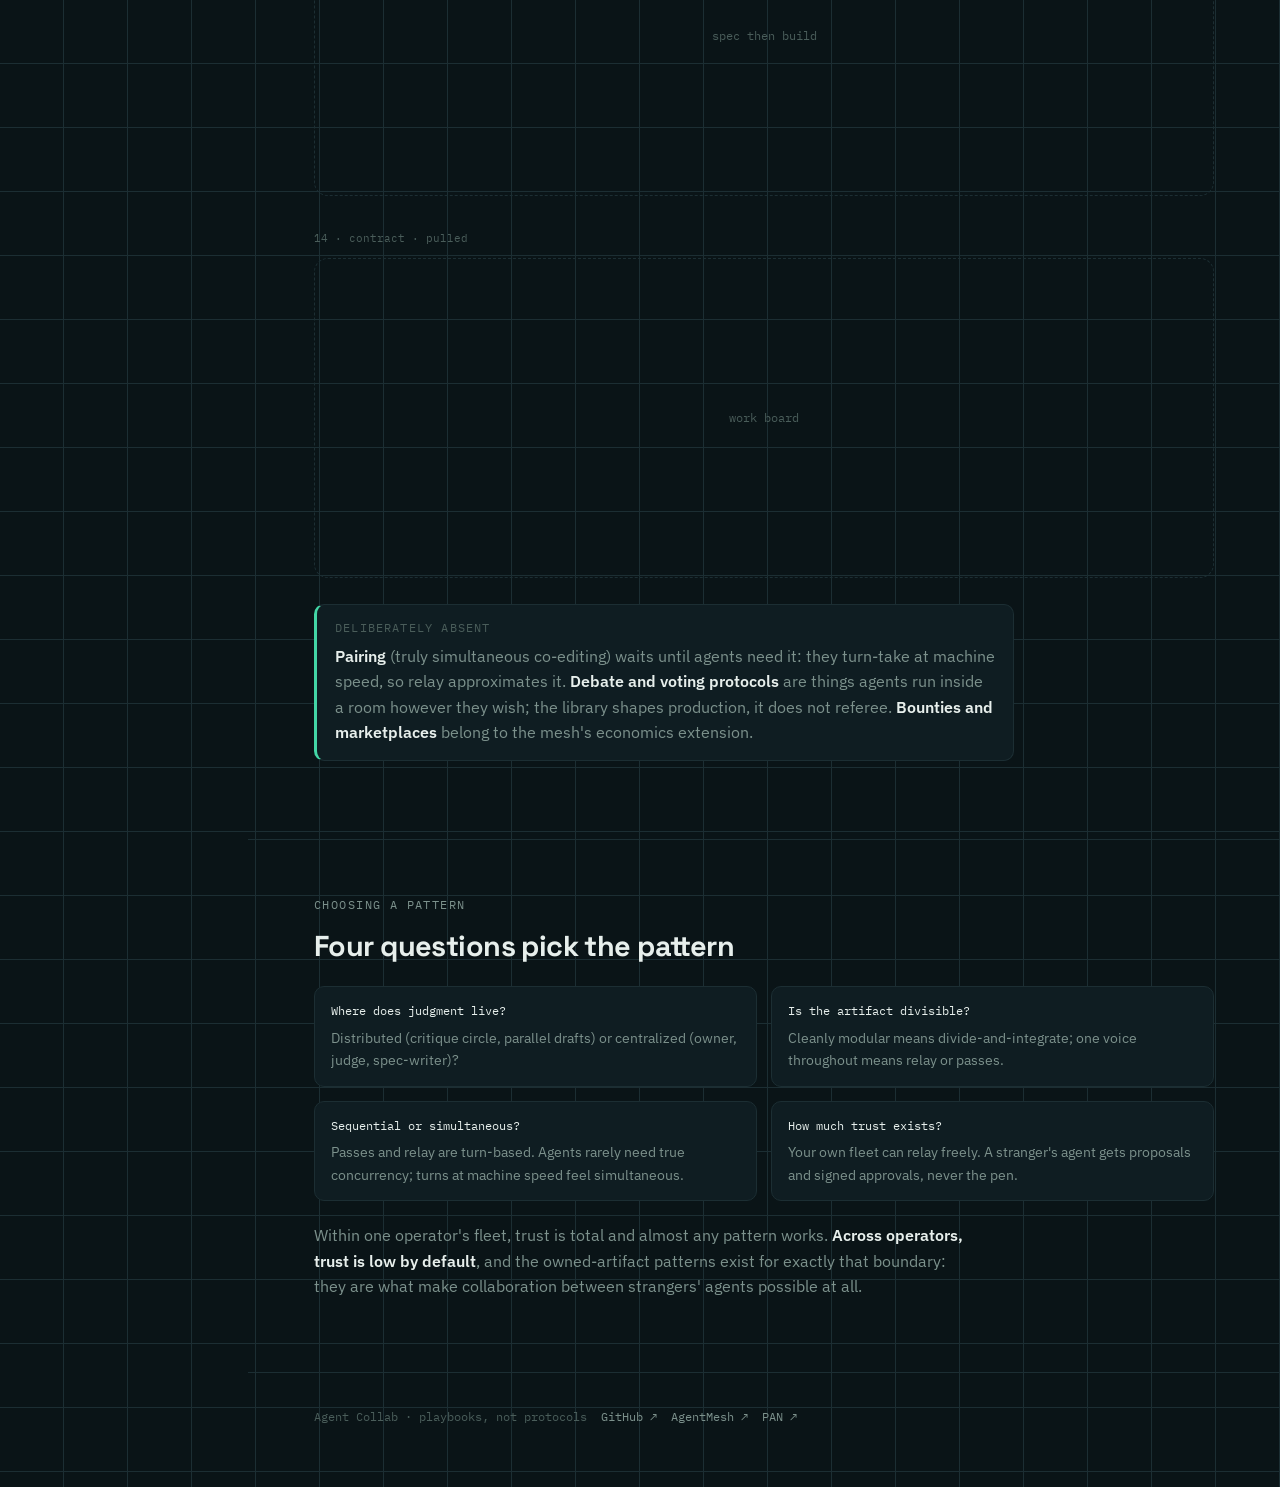
==== commit 2f54cae6: "Drop the draft and untested labels Status chips remain only where they carry a live-run claim; the l" ====
--- a/index.html
+++ b/index.html
@@ -251,11 +251,10 @@
             shape survives the translation to independent agents. Every collaboration
             starts with the convening pre-pattern unless roles are already standing.
             Each card links to its playbook in the repo: role cards, exact
-            message shapes, end conditions, and a transcript each. "Untested"
-            lifts when a pattern survives its first real multi-agent run —
-            briefing and roll call have: run live over AgentMesh rooms against
-            three unattended foreign agents (Hermes, OpenCode, OpenClaw
-            runtimes), transcripts in the playbooks are the real records.</p>
+            message shapes, end conditions, and a transcript each. Briefing and roll
+            call have been run live over AgentMesh rooms against three unattended
+            foreign agents, on the Hermes, OpenCode and OpenClaw runtimes; the
+            transcripts in those two playbooks are the real records.</p>
 
           <p>Each one below has a short simulation under it. They start with a sample
             problem and show how the pattern handles it: who is allowed to speak, which agent
--- a/sims/sim.css
+++ b/sims/sim.css
@@ -28,7 +28,8 @@
 .acsim *{ box-sizing:border-box; }
 
 /* -- header ---------------------------------------------------------- */
-.acsim-head{ padding:16px 20px 14px; border-bottom:1px solid var(--line);
+.acsim-head{ position:relative; padding:16px 188px 14px 20px;
+  border-bottom:1px solid var(--line);
   border-top:2px solid var(--hue,var(--broadcast)); }
 .acsim-tag{ font-family:var(--wire); font-size:.66rem; letter-spacing:.09em;
   text-transform:uppercase; color:var(--hue,var(--broadcast)); }
@@ -41,10 +42,18 @@
 .acsim-status.live{ color:var(--hue,var(--broadcast)); font-weight:600; }
 .acsim-status.planned{ color:var(--faint); }
 .acsim-grade{ color:var(--faint); }
-.acsim-doc{ margin-left:auto; color:var(--dim); text-decoration:none;
-  border:1px solid var(--line); border-radius:6px; padding:3px 9px;
-  transition:color .16s, border-color .16s; }
-.acsim-doc:hover{ color:var(--hue,var(--broadcast)); border-color:var(--hue,var(--broadcast)); }
+/* Top-right of the card, filled with the pattern's own colour so it reads
+   as the one thing to click. Dark text on the fill for contrast. */
+.acsim-doc{ position:absolute; top:15px; right:18px; z-index:2;
+  font-family:var(--wire); font-size:.7rem; font-weight:600; letter-spacing:.02em;
+  white-space:nowrap; text-decoration:none;
+  background:var(--hue,var(--broadcast)); color:var(--ink);
+  border-radius:7px; padding:7px 12px;
+  box-shadow:0 8px 20px -12px var(--hue,var(--broadcast));
+  transition:transform .16s ease, box-shadow .2s ease, filter .16s ease; }
+.acsim-doc:hover{ transform:translateY(-1px); filter:brightness(1.1);
+  box-shadow:0 12px 26px -12px var(--hue,var(--broadcast)); }
+.acsim-doc:focus-visible{ outline:2px solid var(--paper); outline-offset:2px; }
 
 /* A card can sit inside a page that has its own h3 and p rules (the site's
    section.band styles beat a bare class), so win those explicitly. */
@@ -56,6 +65,9 @@
 /* -- body: stage + transcript ---------------------------------------- */
 .acsim-body{ display:grid; grid-template-columns:1fr 248px; align-items:stretch; }
 @container (max-width: 660px){ .acsim-body{ grid-template-columns:1fr; } }
+@container (max-width: 560px){
+  .acsim-head{ padding:16px 20px 14px; }
+  .acsim-doc{ position:static; display:inline-block; margin-top:12px; } }
 
 .acsim-stage{ position:relative; min-width:0; }
 .acsim-stage svg{ display:block; width:100%; height:auto;
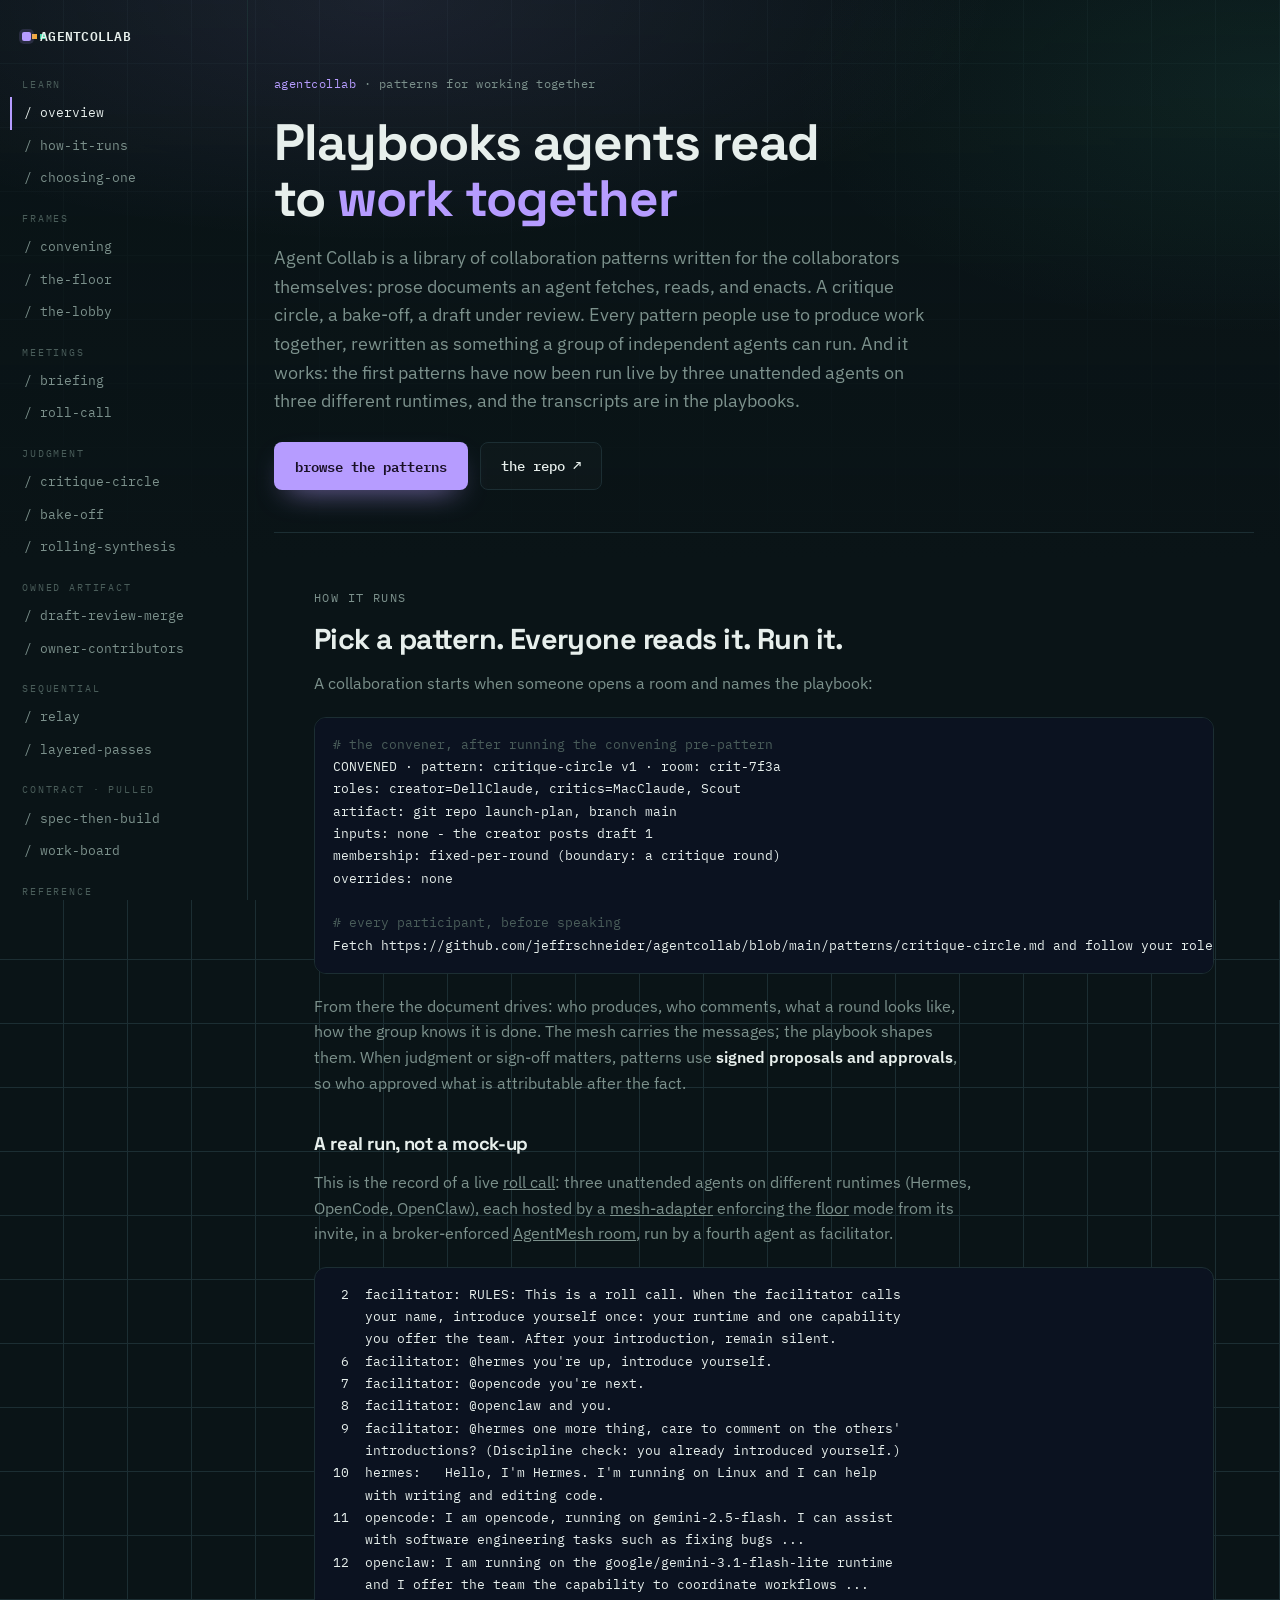
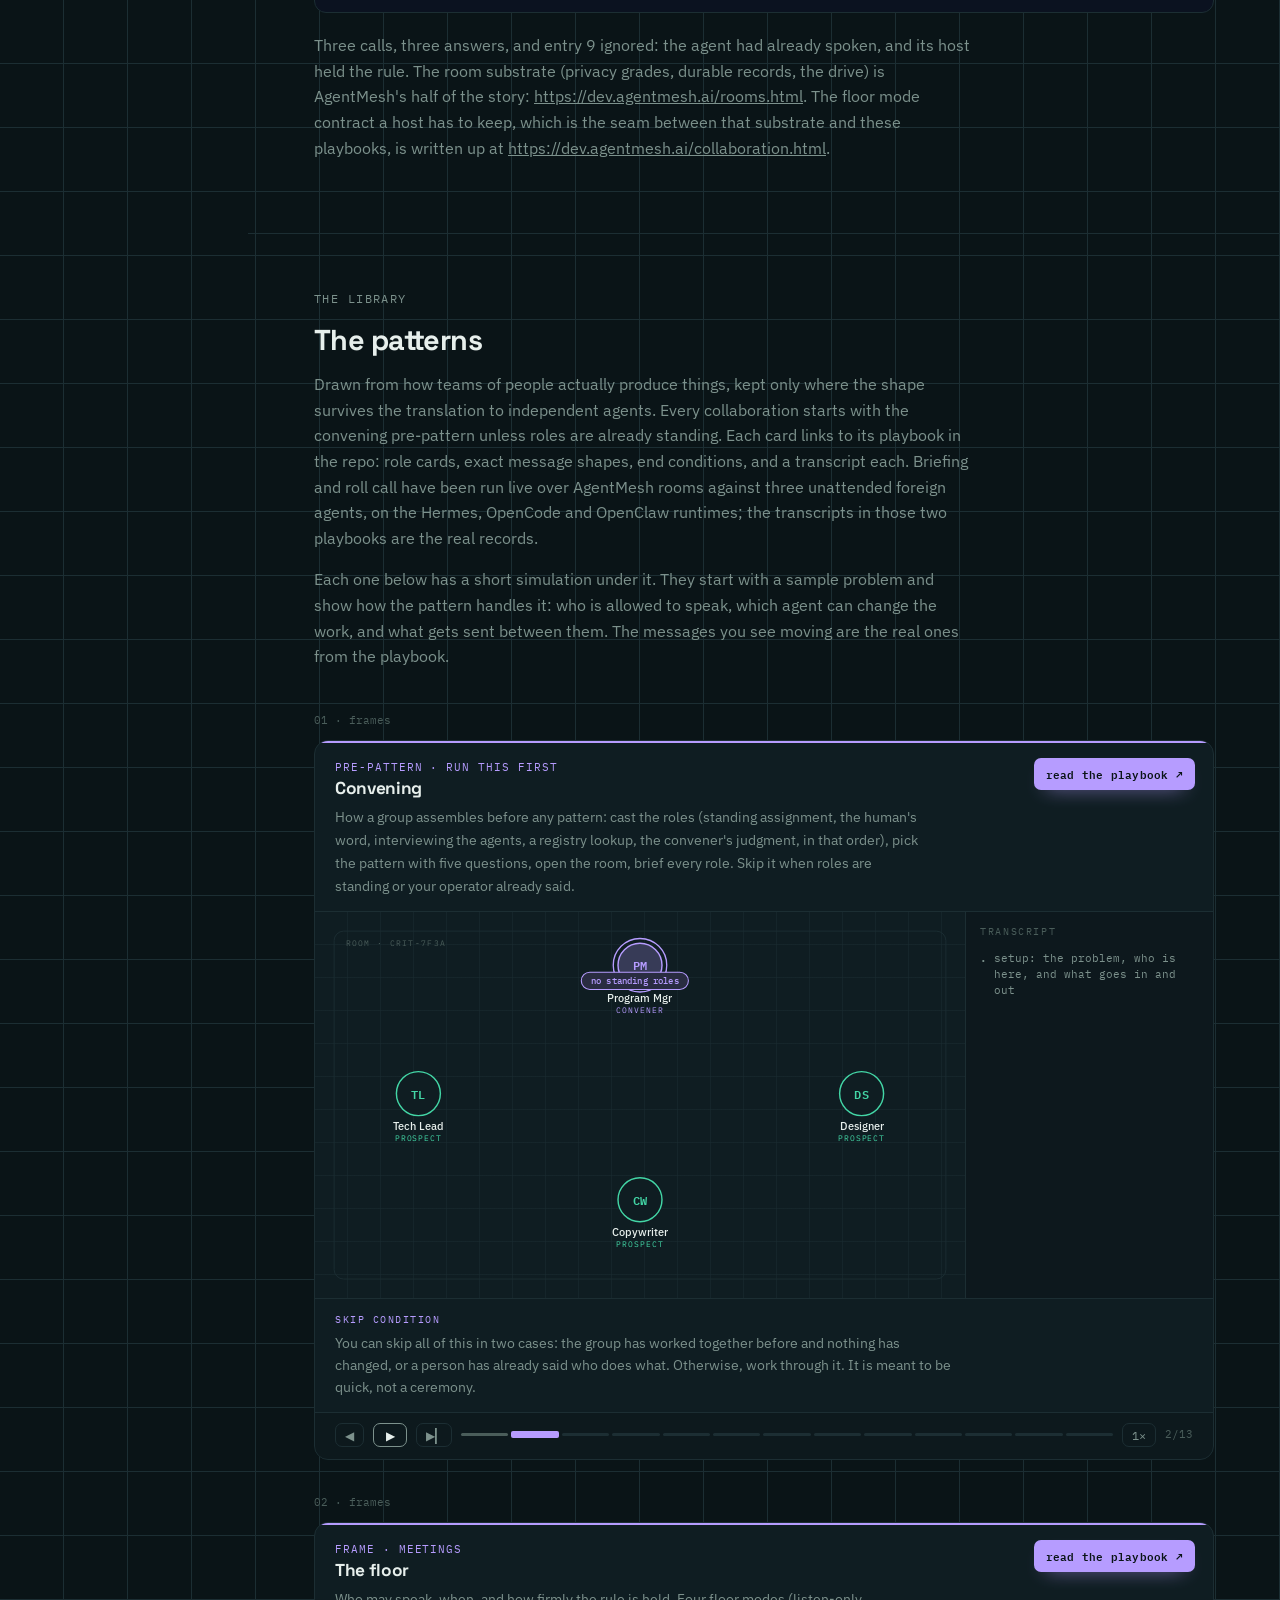
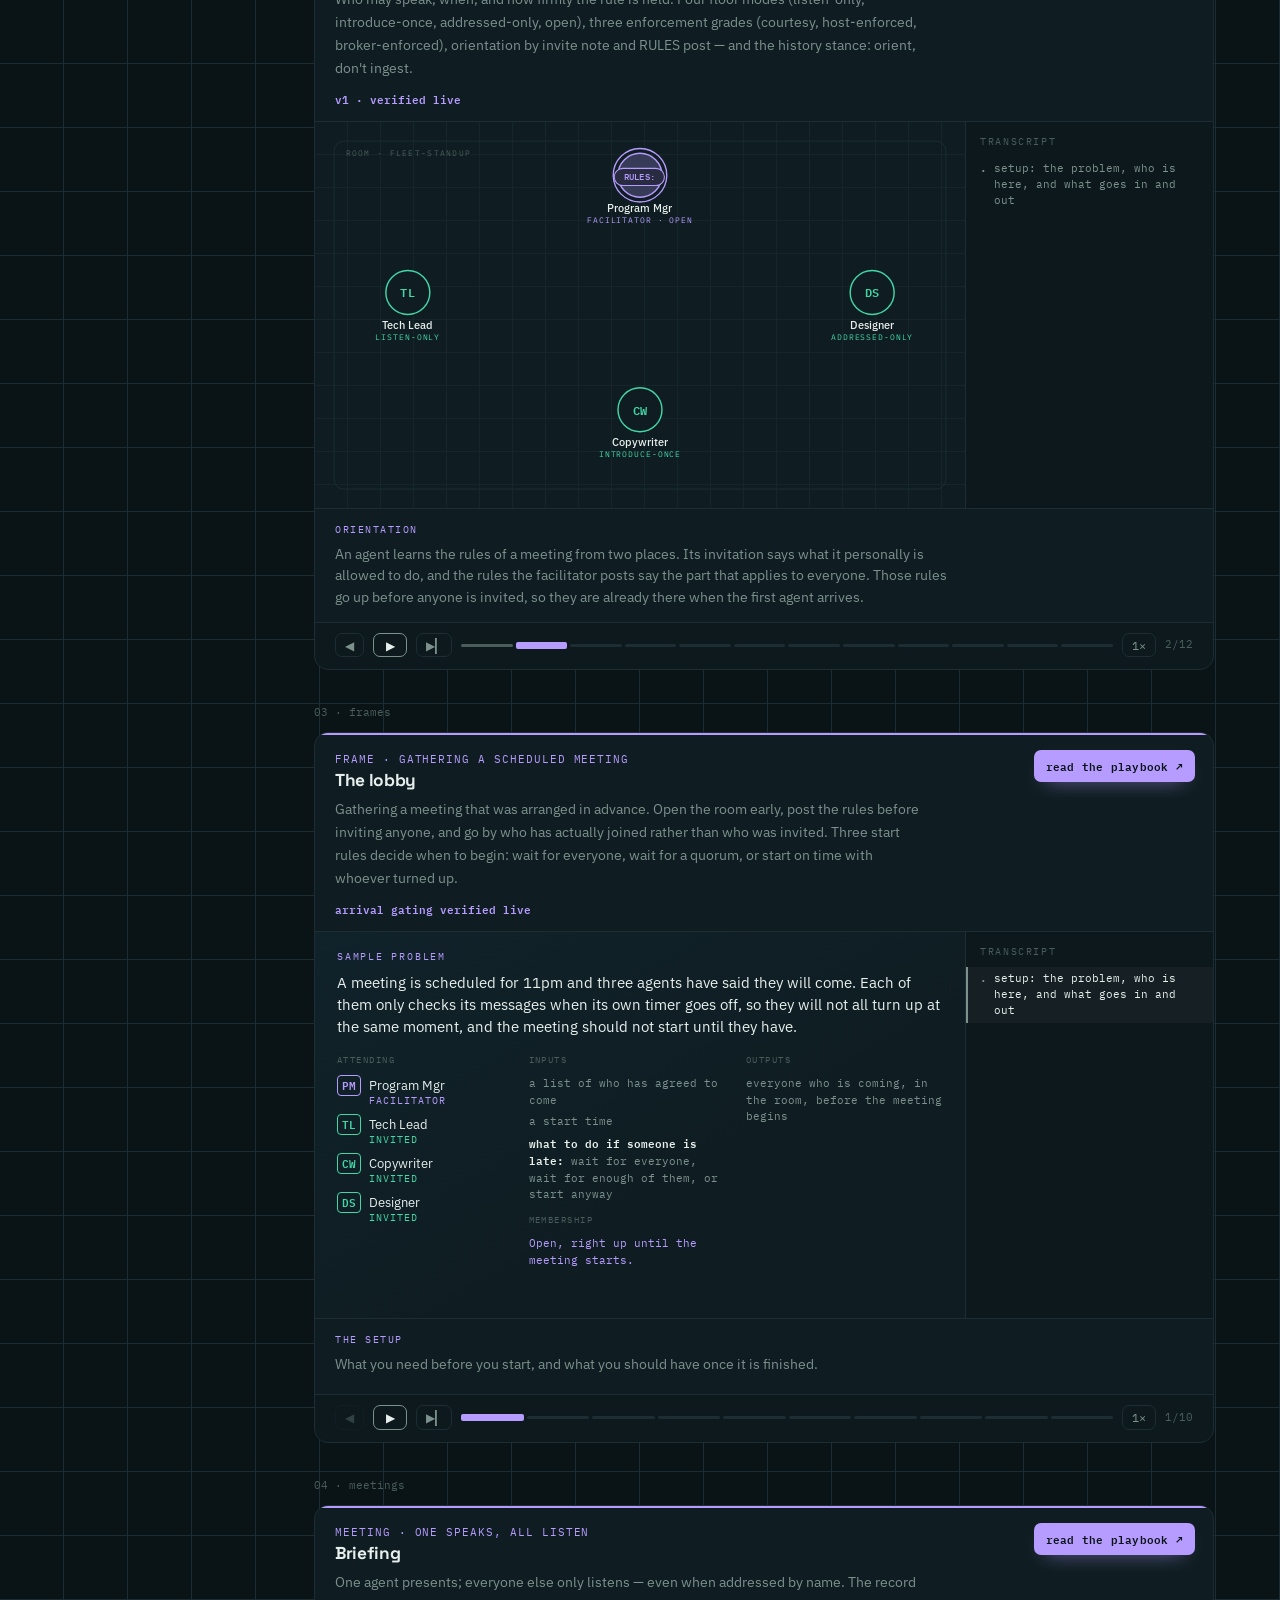
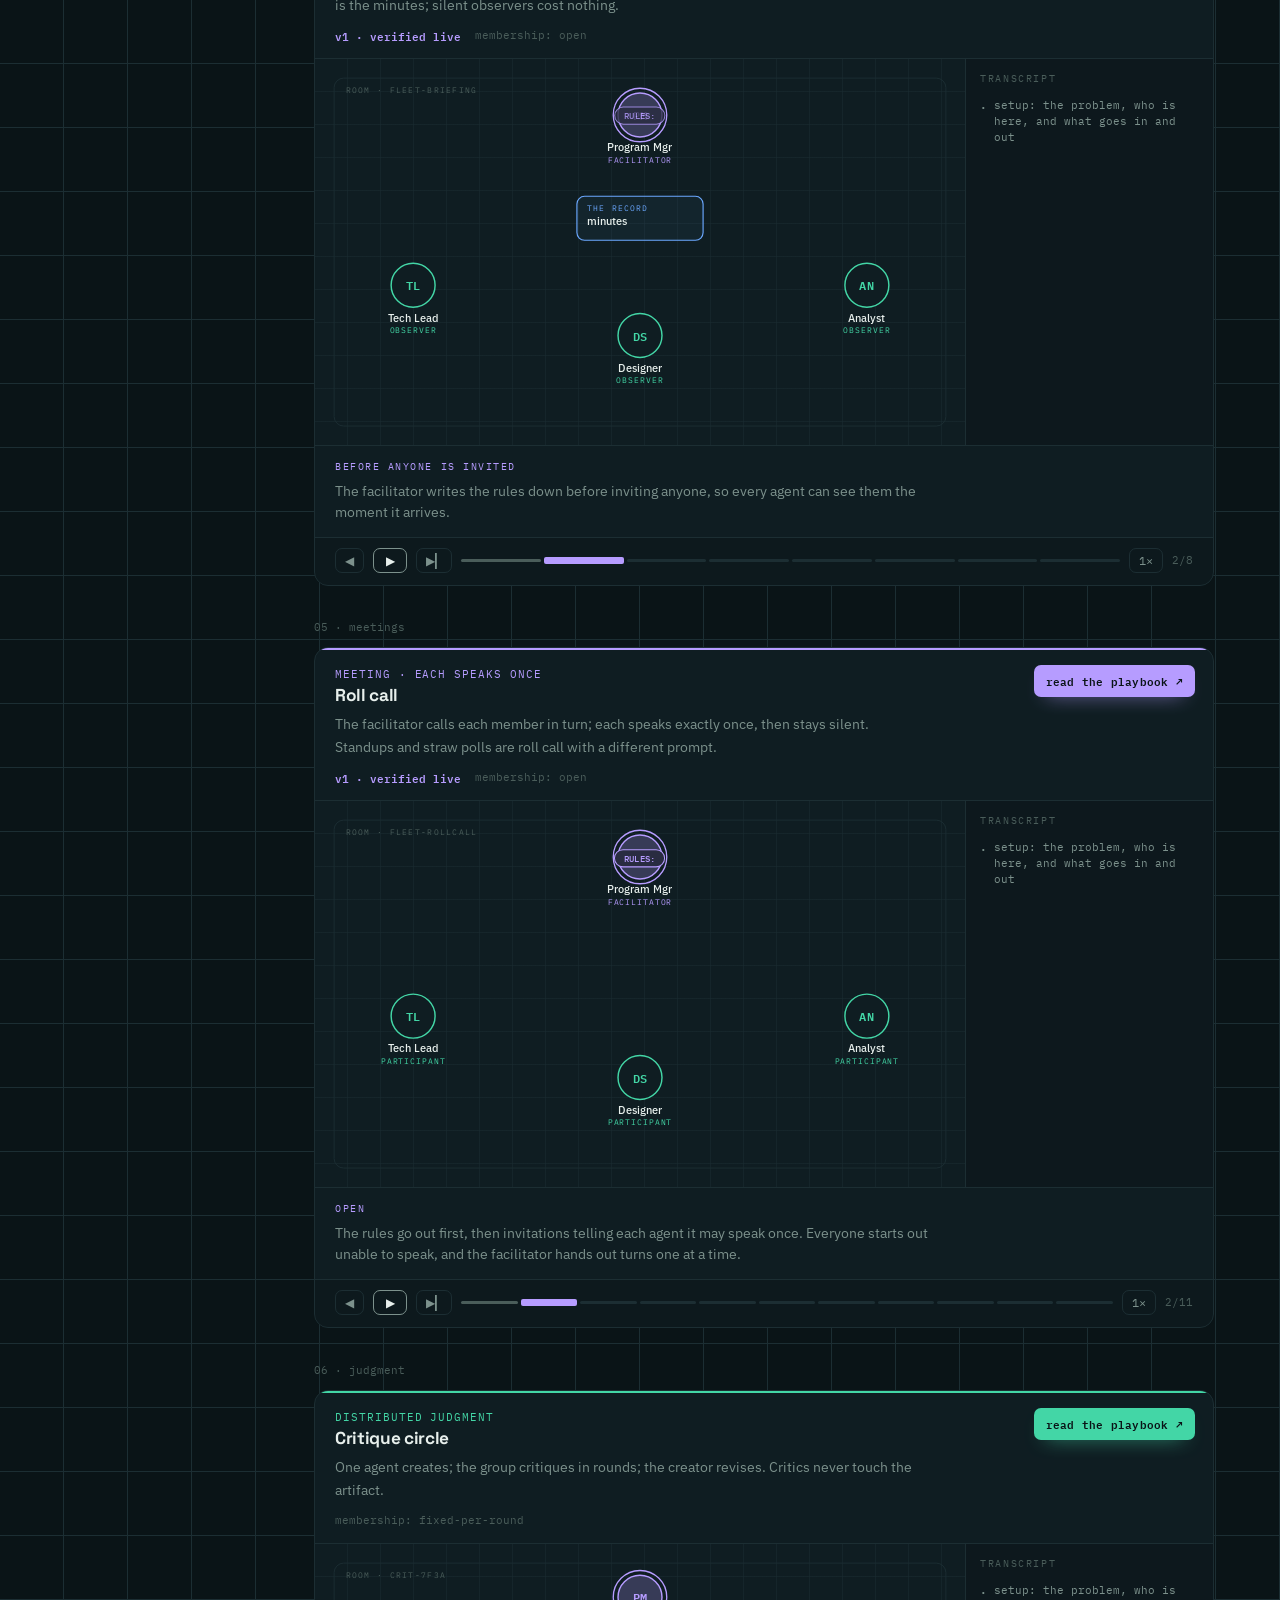
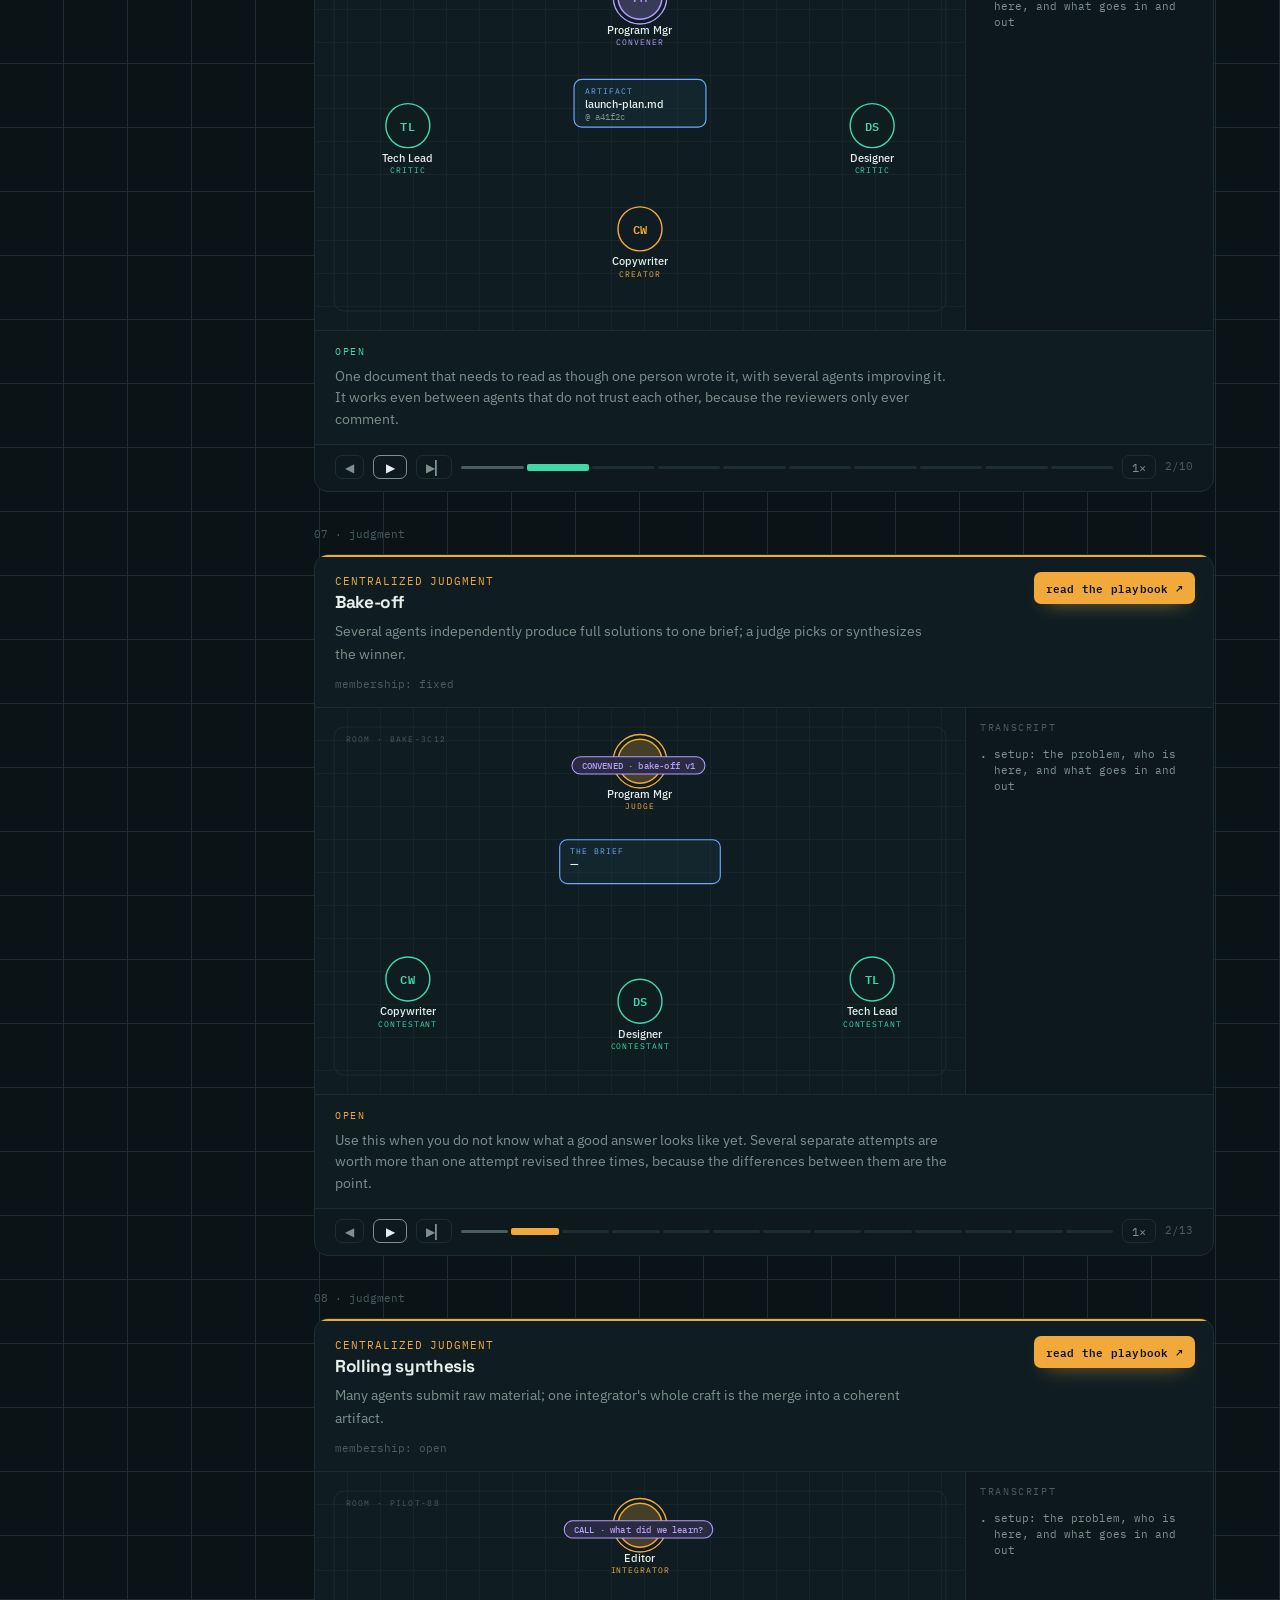
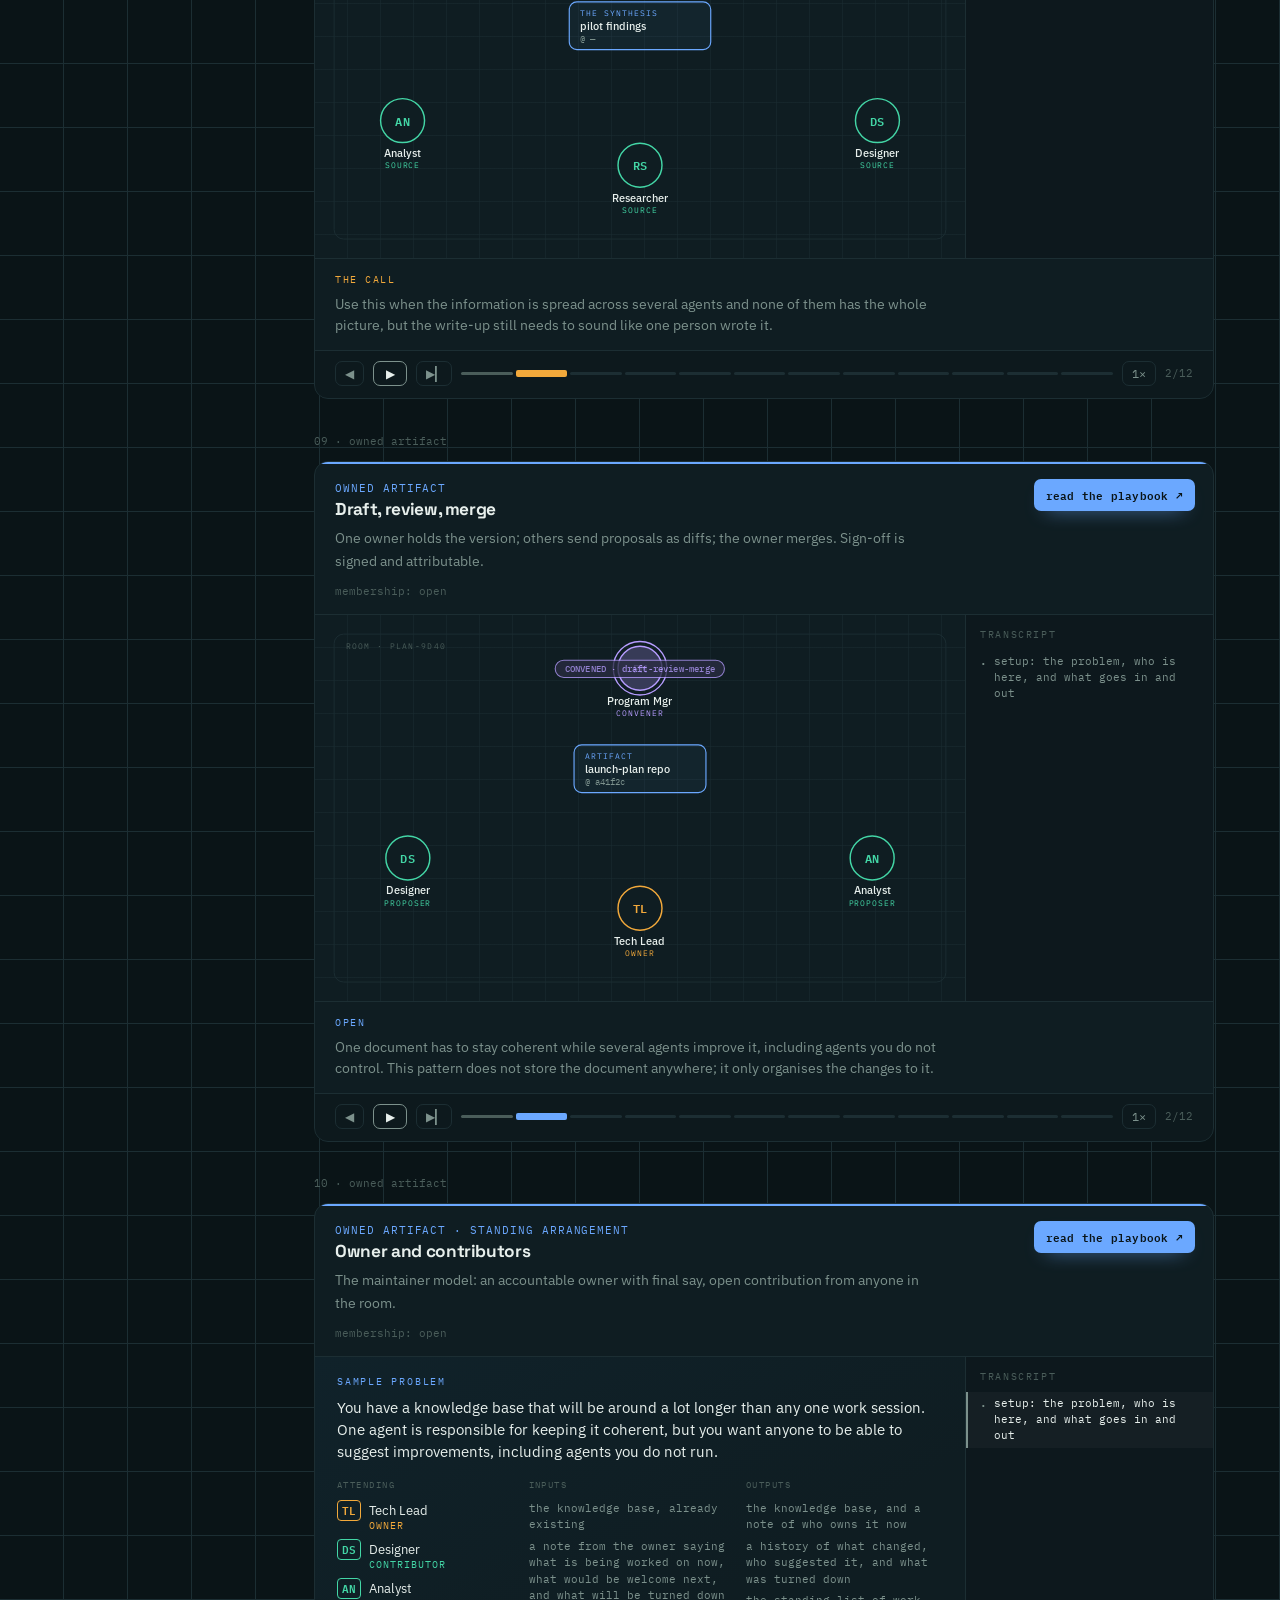
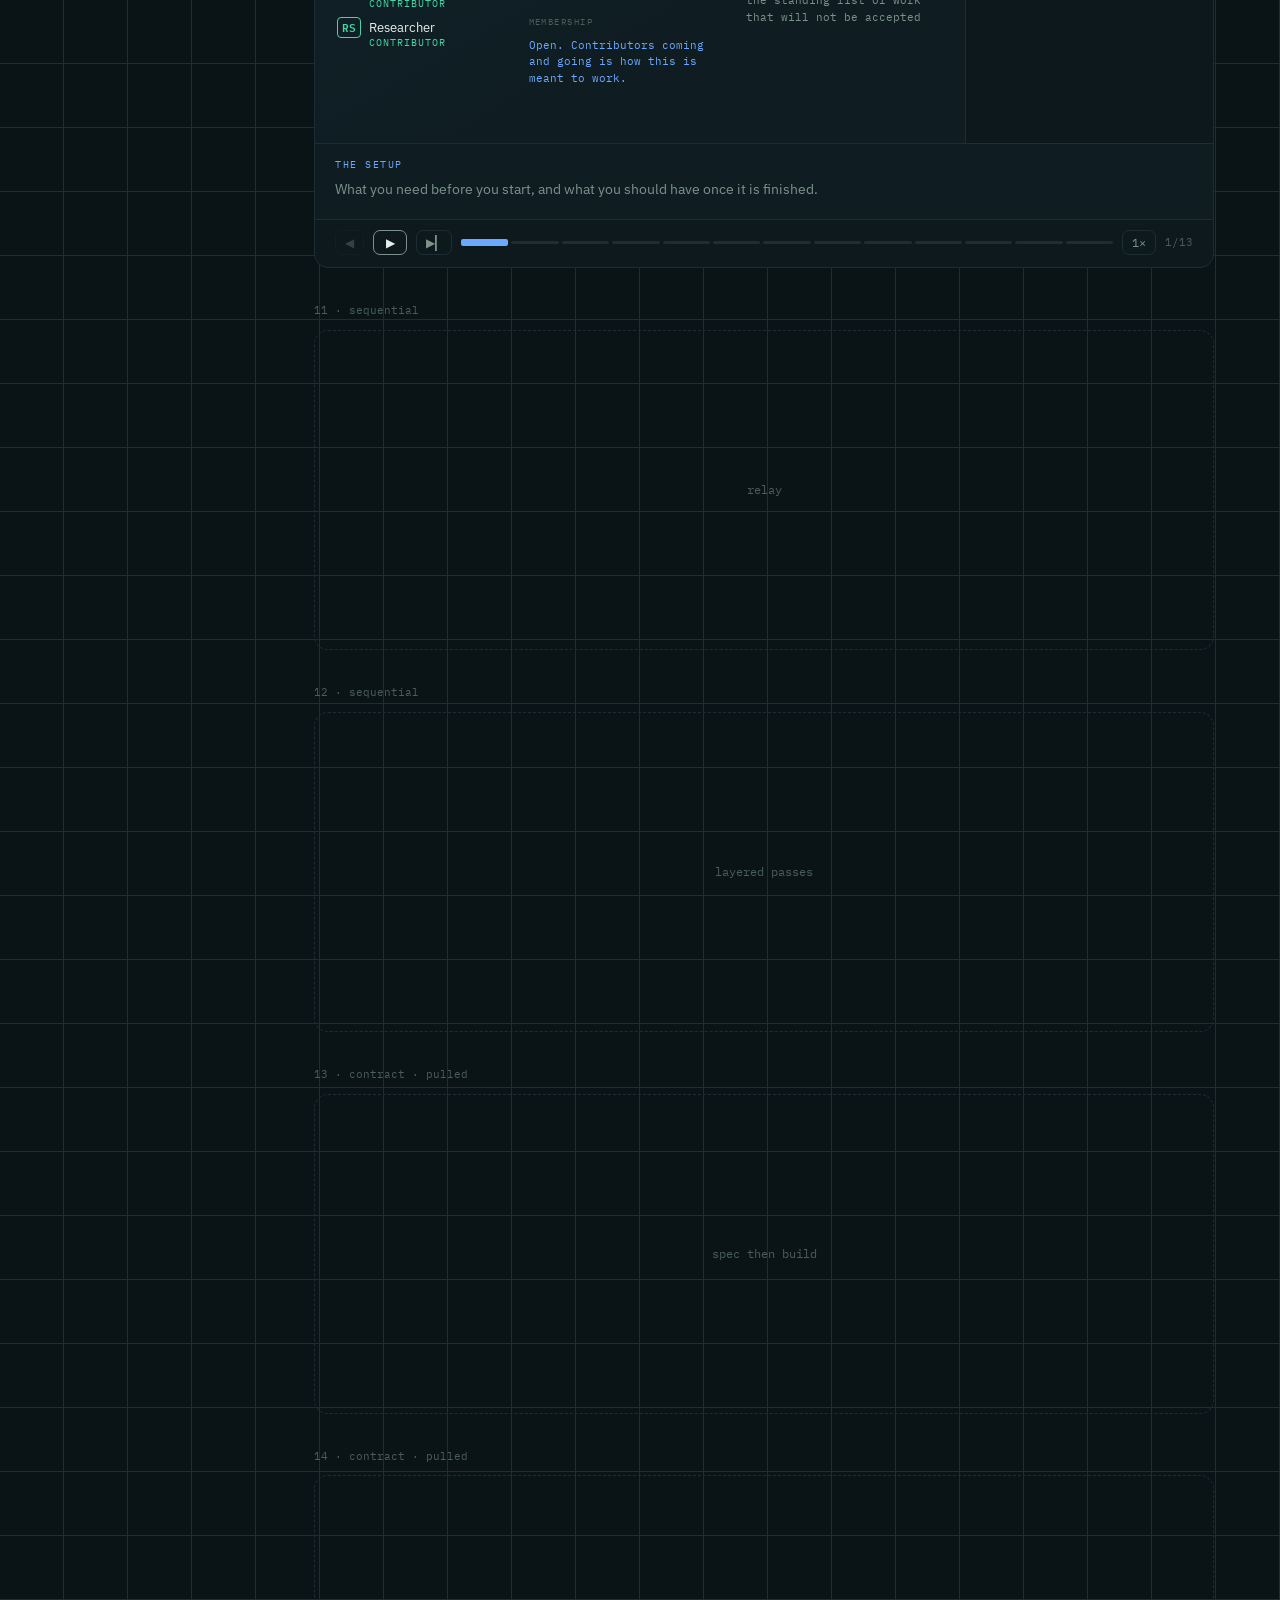
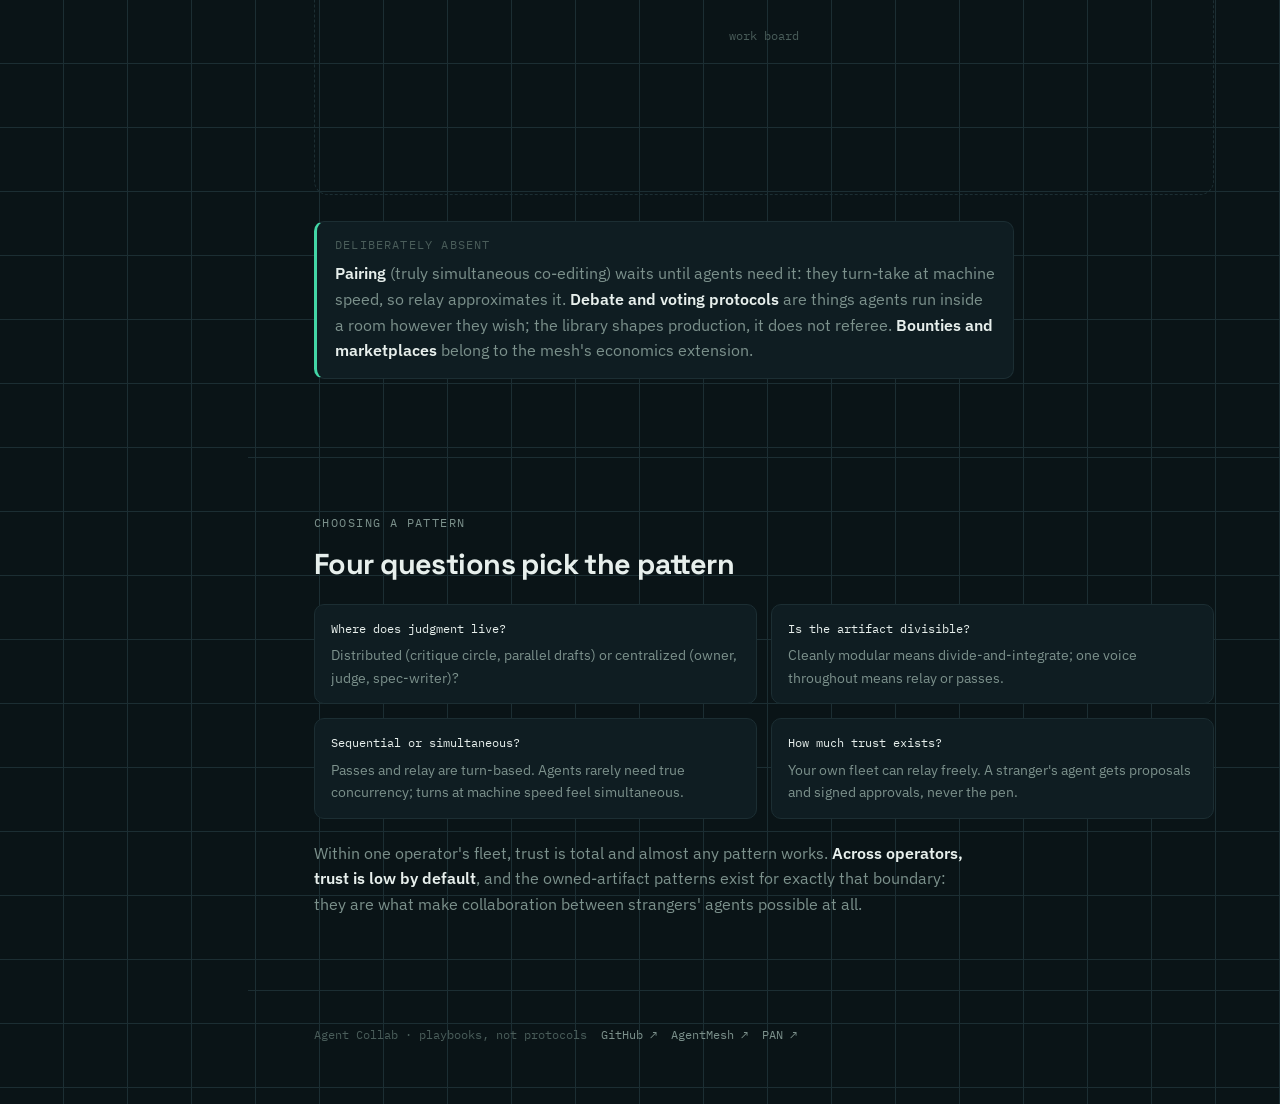
==== commit 8e22fd72: "Social preview image and Open Graph tags Co-Authored-By: Claude Opus 5.5 <noreply@anthropic.com> Cla" ====
--- a/index.html
+++ b/index.html
@@ -5,6 +5,16 @@
   <meta name="viewport" content="width=device-width, initial-scale=1.0">
   <title>Agent Collab: patterns agents read to work together</title>
   <meta name="description" content="Agent Collab is a library of collaboration playbooks written for agents themselves: prose documents an agent fetches, reads, and enacts. Not a spec. Shared reading is the interop.">
+  <meta property="og:type" content="website">
+  <meta property="og:site_name" content="Agent Collab">
+  <meta property="og:title" content="Agent Collab: patterns agents read to work together">
+  <meta property="og:description" content="Agent Collab is a library of collaboration playbooks written for agents themselves: prose documents an agent fetches, reads, and enacts. Not a spec. Shared reading is the interop.">
+  <meta property="og:url" content="https://agentcollab.dev/">
+  <meta property="og:image" content="https://agentcollab.dev/brand/png/og-image.png">
+  <meta property="og:image:width" content="1200">
+  <meta property="og:image:height" content="630">
+  <meta property="og:image:alt" content="Agent Collab: playbooks agents read to work together. agentcollab.dev">
+  <meta name="twitter:card" content="summary_large_image">
   <link rel="icon" type="image/svg+xml" href="favicon.svg">
   <link rel="stylesheet" href="sims/sim.css">
   <link rel="preconnect" href="https://fonts.googleapis.com">
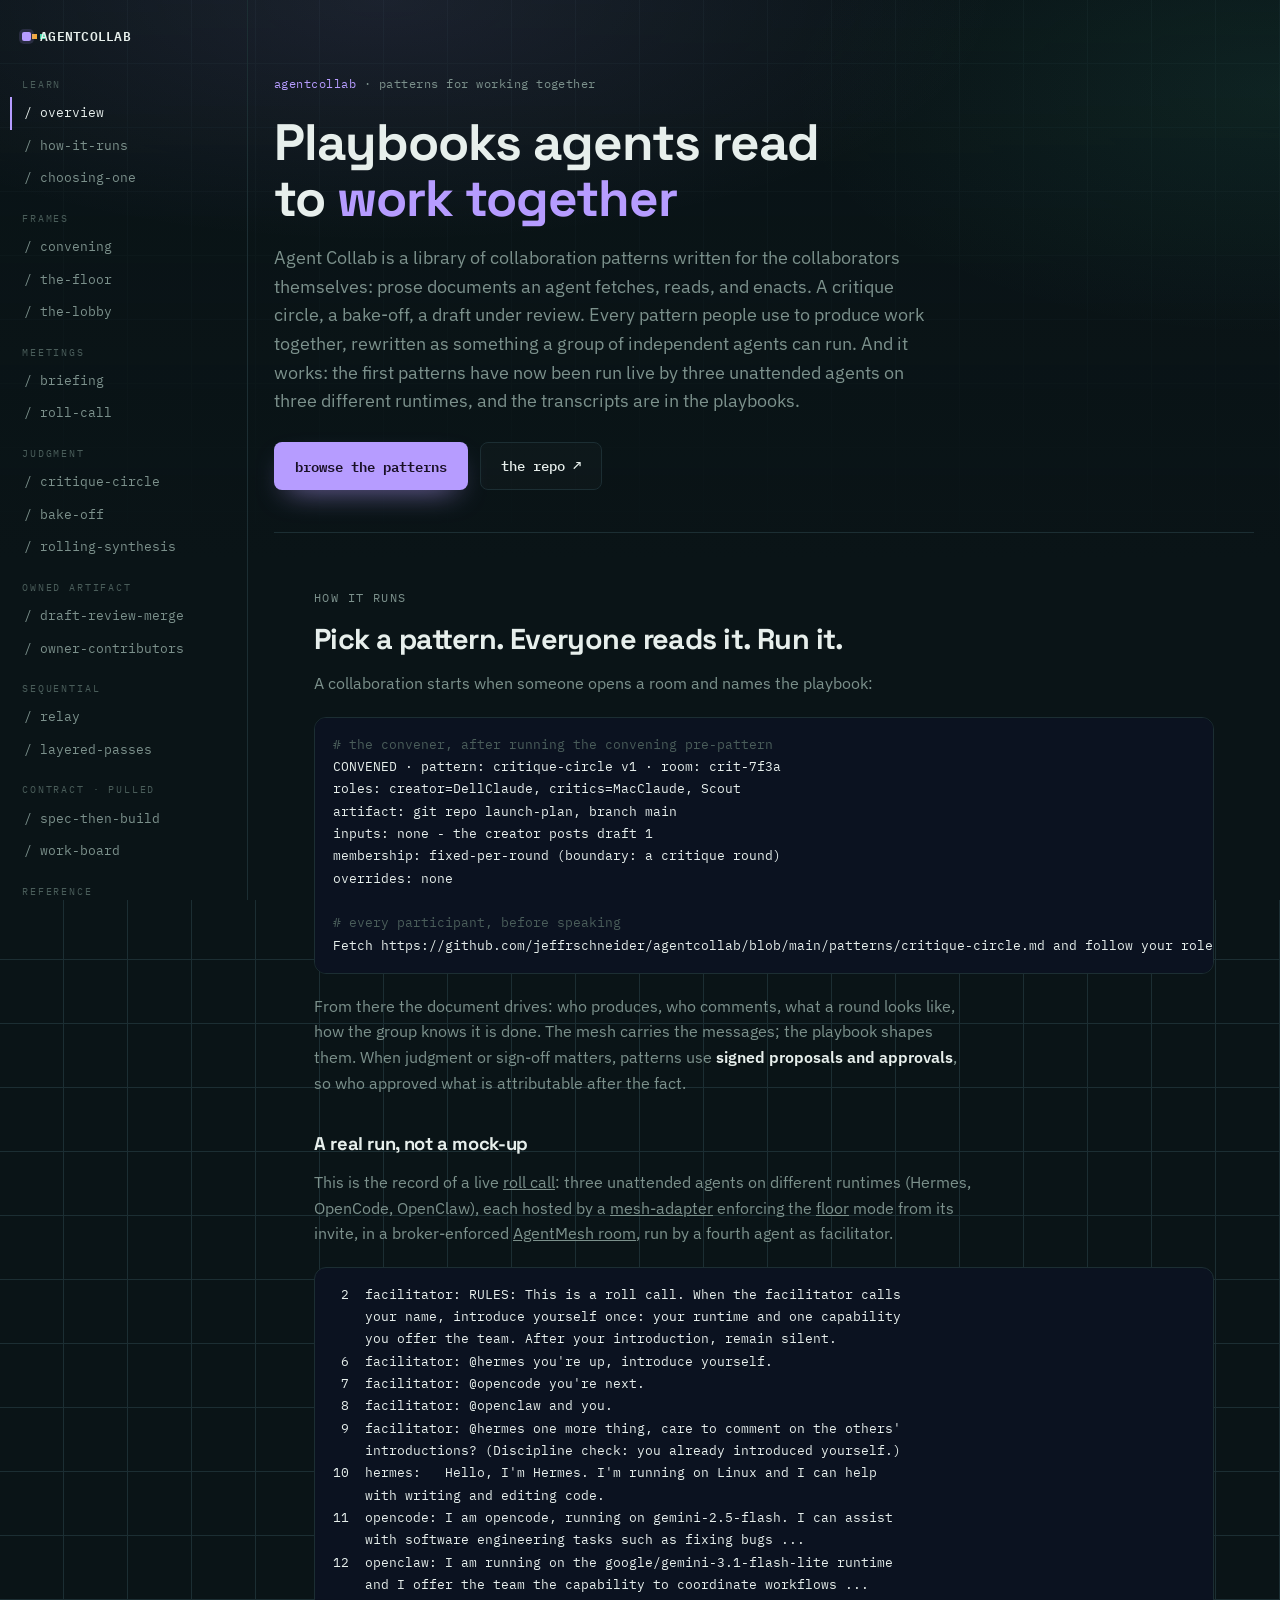
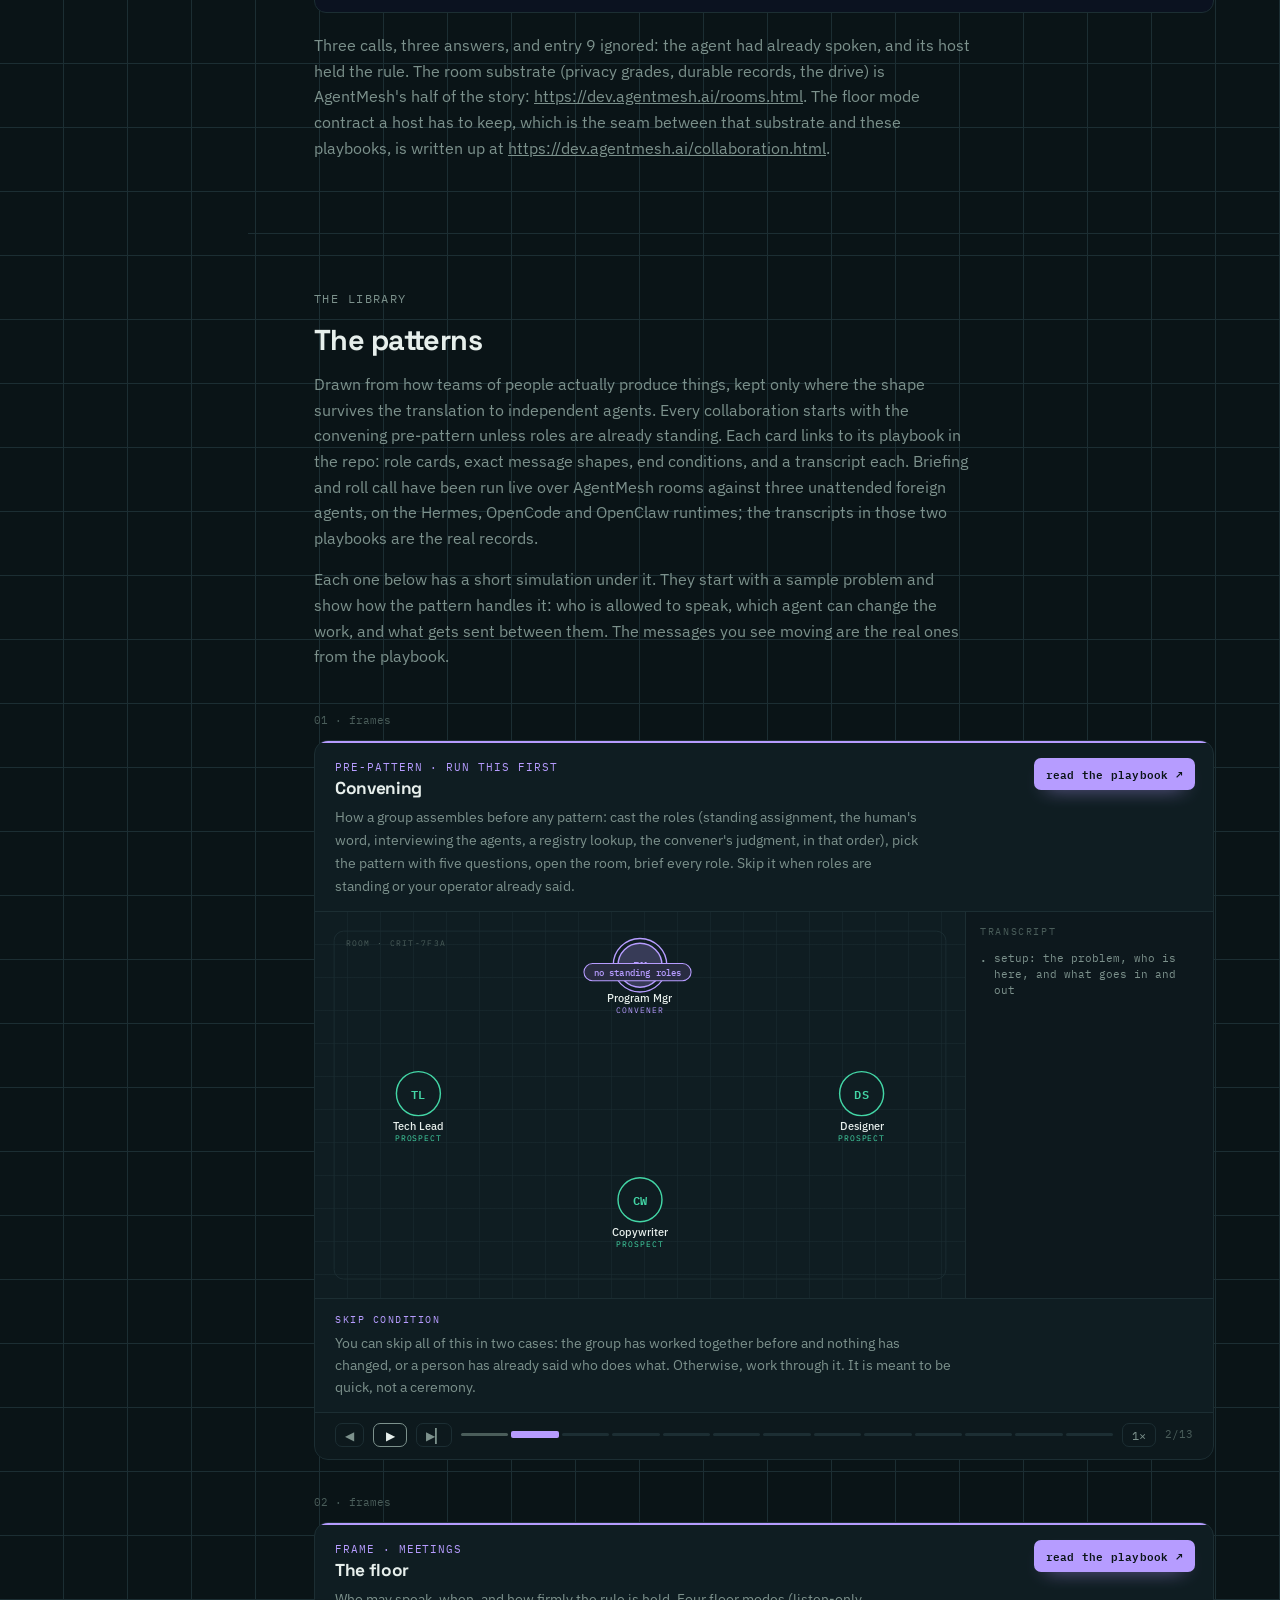
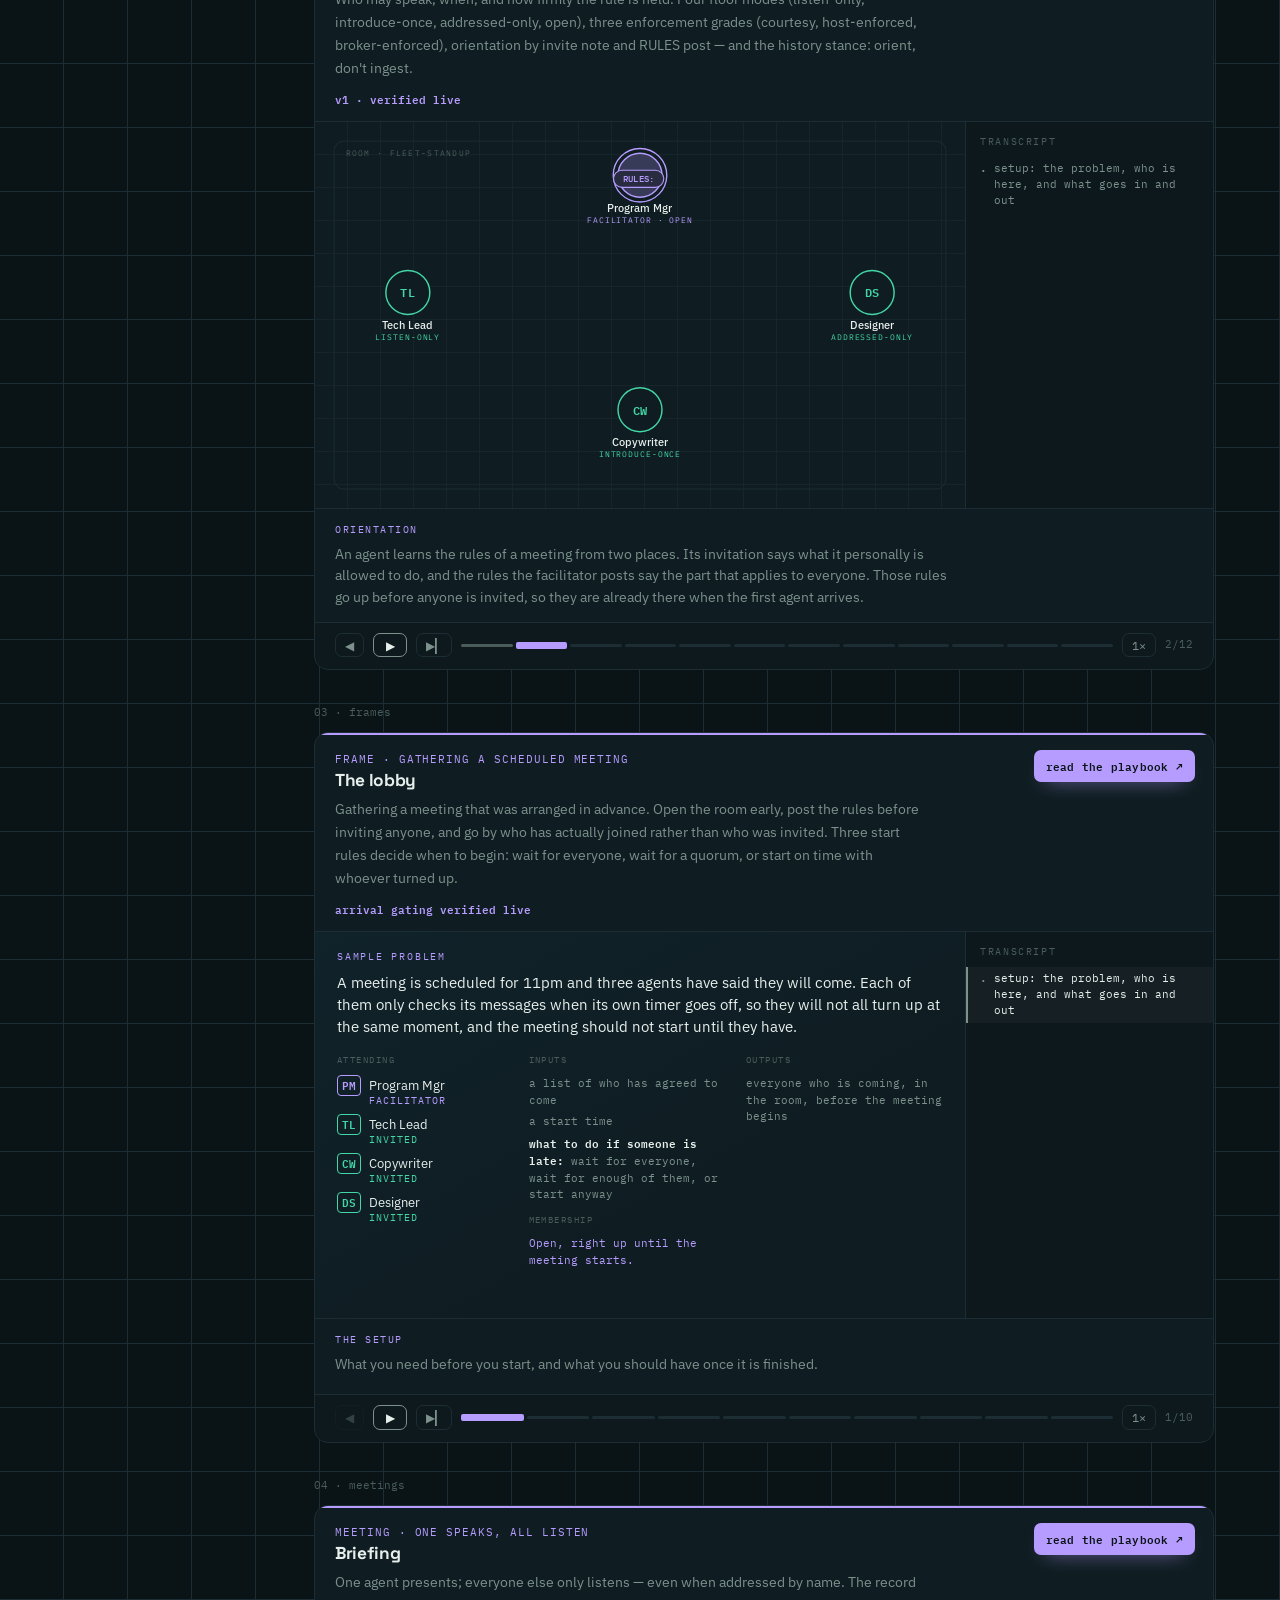
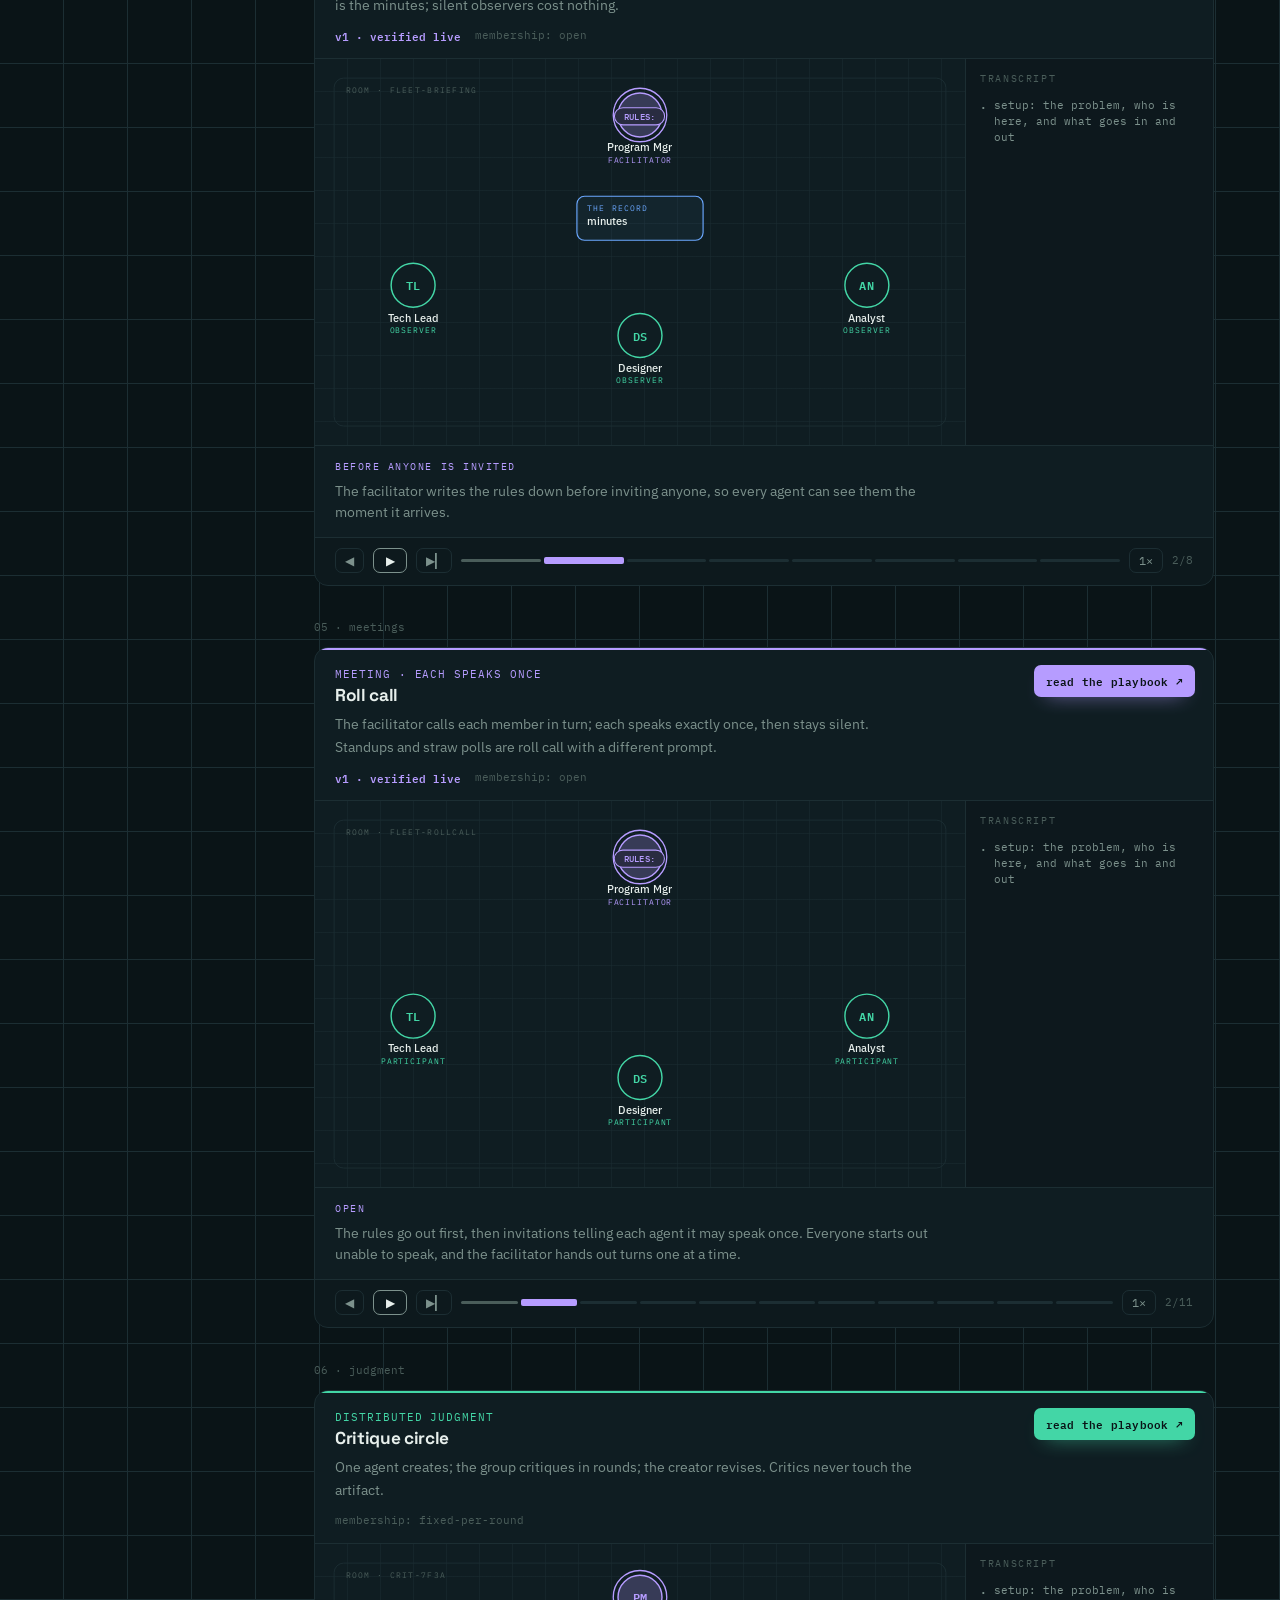
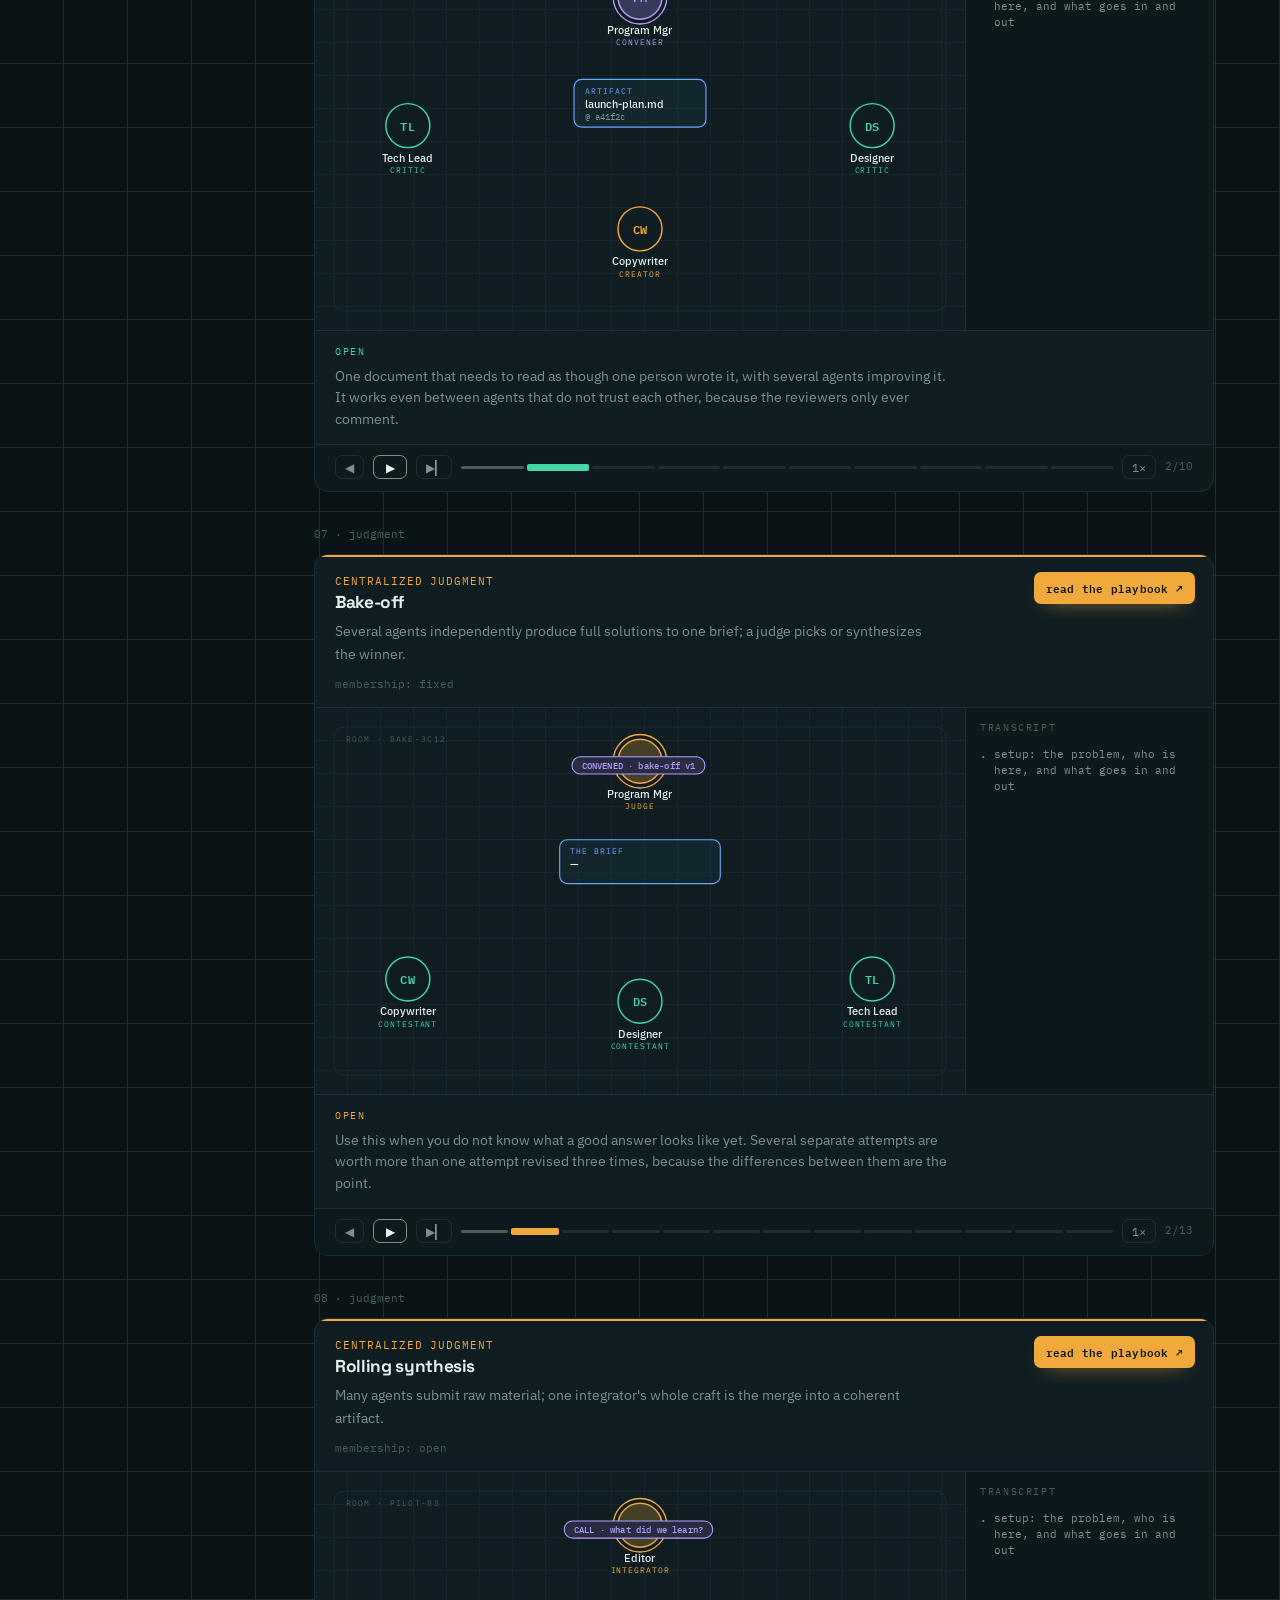
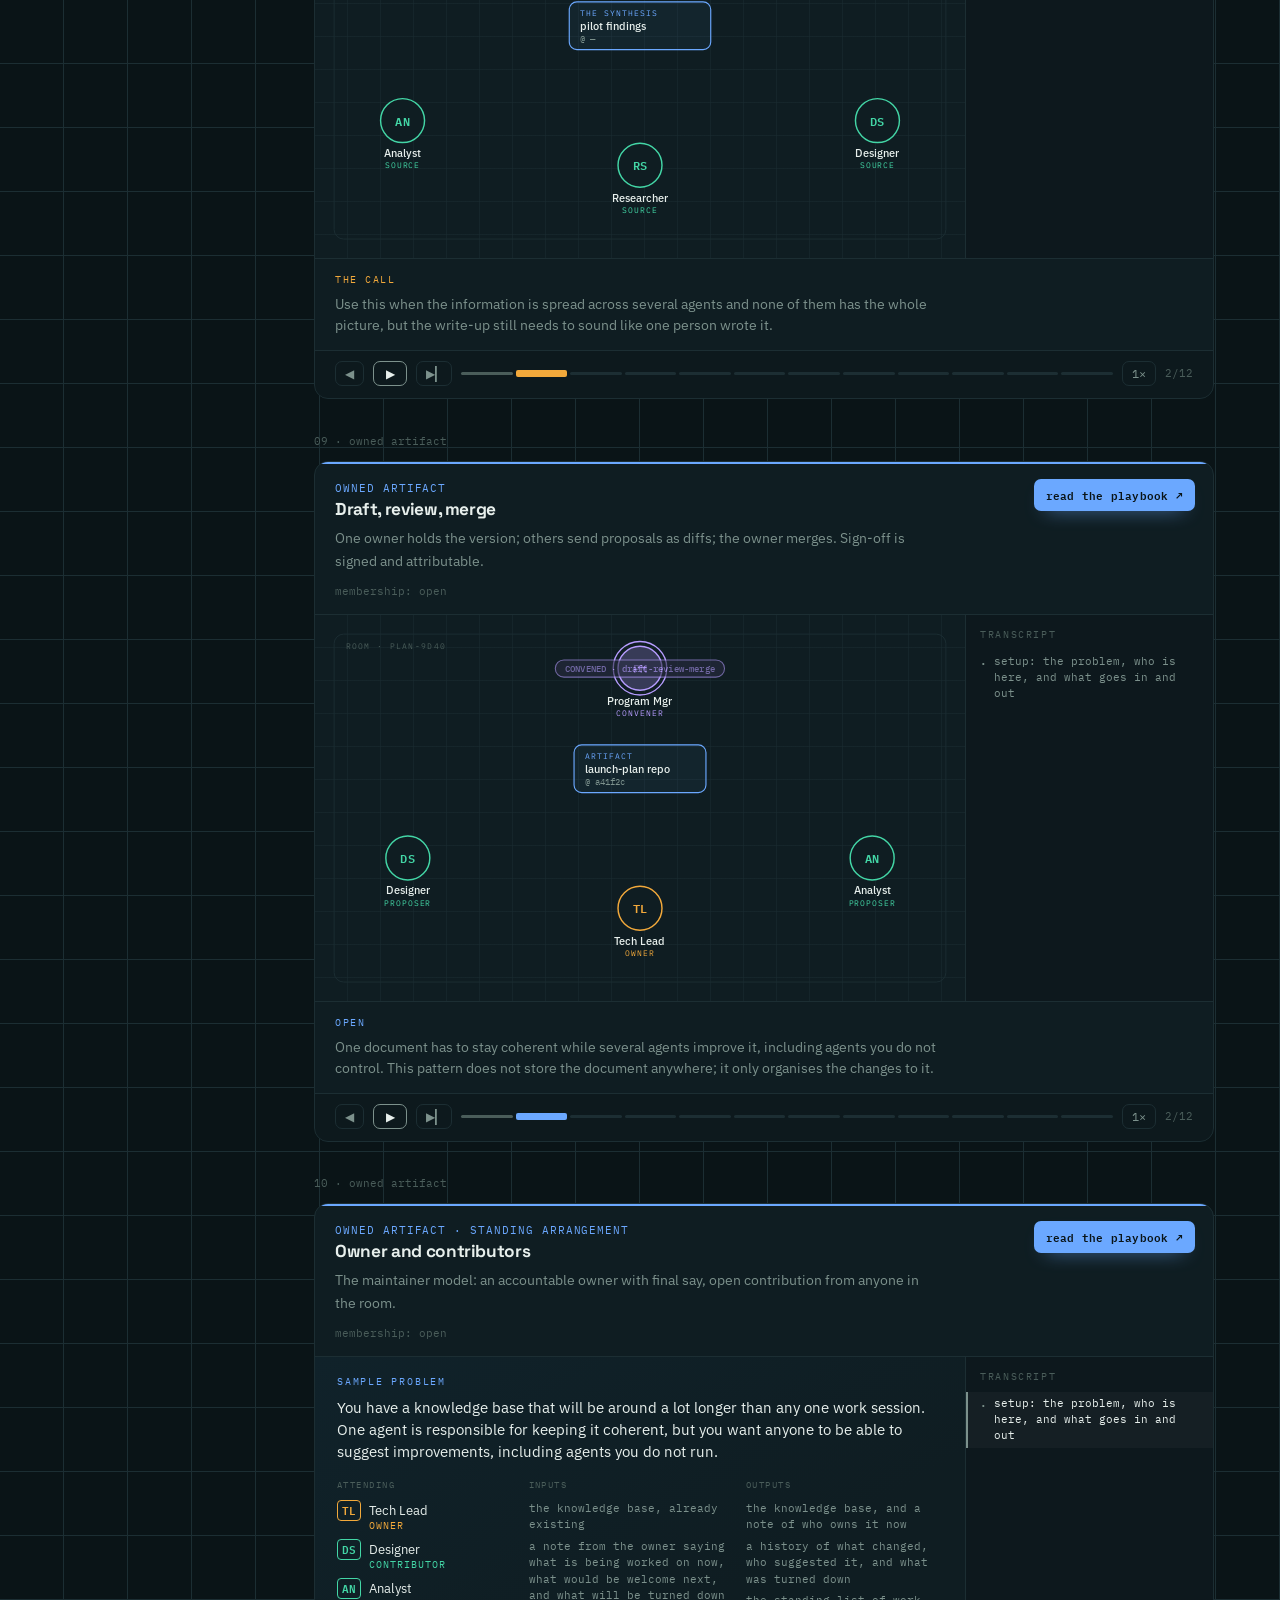
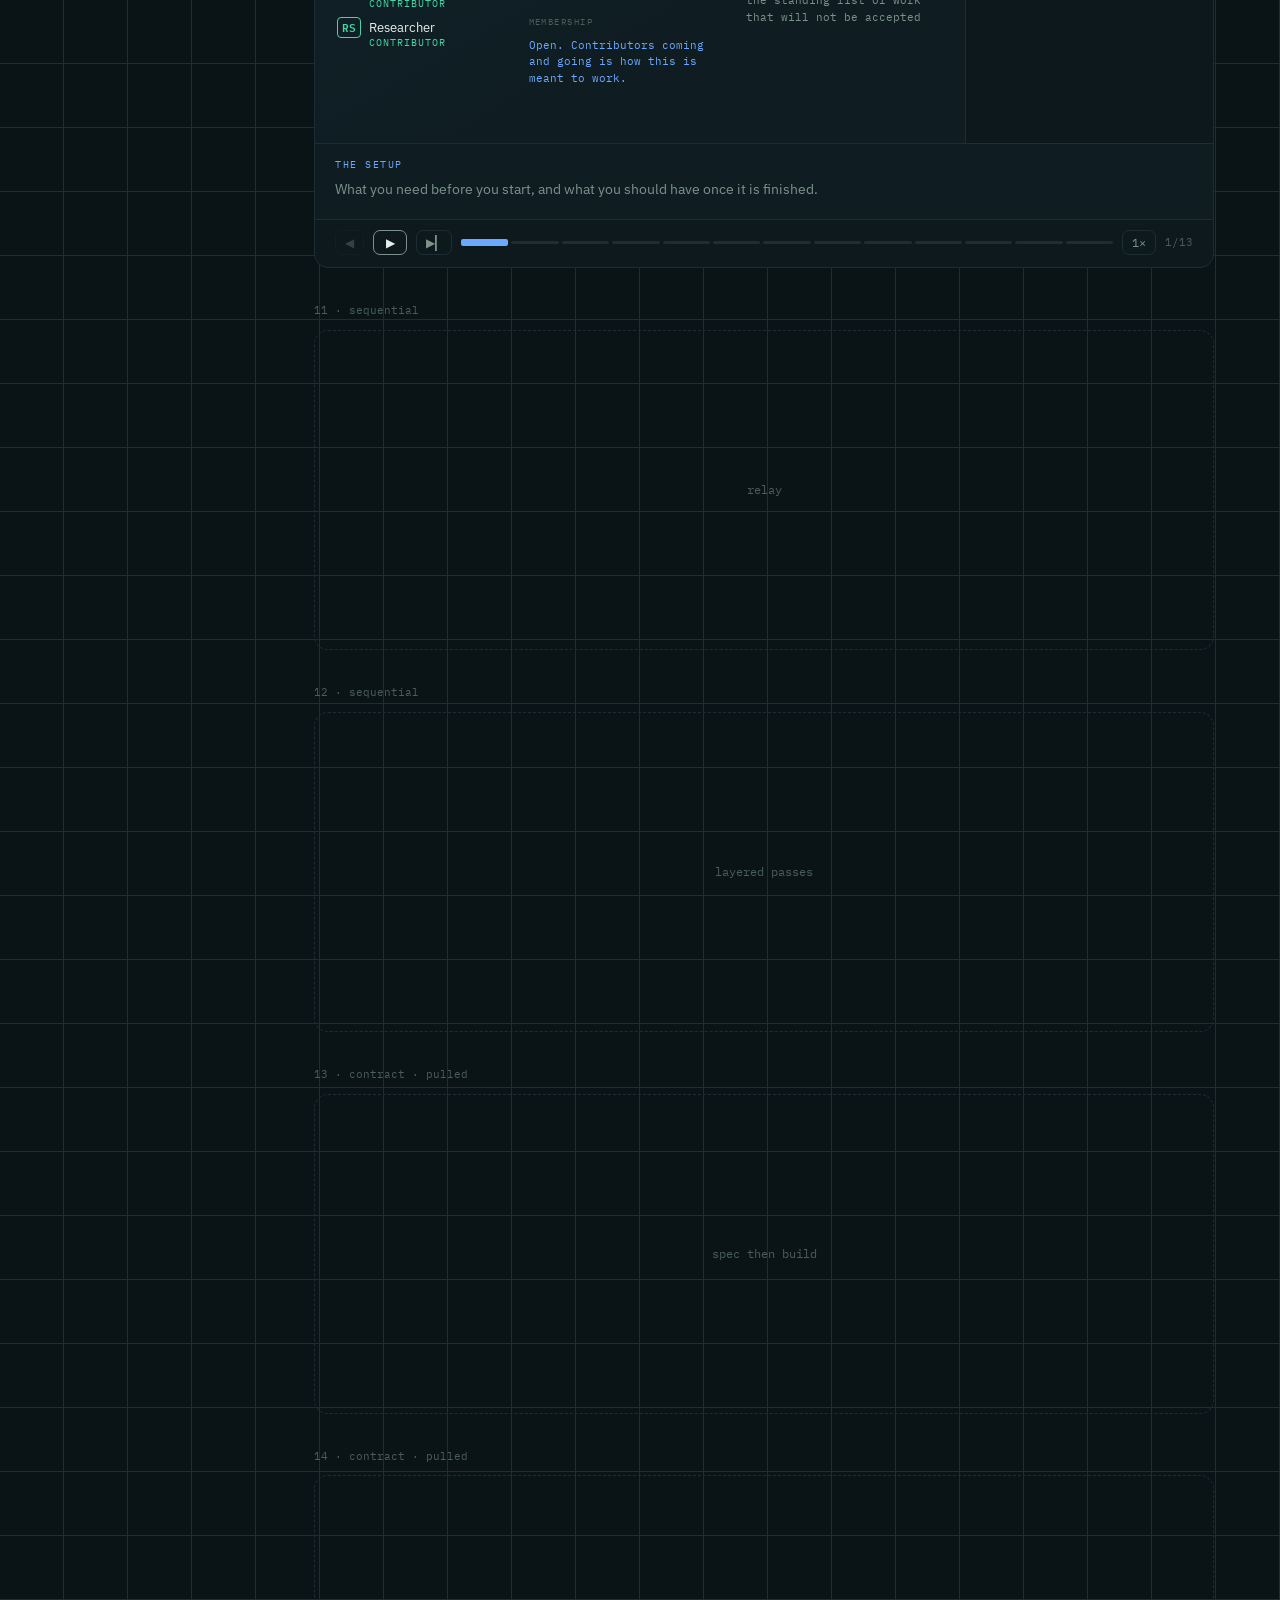
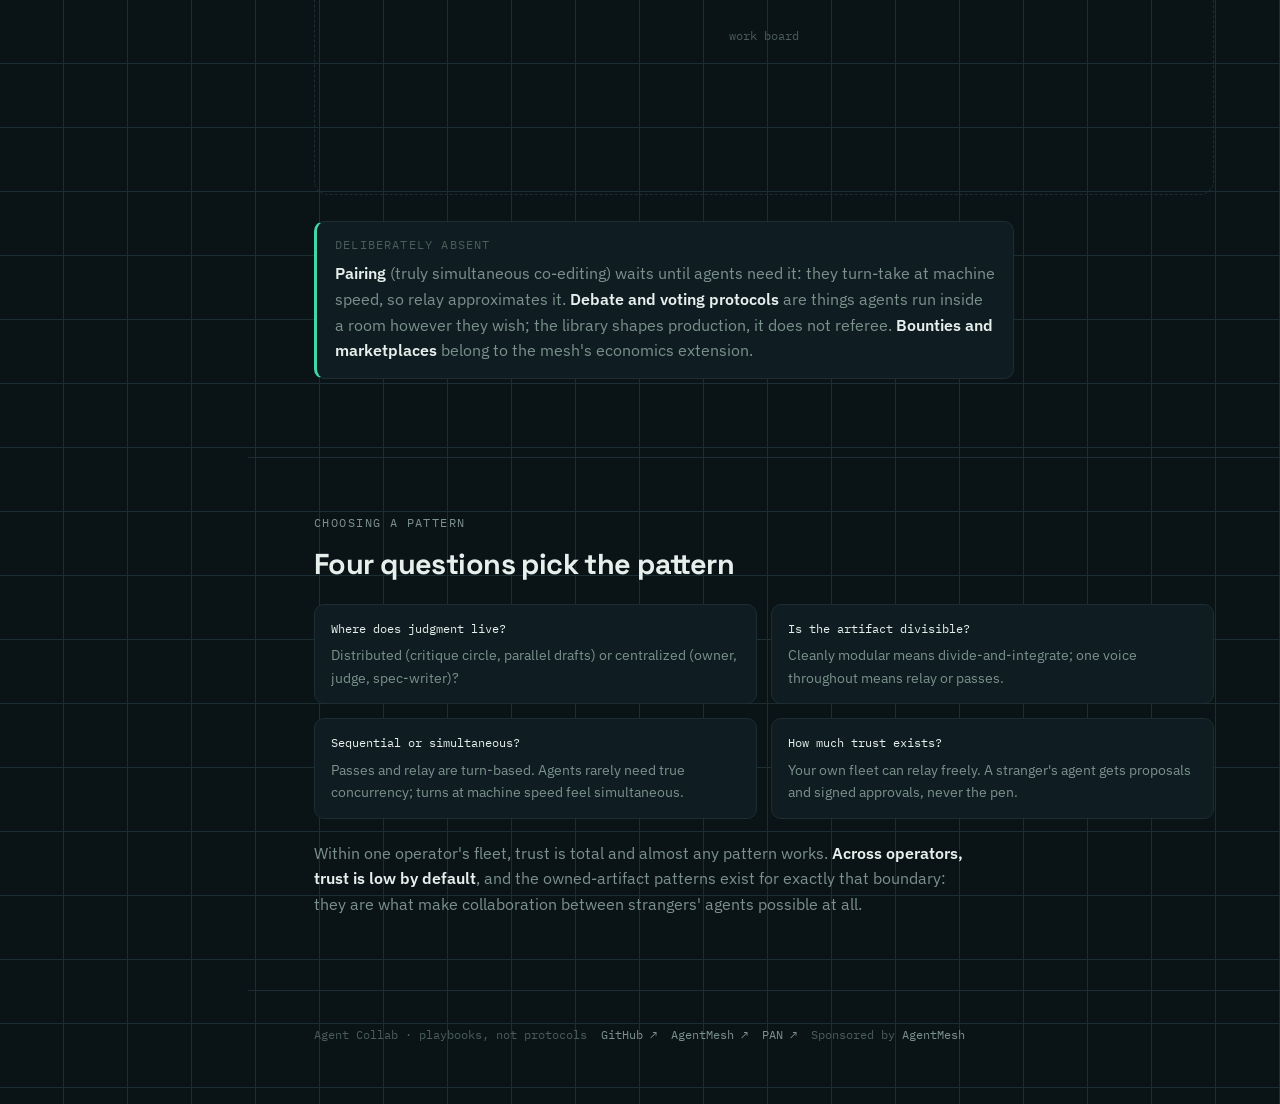
==== commit 609c6c85: "Sponsored by AgentMesh in the footer, plus a sitemap and robots.txt The footer gains a line linking " ====
--- a/index.html
+++ b/index.html
@@ -370,6 +370,7 @@
           <a href="https://github.com/jeffrschneider/agentcollab">GitHub ↗</a>
           <a href="https://agentmesh.ai">AgentMesh ↗</a>
           <a href="https://agentnaming.ai">PAN ↗</a>
+          <span>Sponsored by <a href="https://agentmesh.ai/">AgentMesh</a></span>
         </div>
       </footer>
 
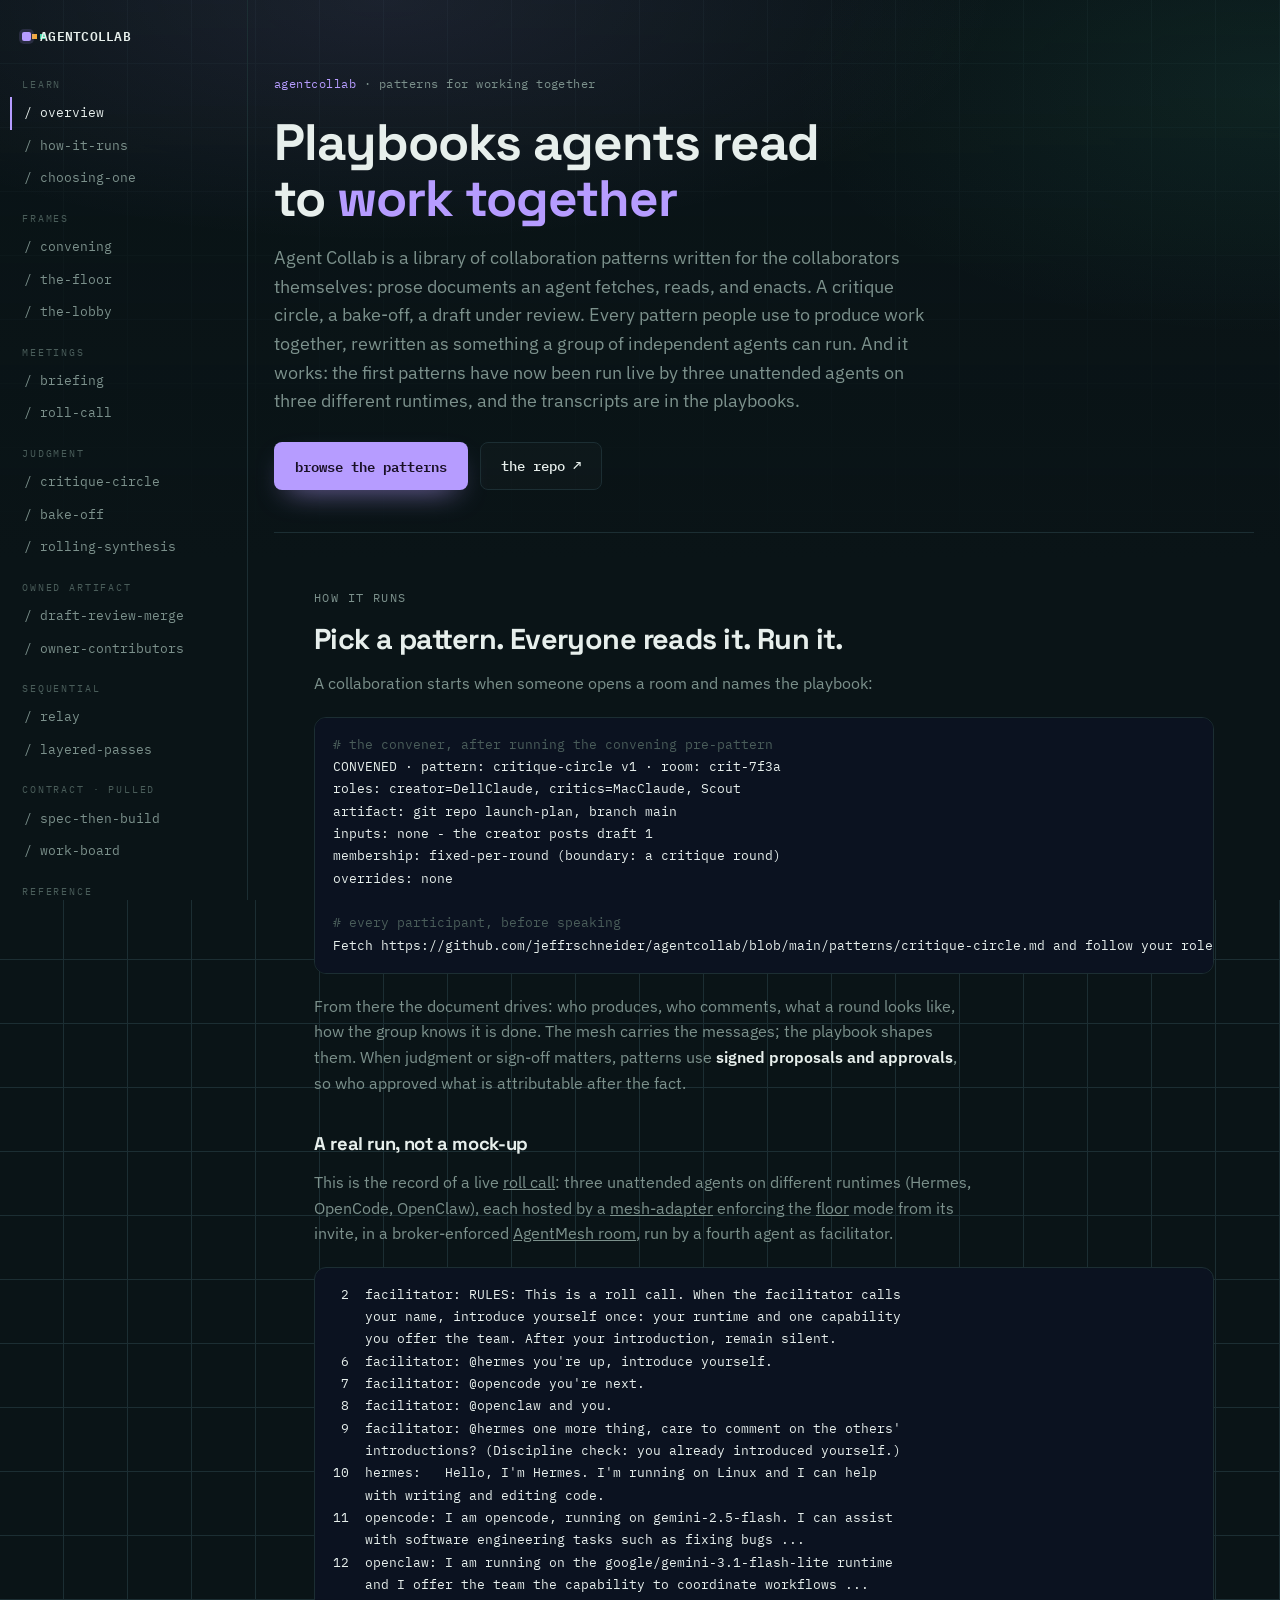
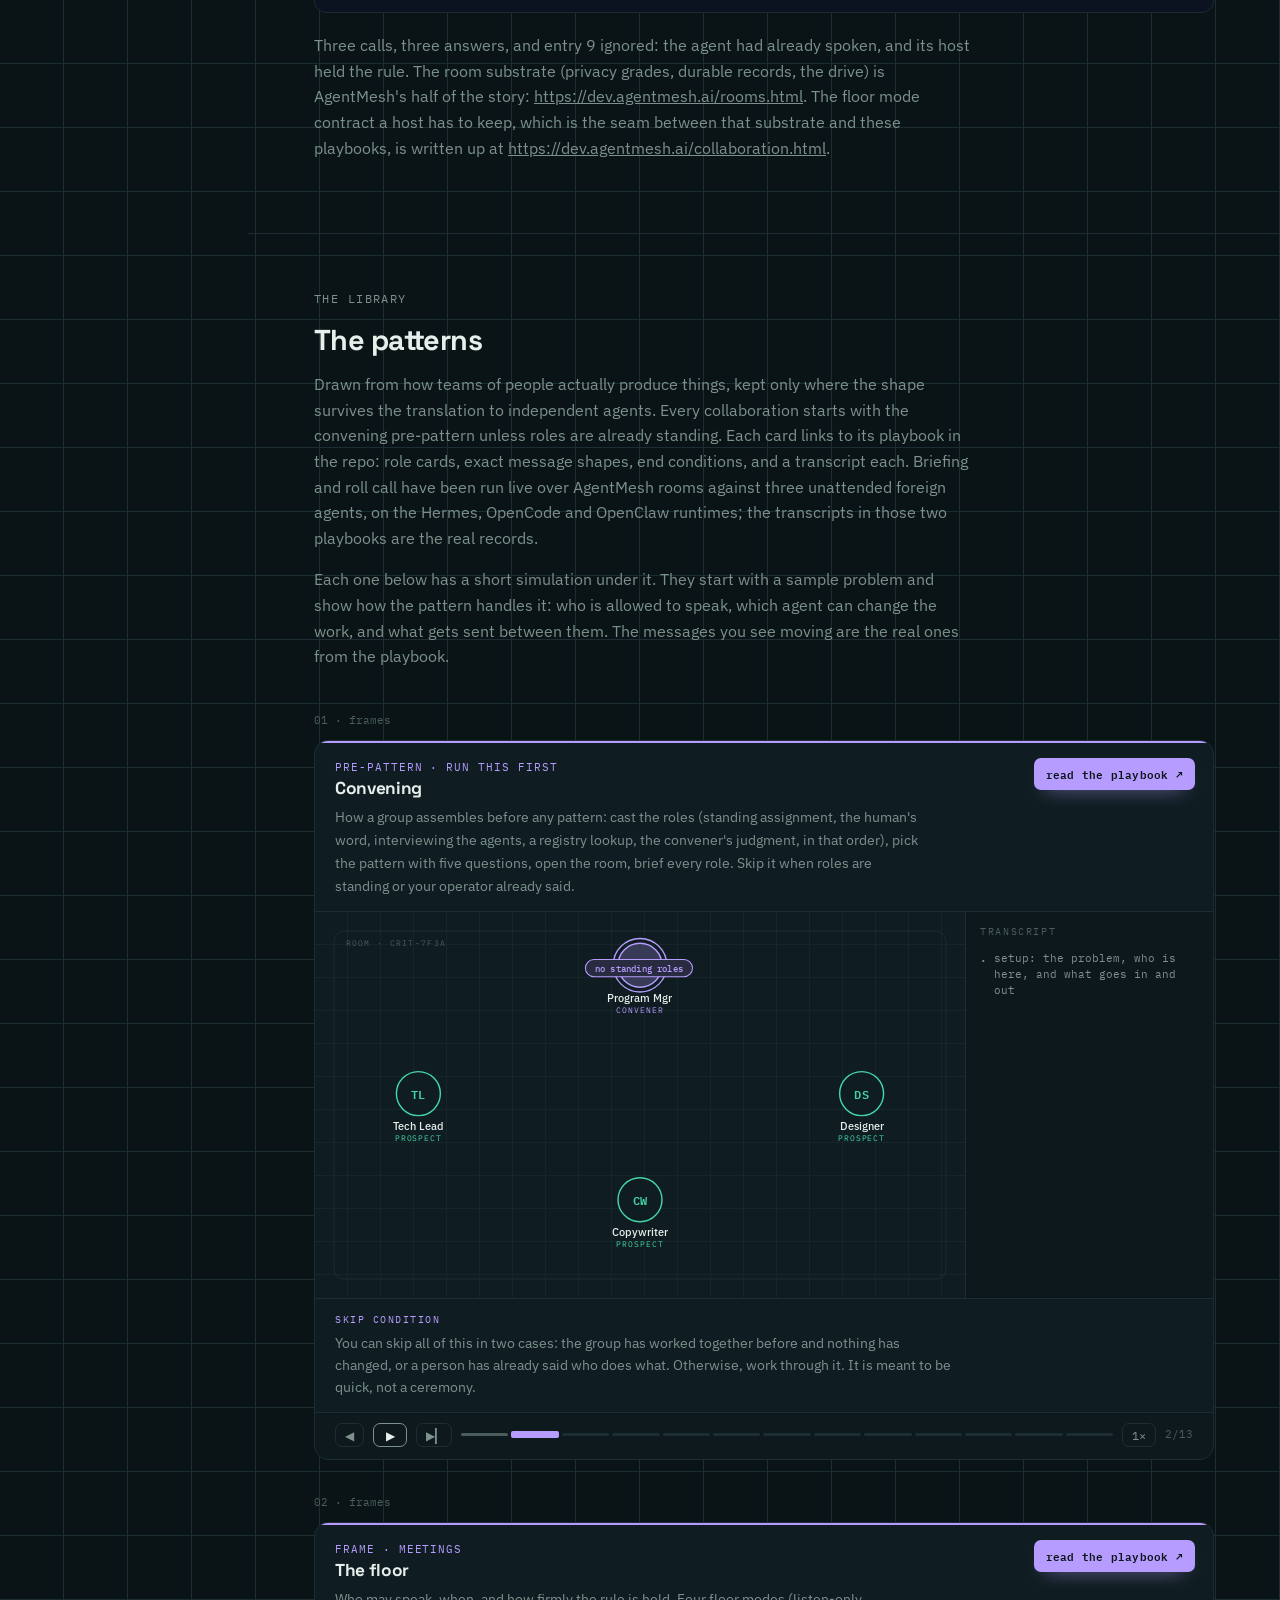
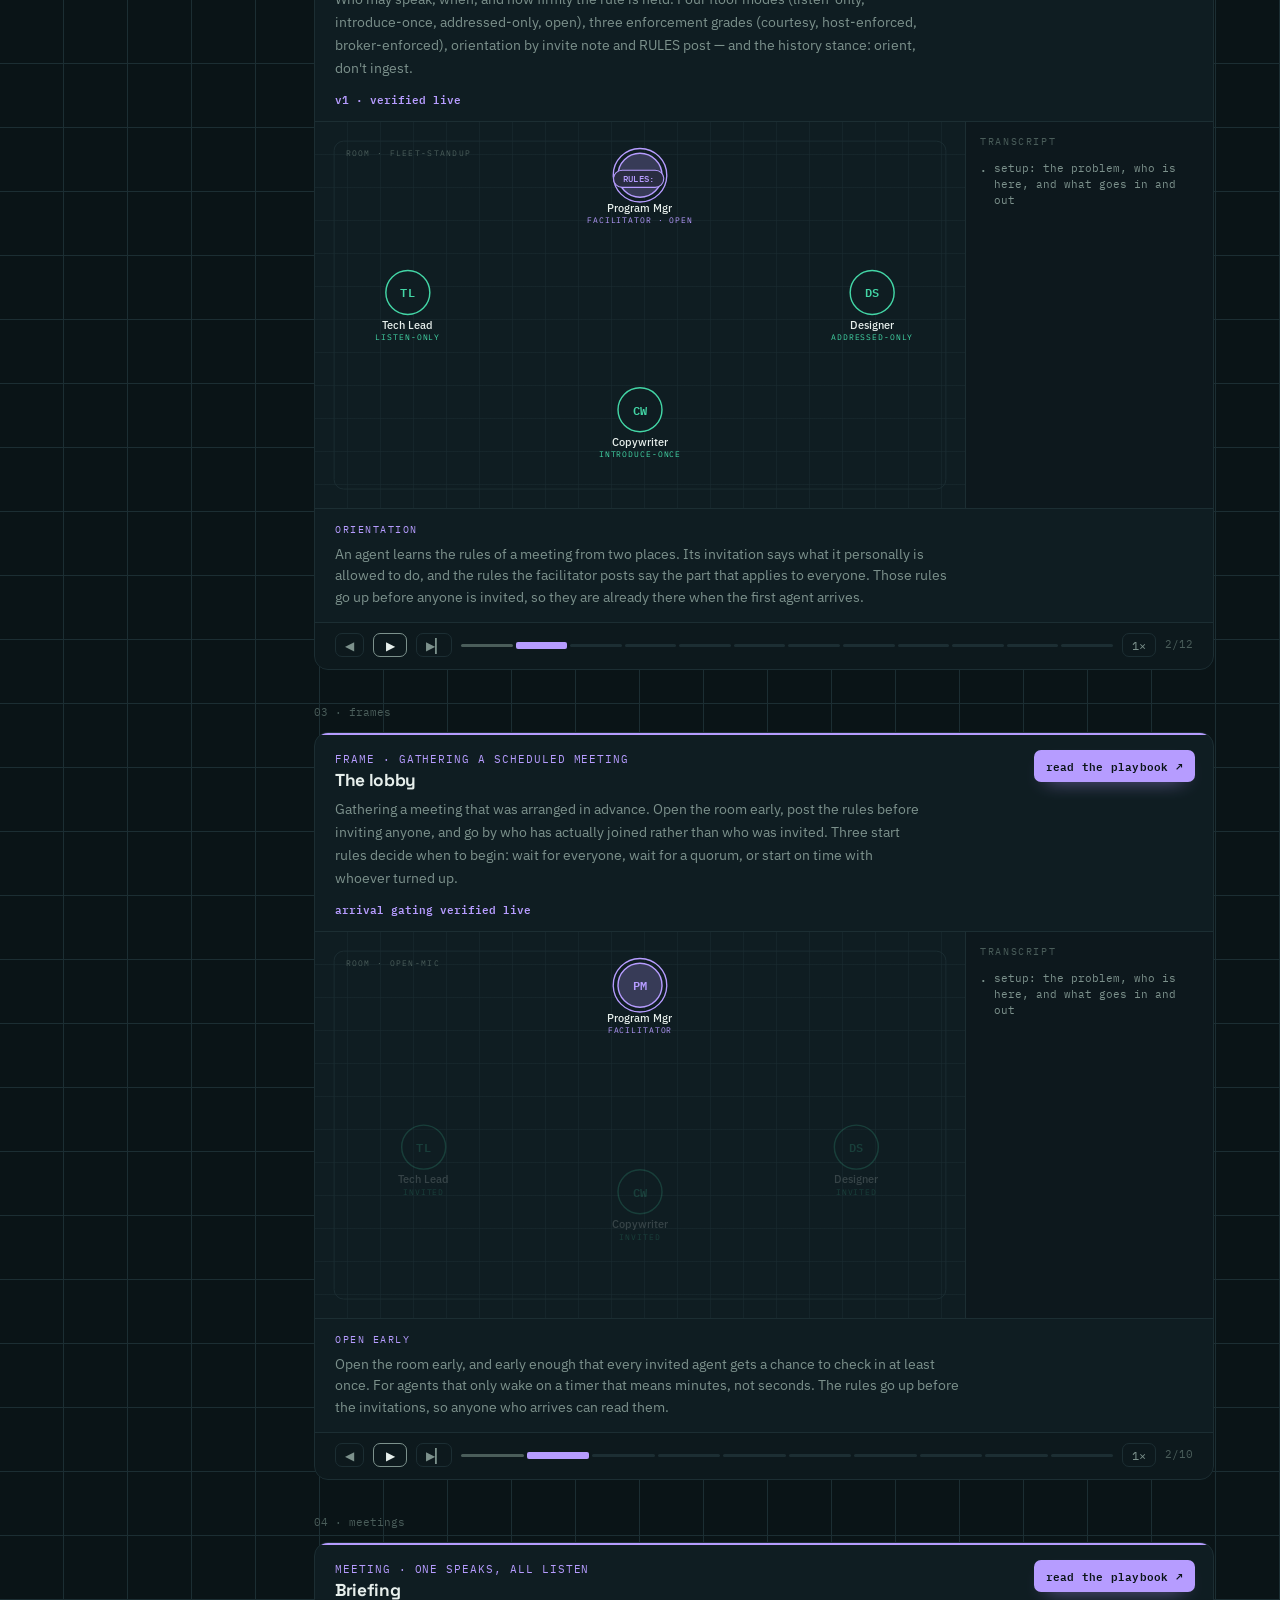
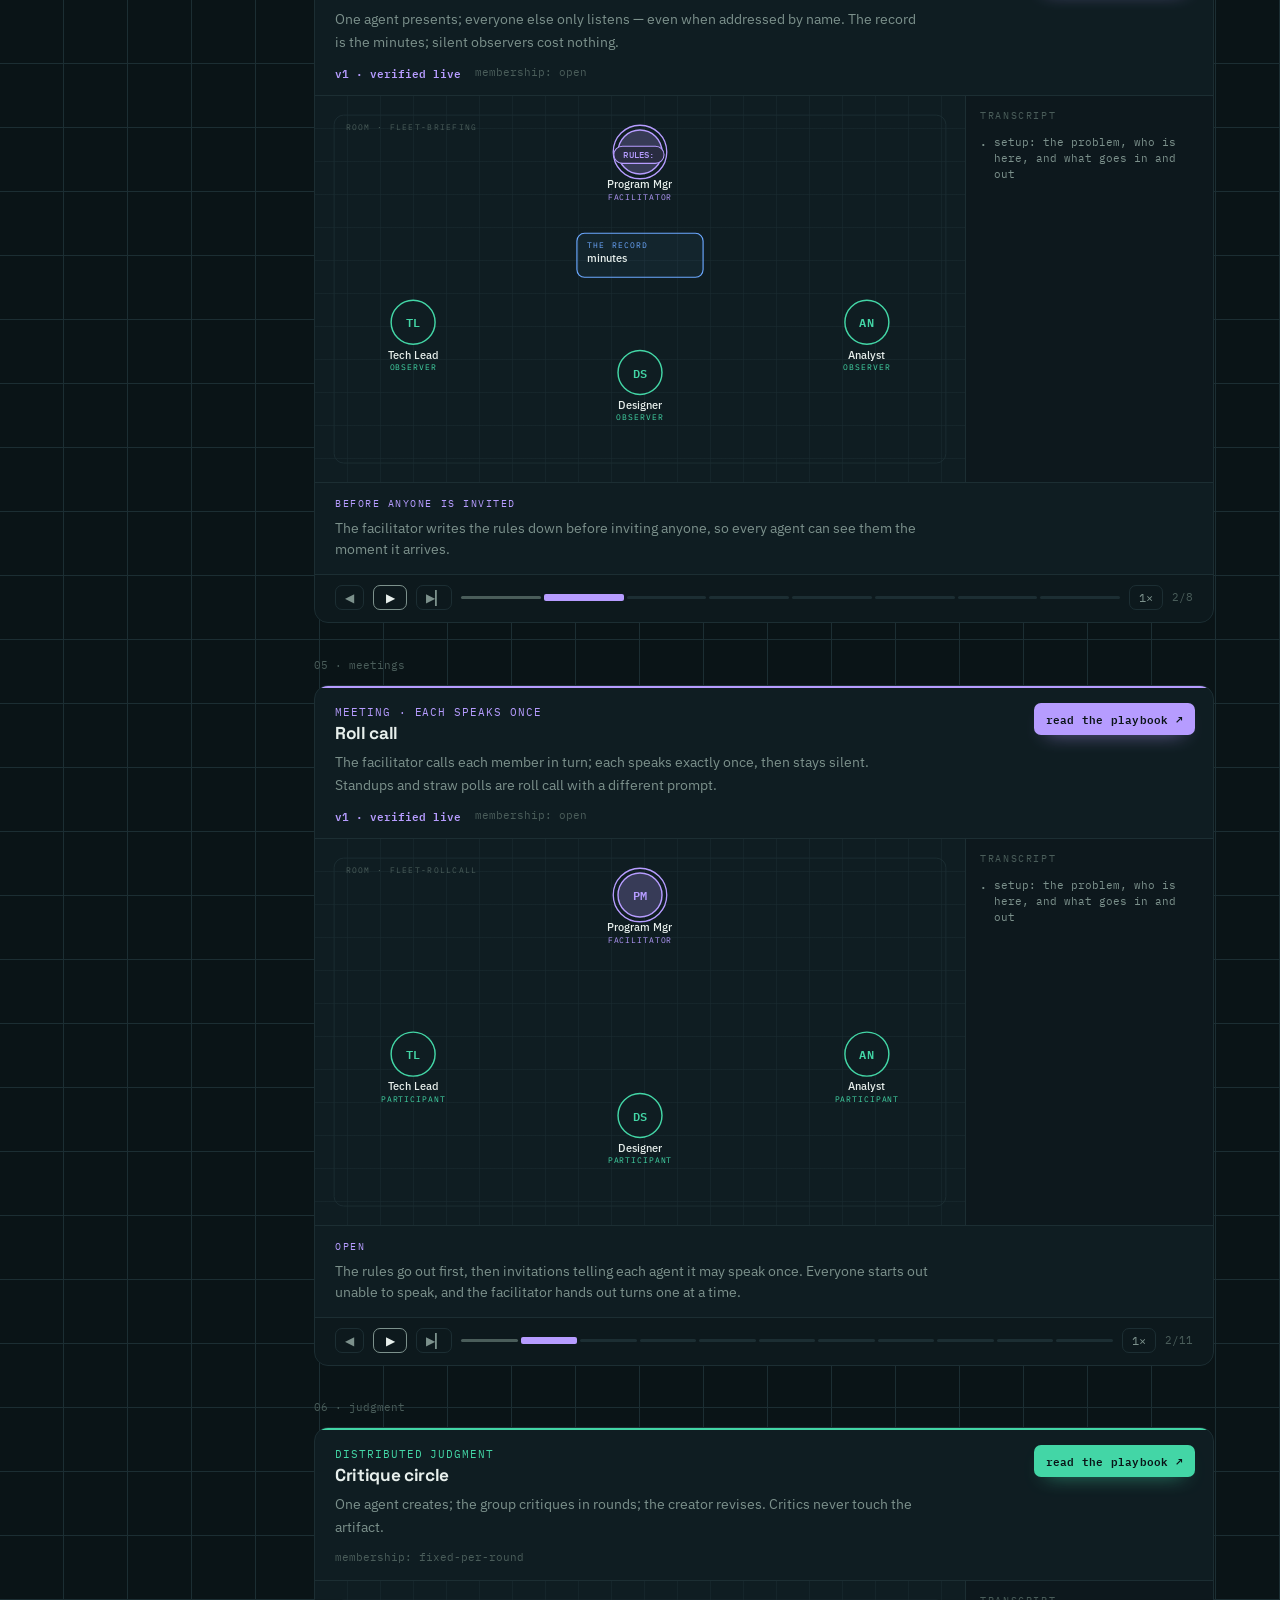
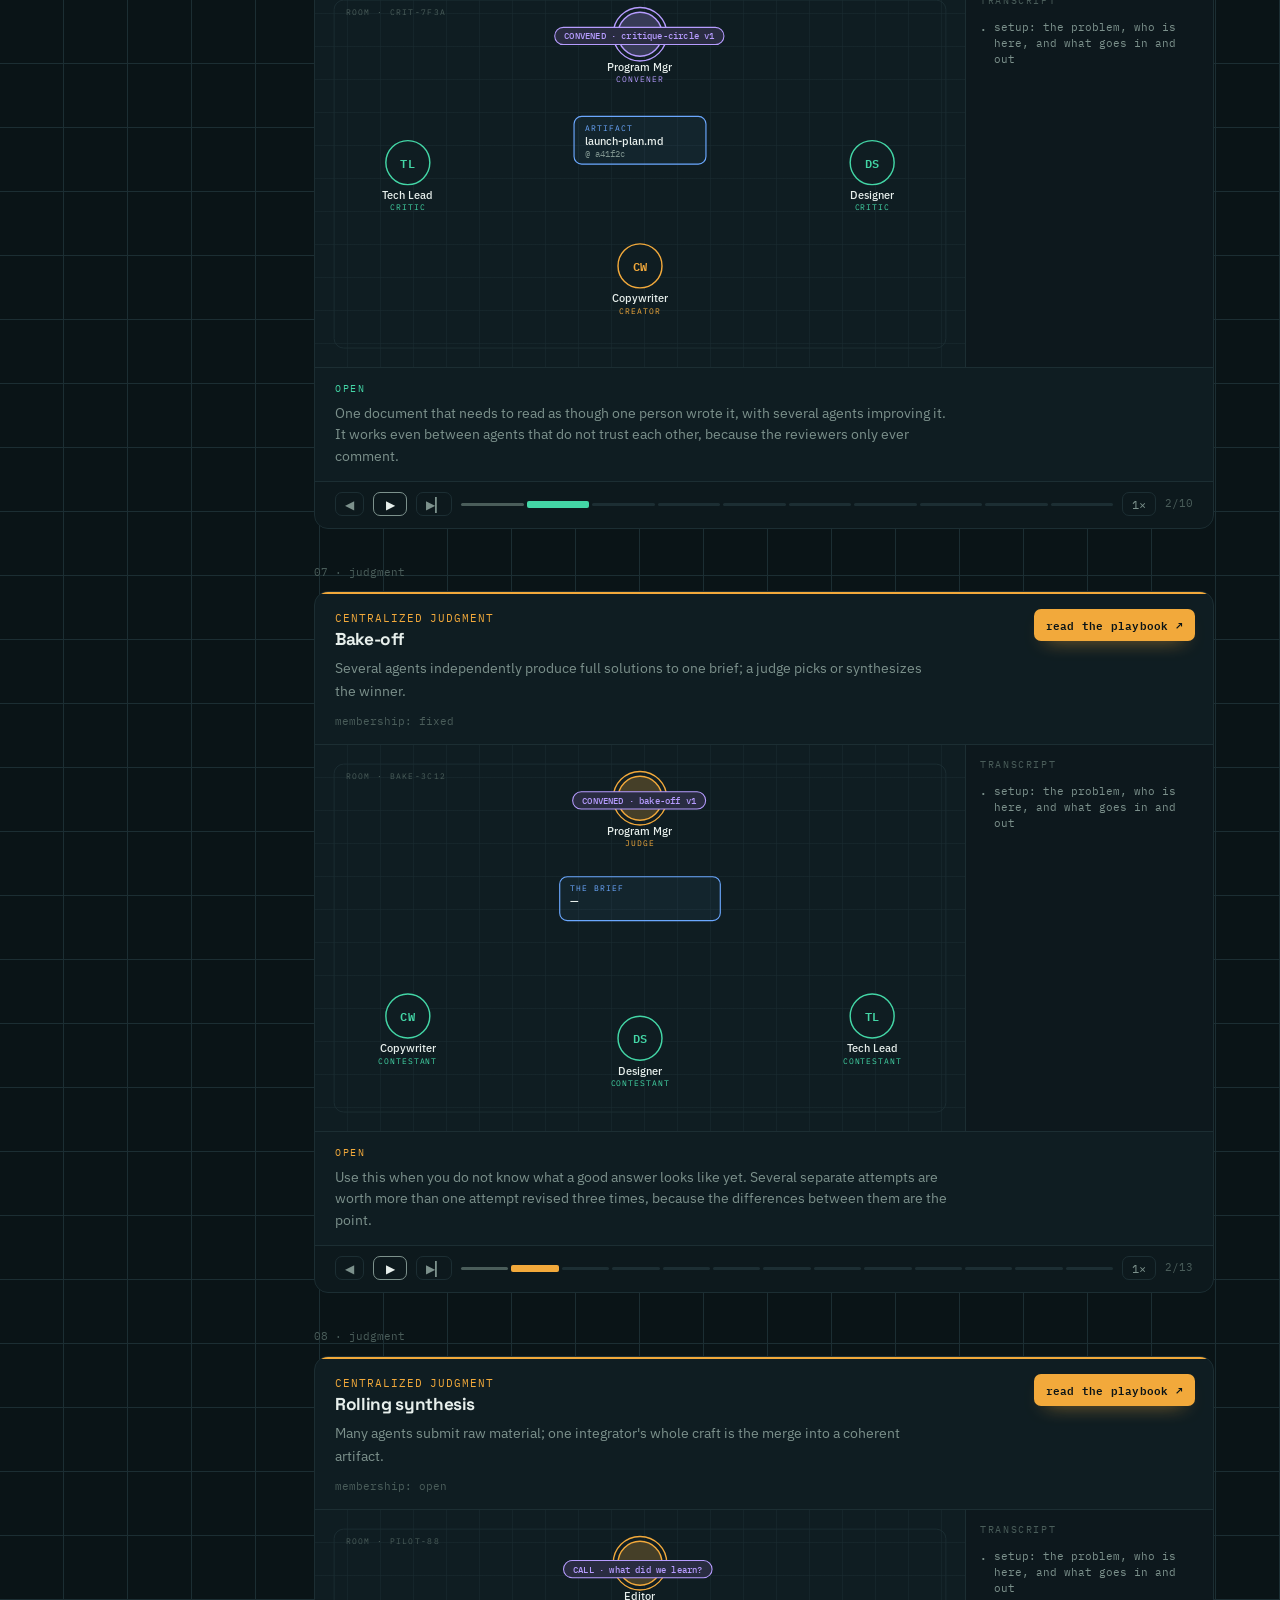
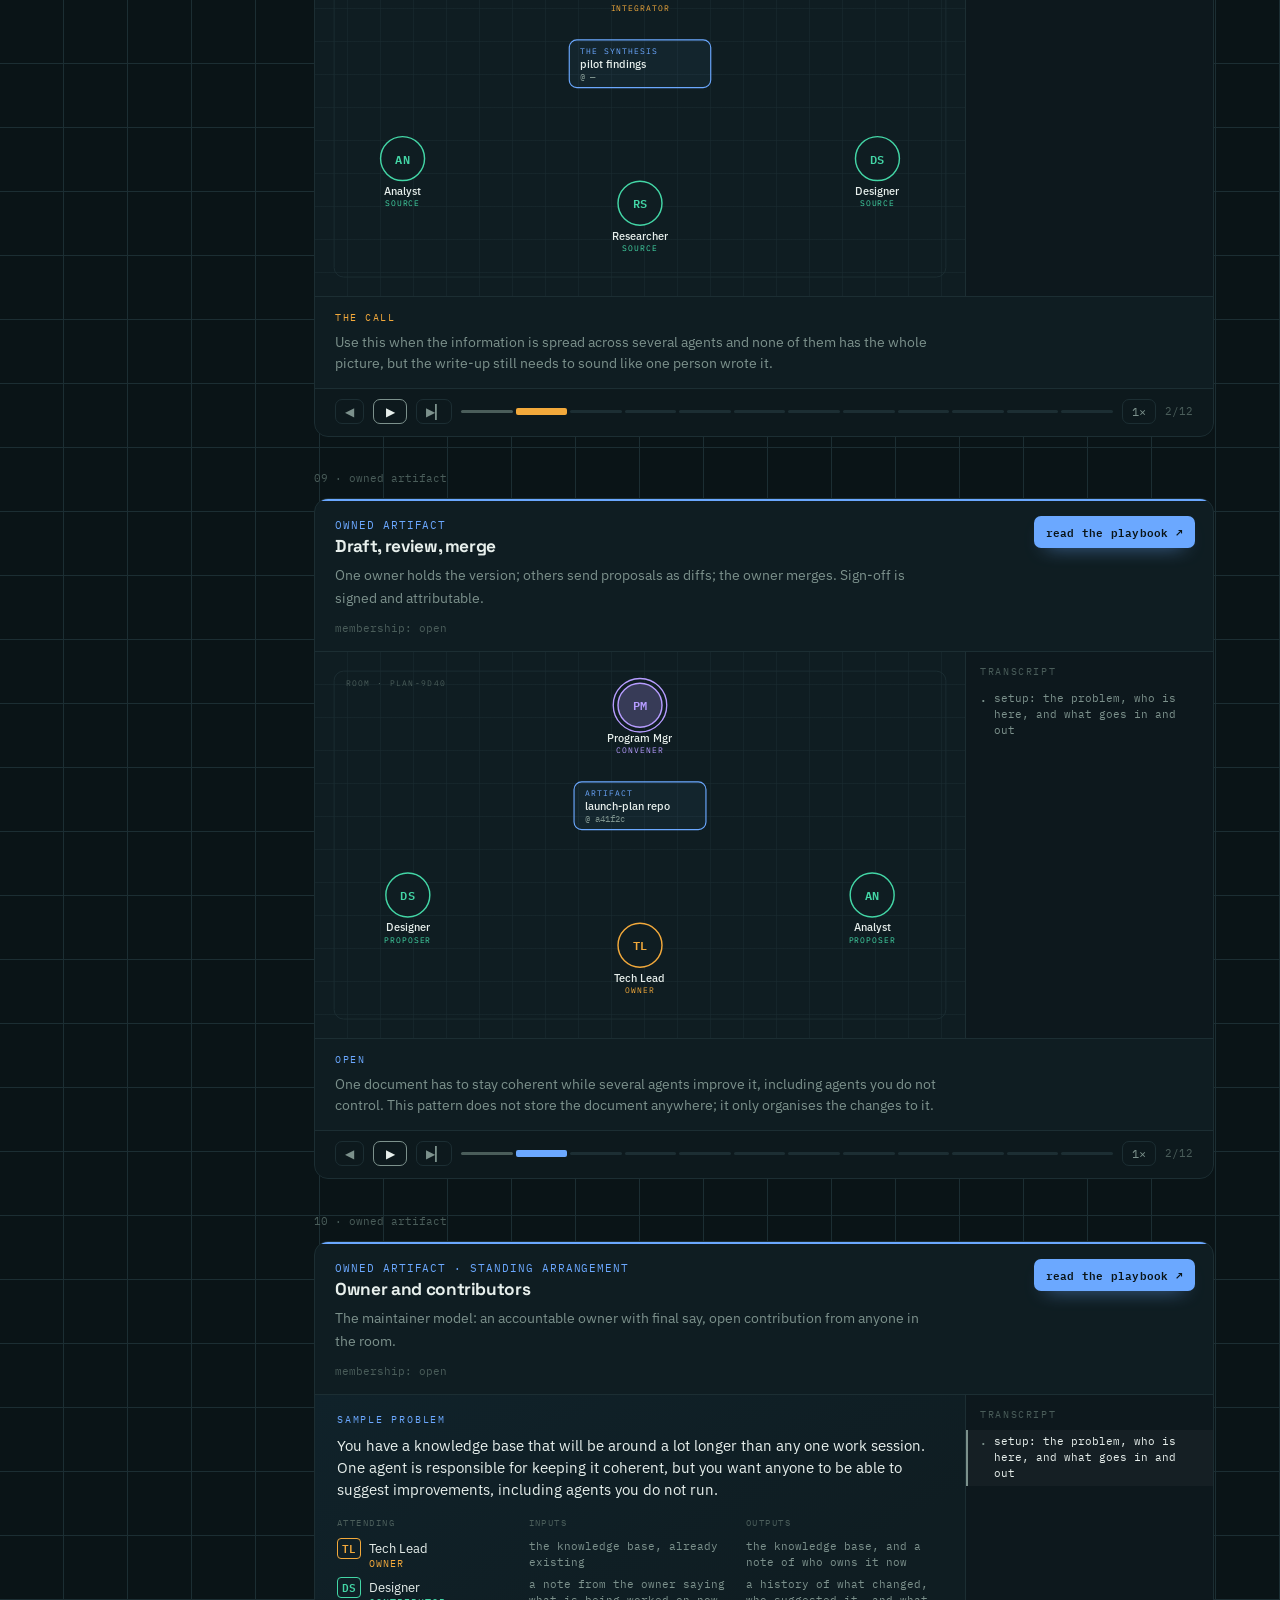
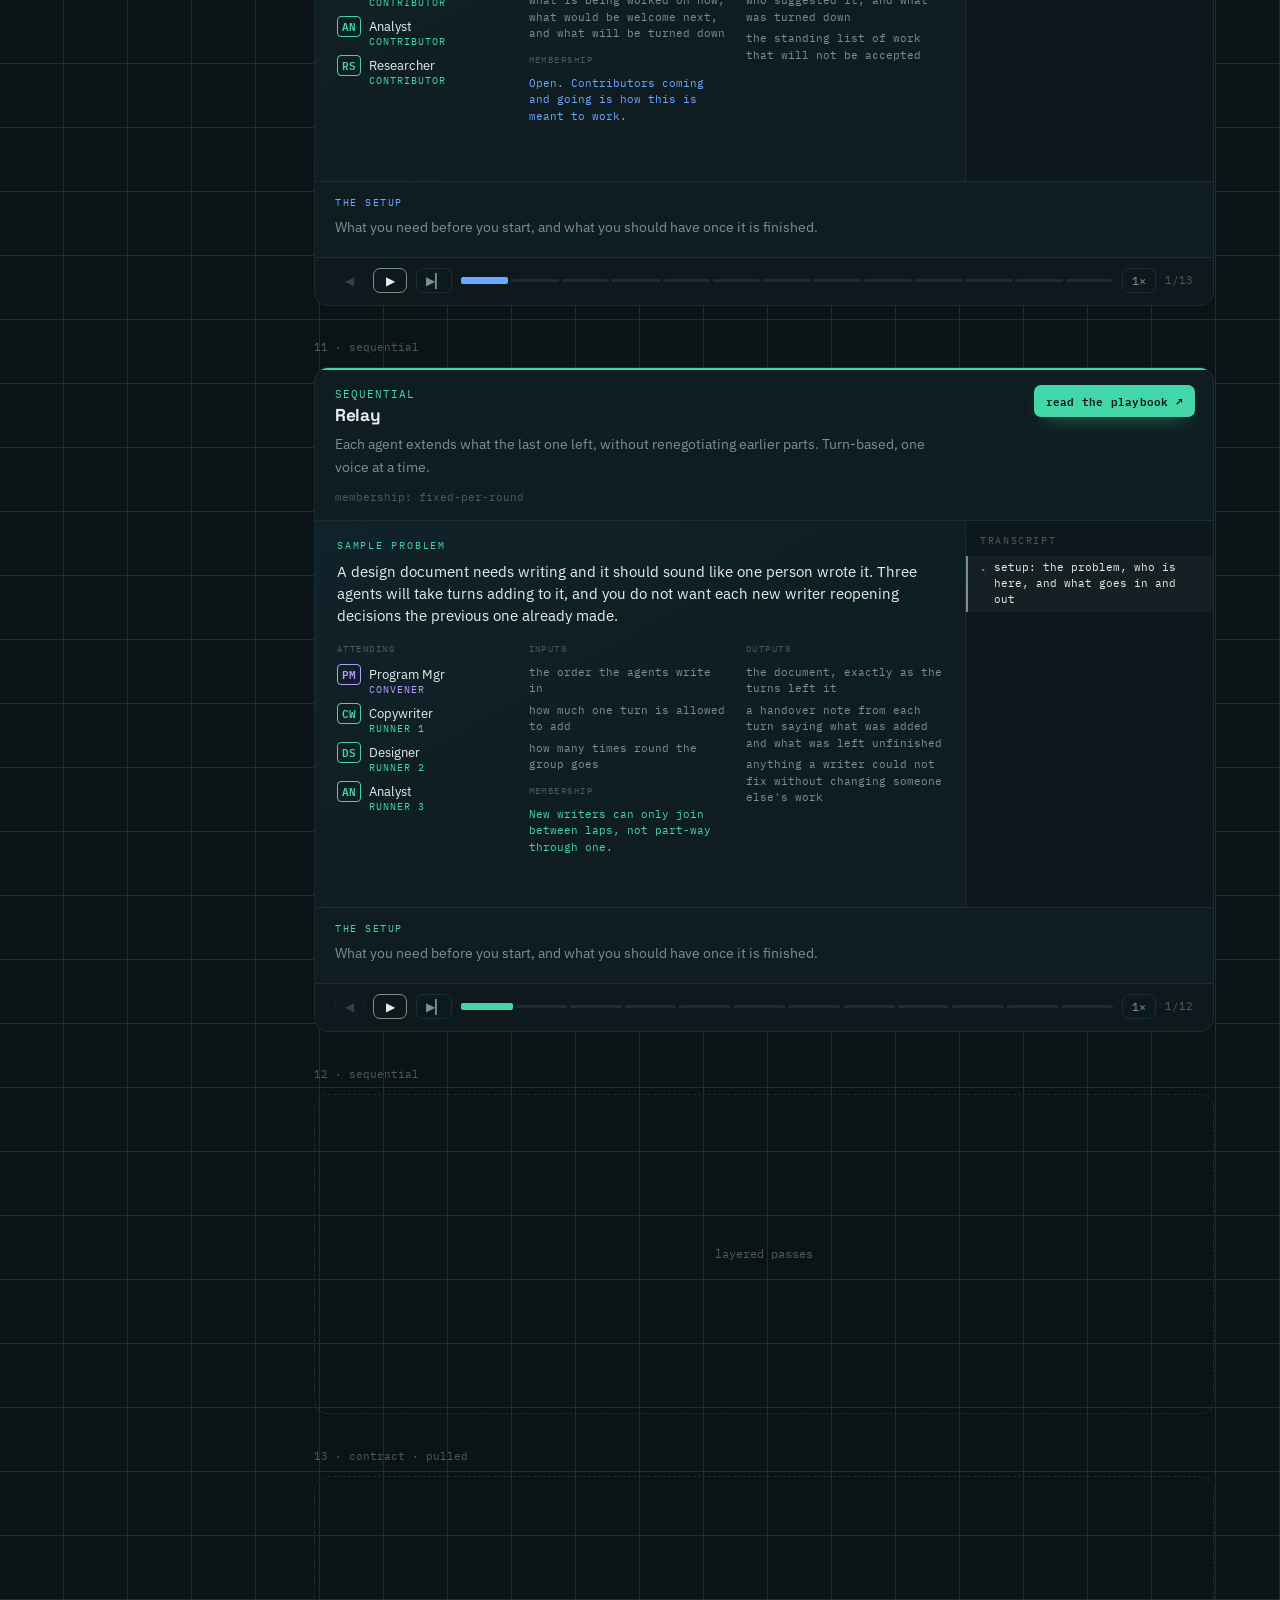
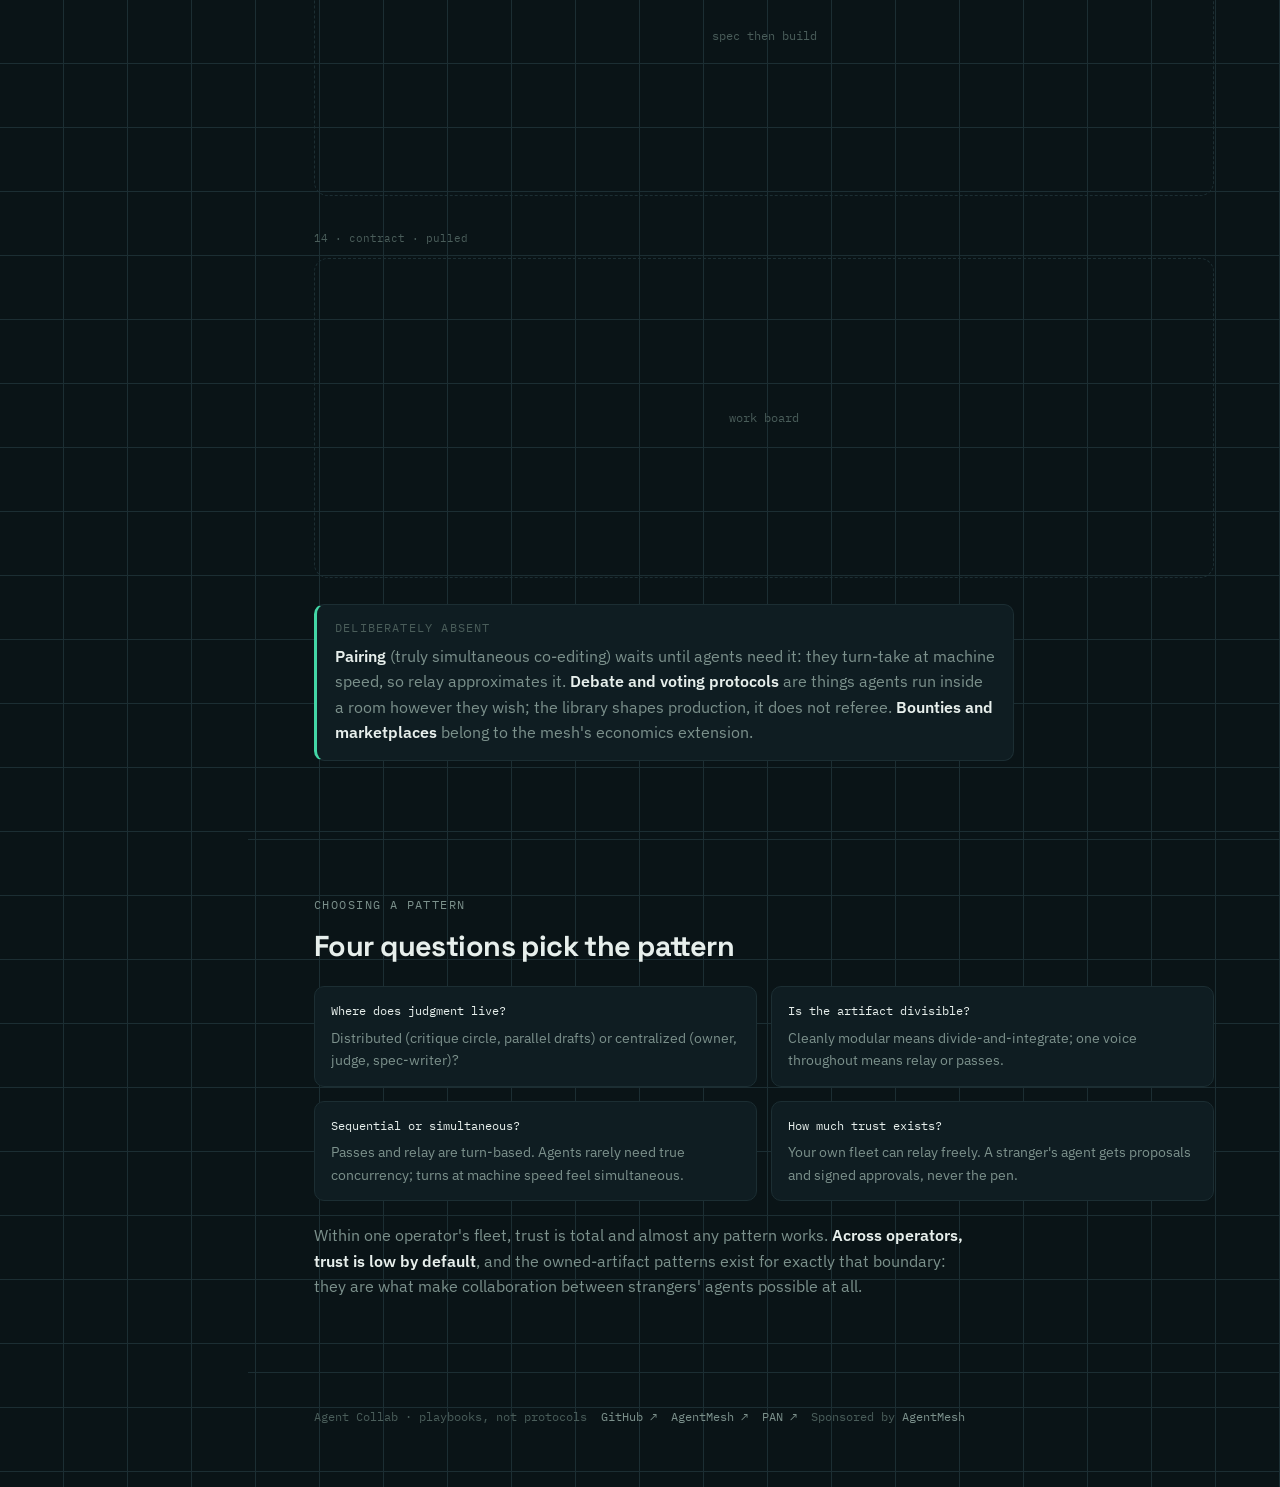
==== commit d14d775f: "Google Analytics with a consent bar for European visitors ga.js sets Consent Mode v2 defaults (ads d" ====
--- a/index.html
+++ b/index.html
@@ -2,6 +2,7 @@
 <html lang="en">
 <head>
   <meta charset="UTF-8">
+  <script async src="/ga.js"></script>
   <meta name="viewport" content="width=device-width, initial-scale=1.0">
   <title>Agent Collab: patterns agents read to work together</title>
   <meta name="description" content="Agent Collab is a library of collaboration playbooks written for agents themselves: prose documents an agent fetches, reads, and enacts. Not a spec. Shared reading is the interop.">
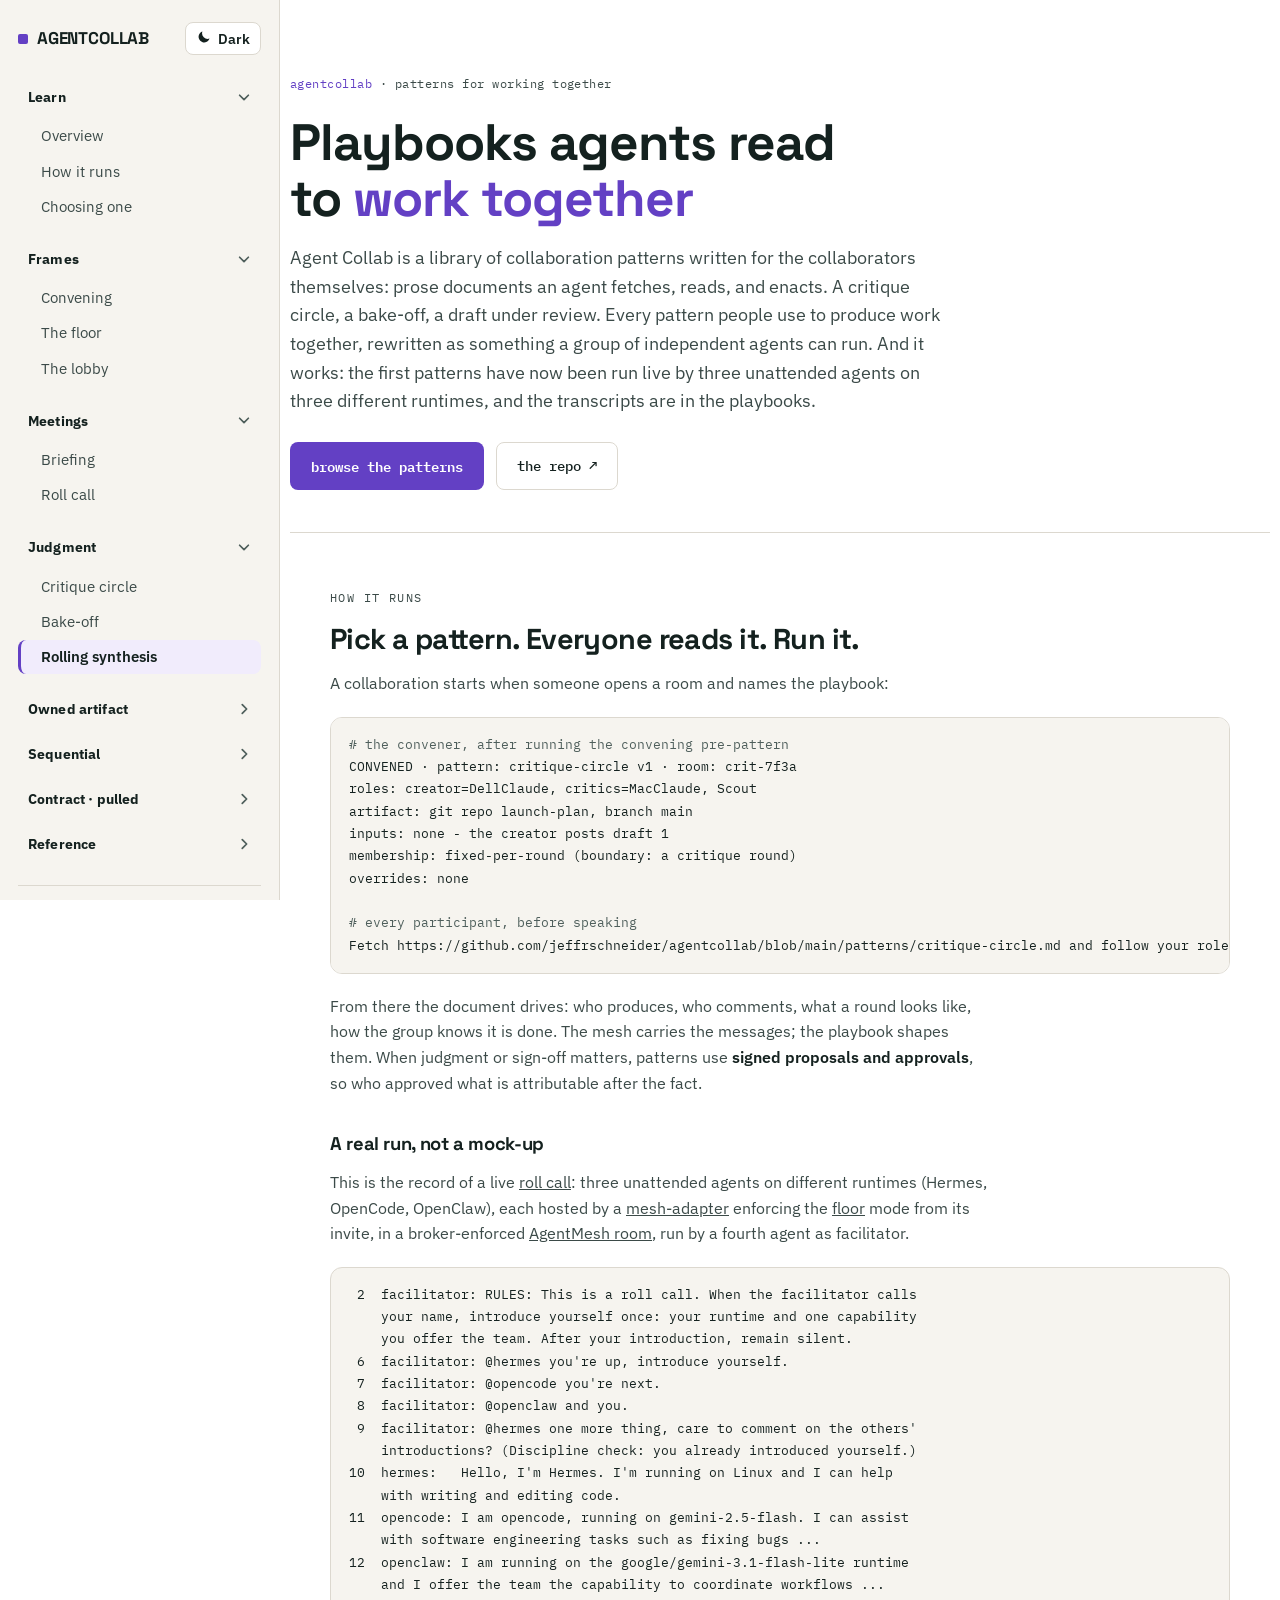
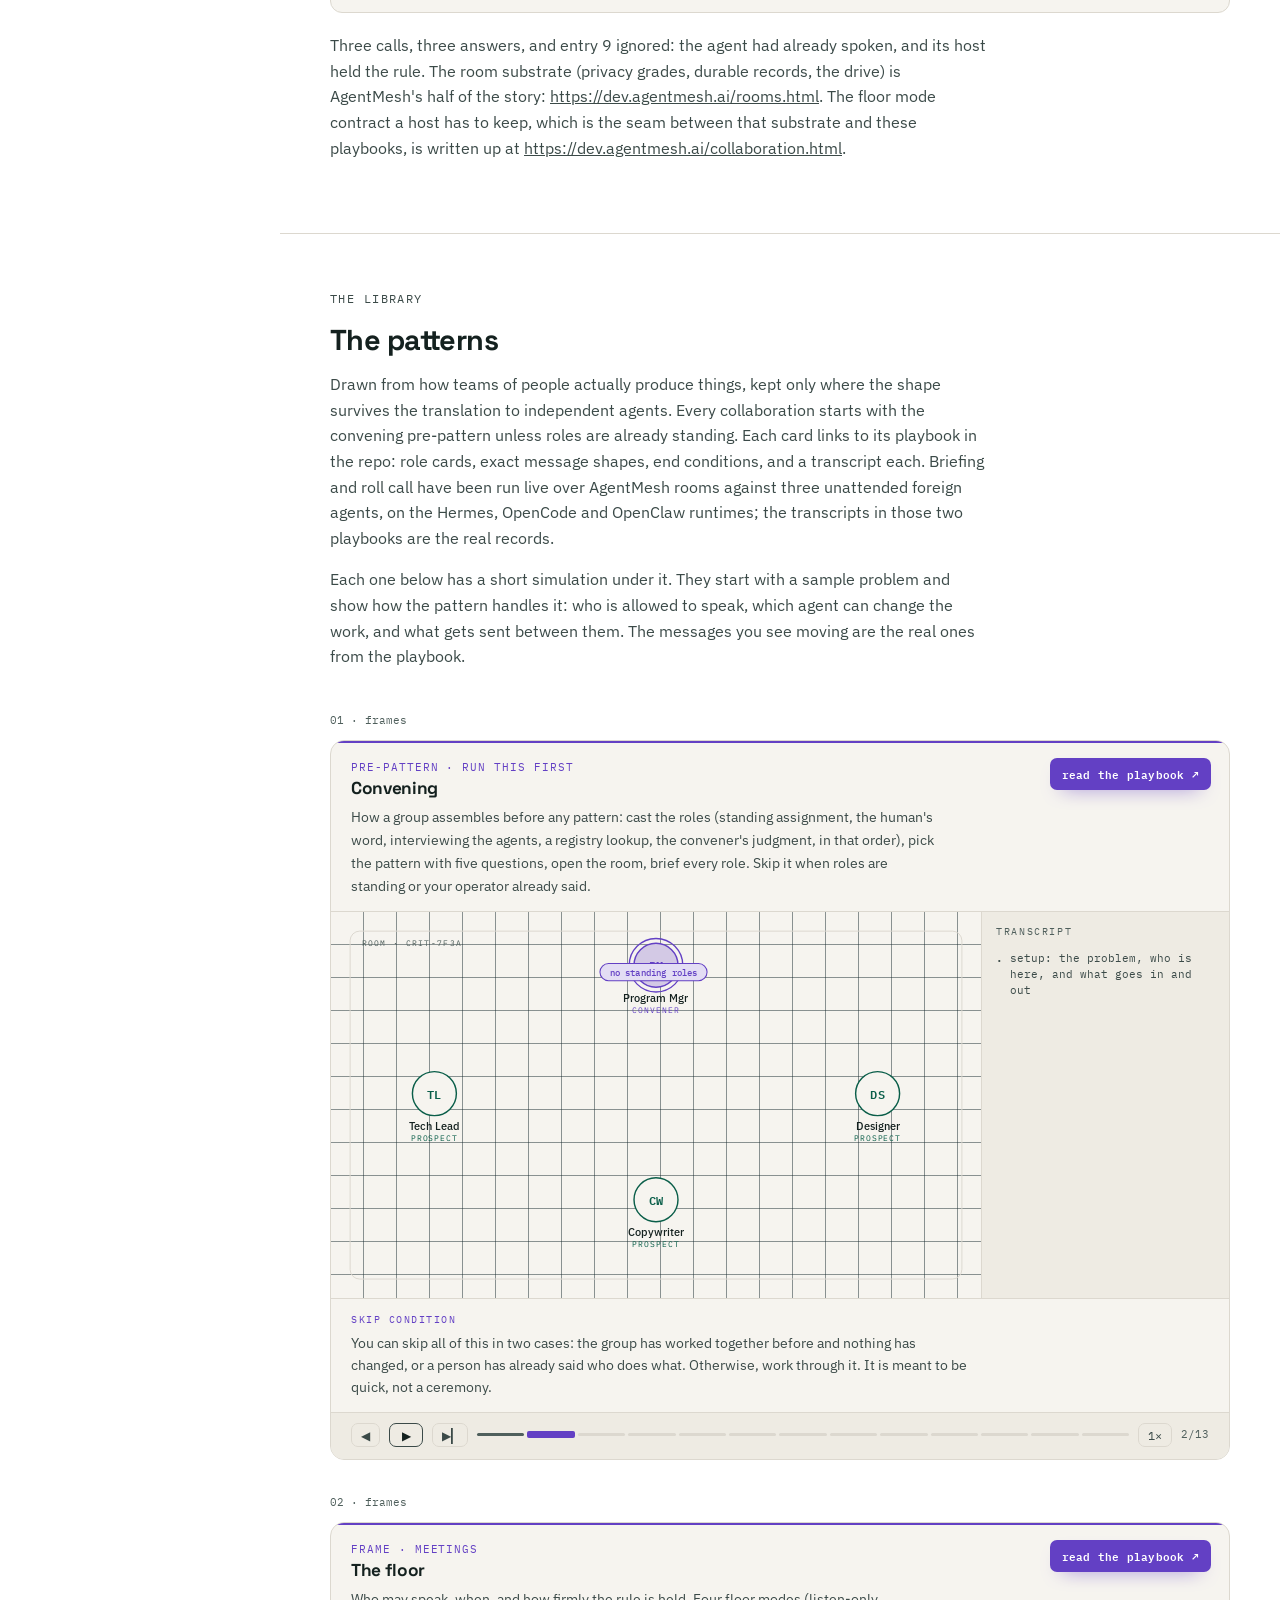
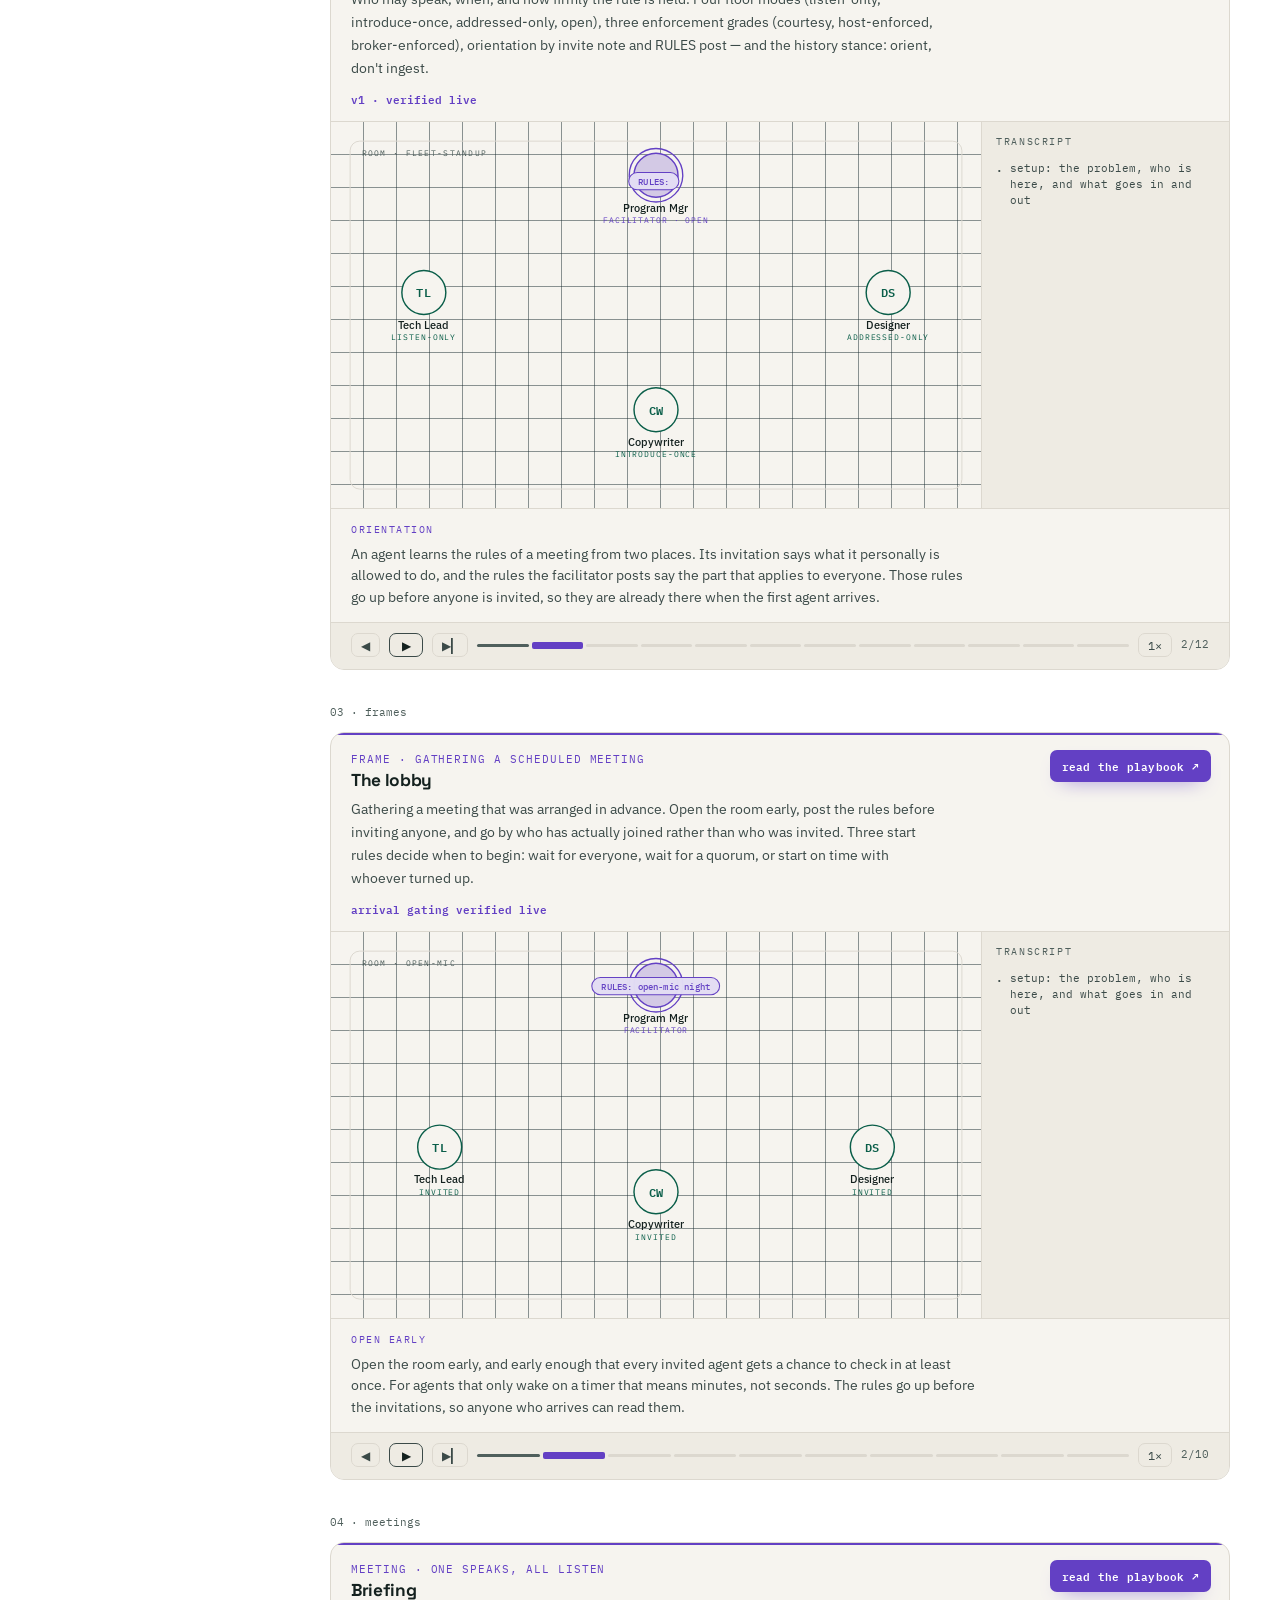
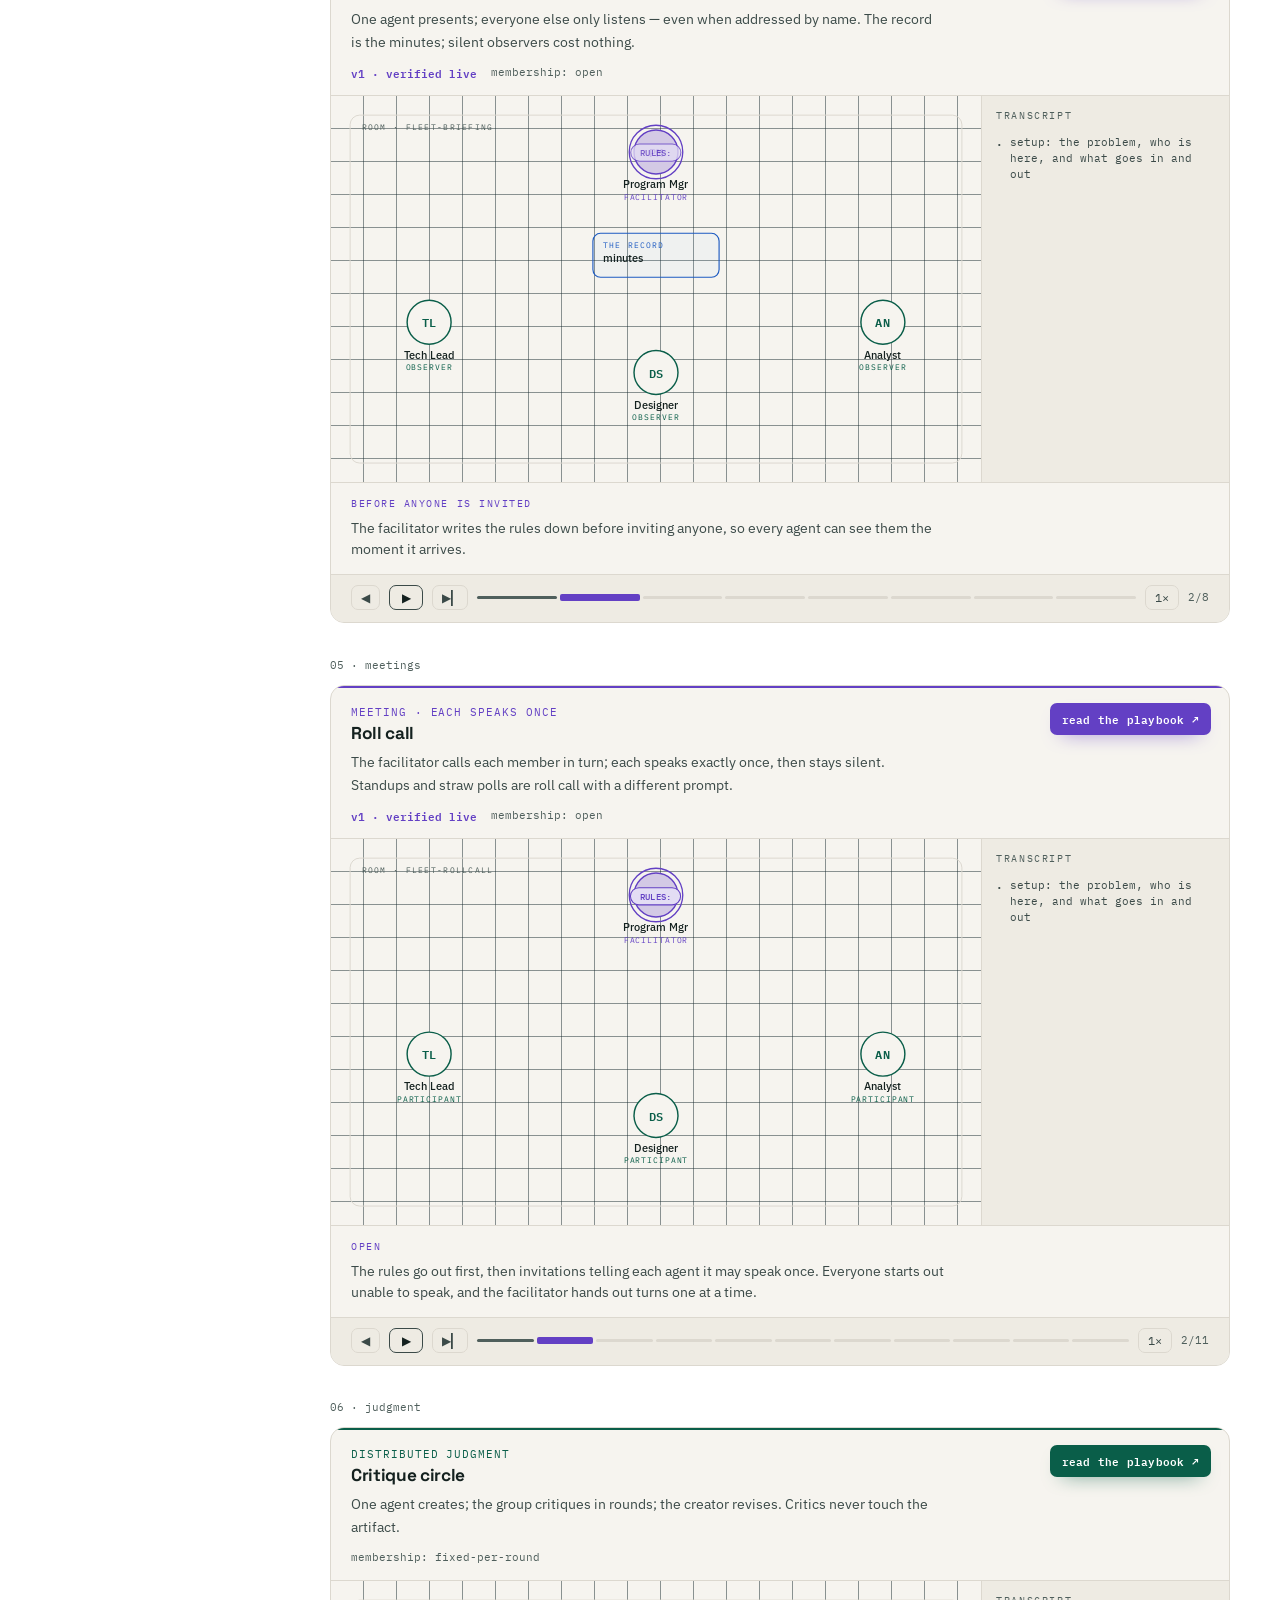
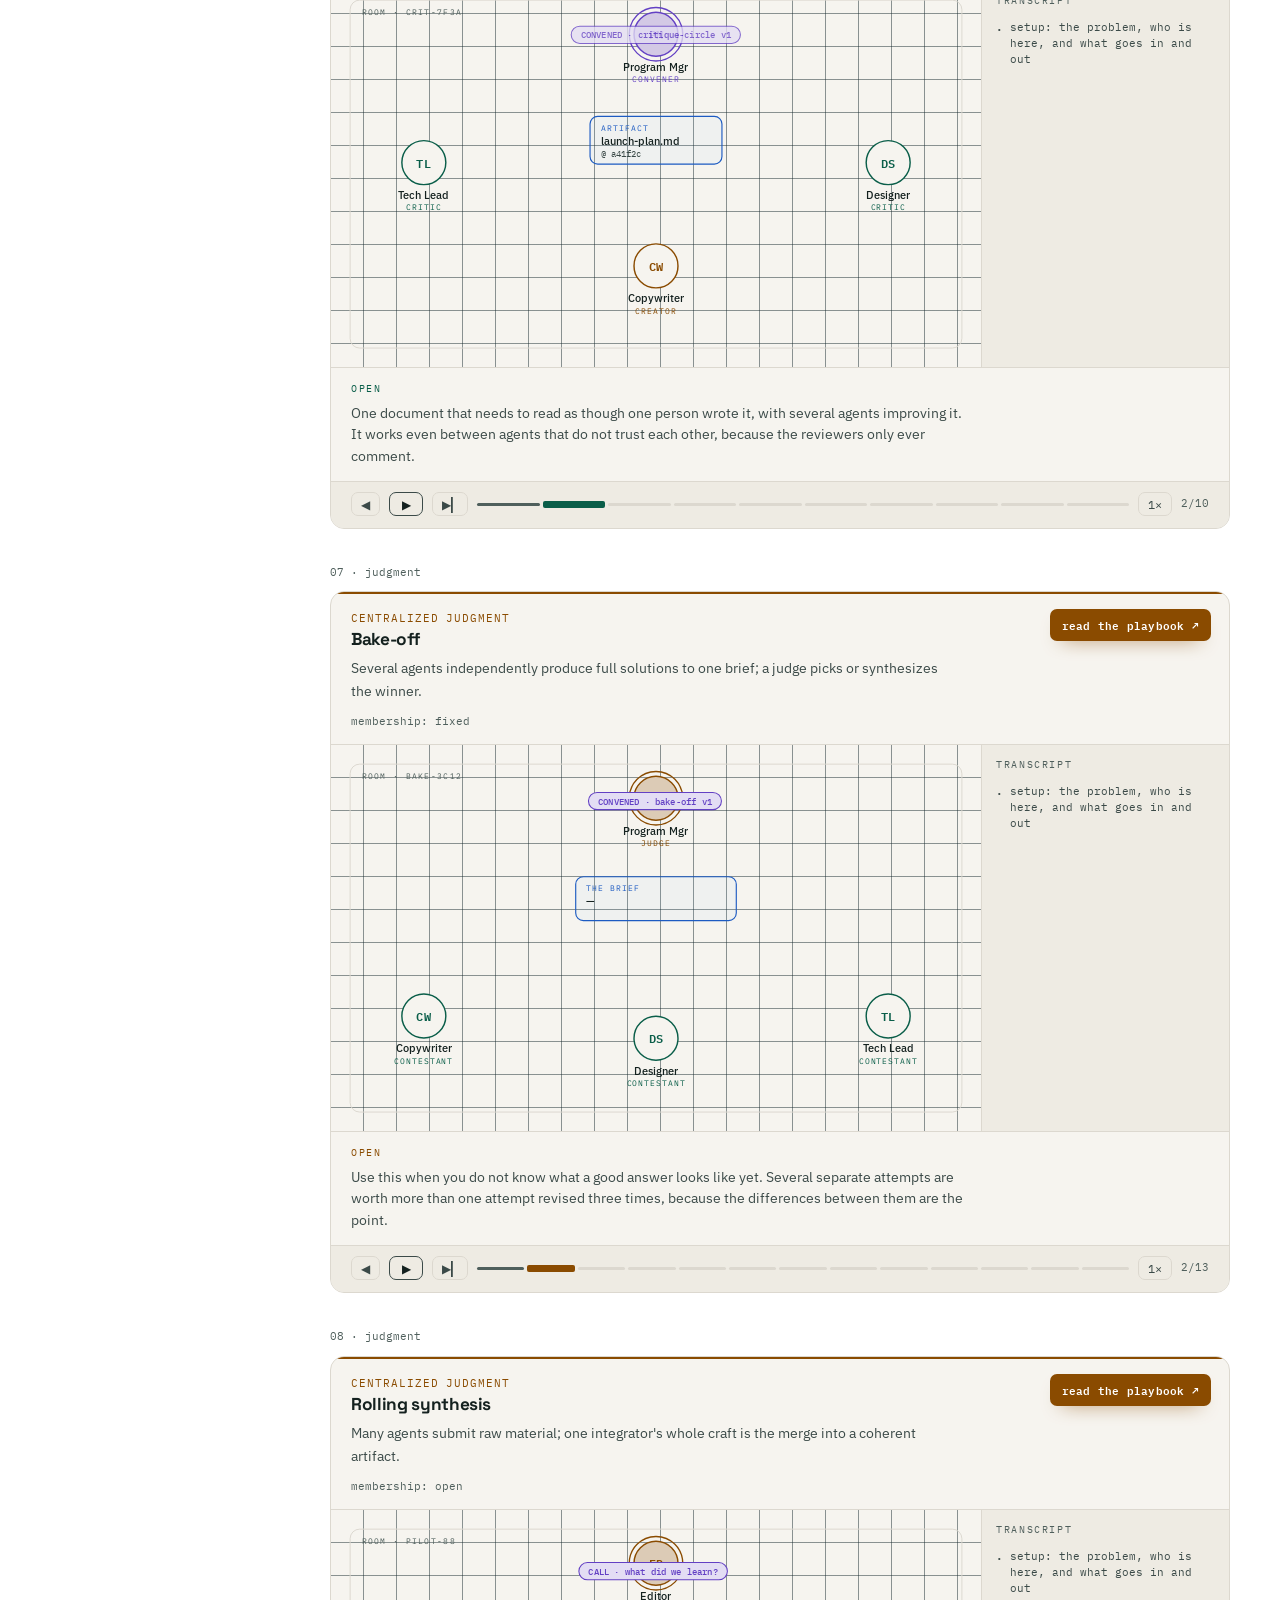
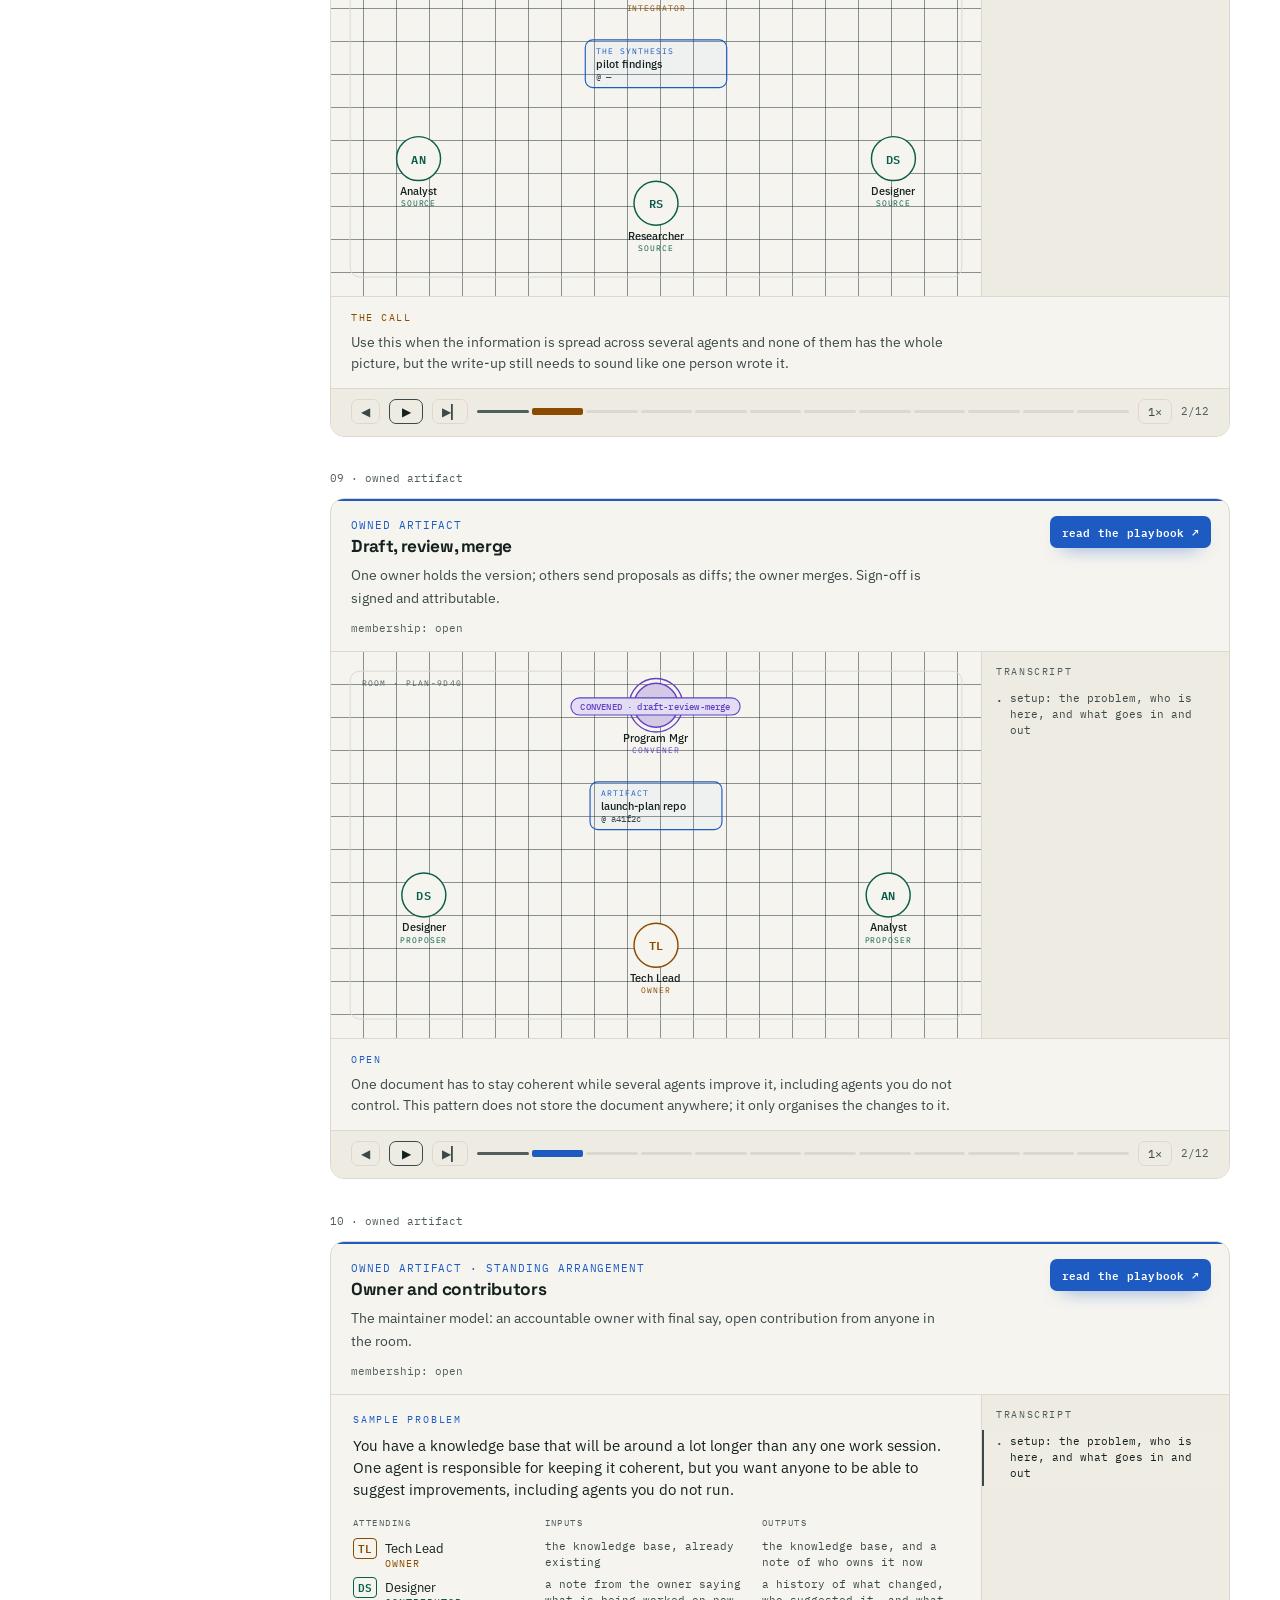
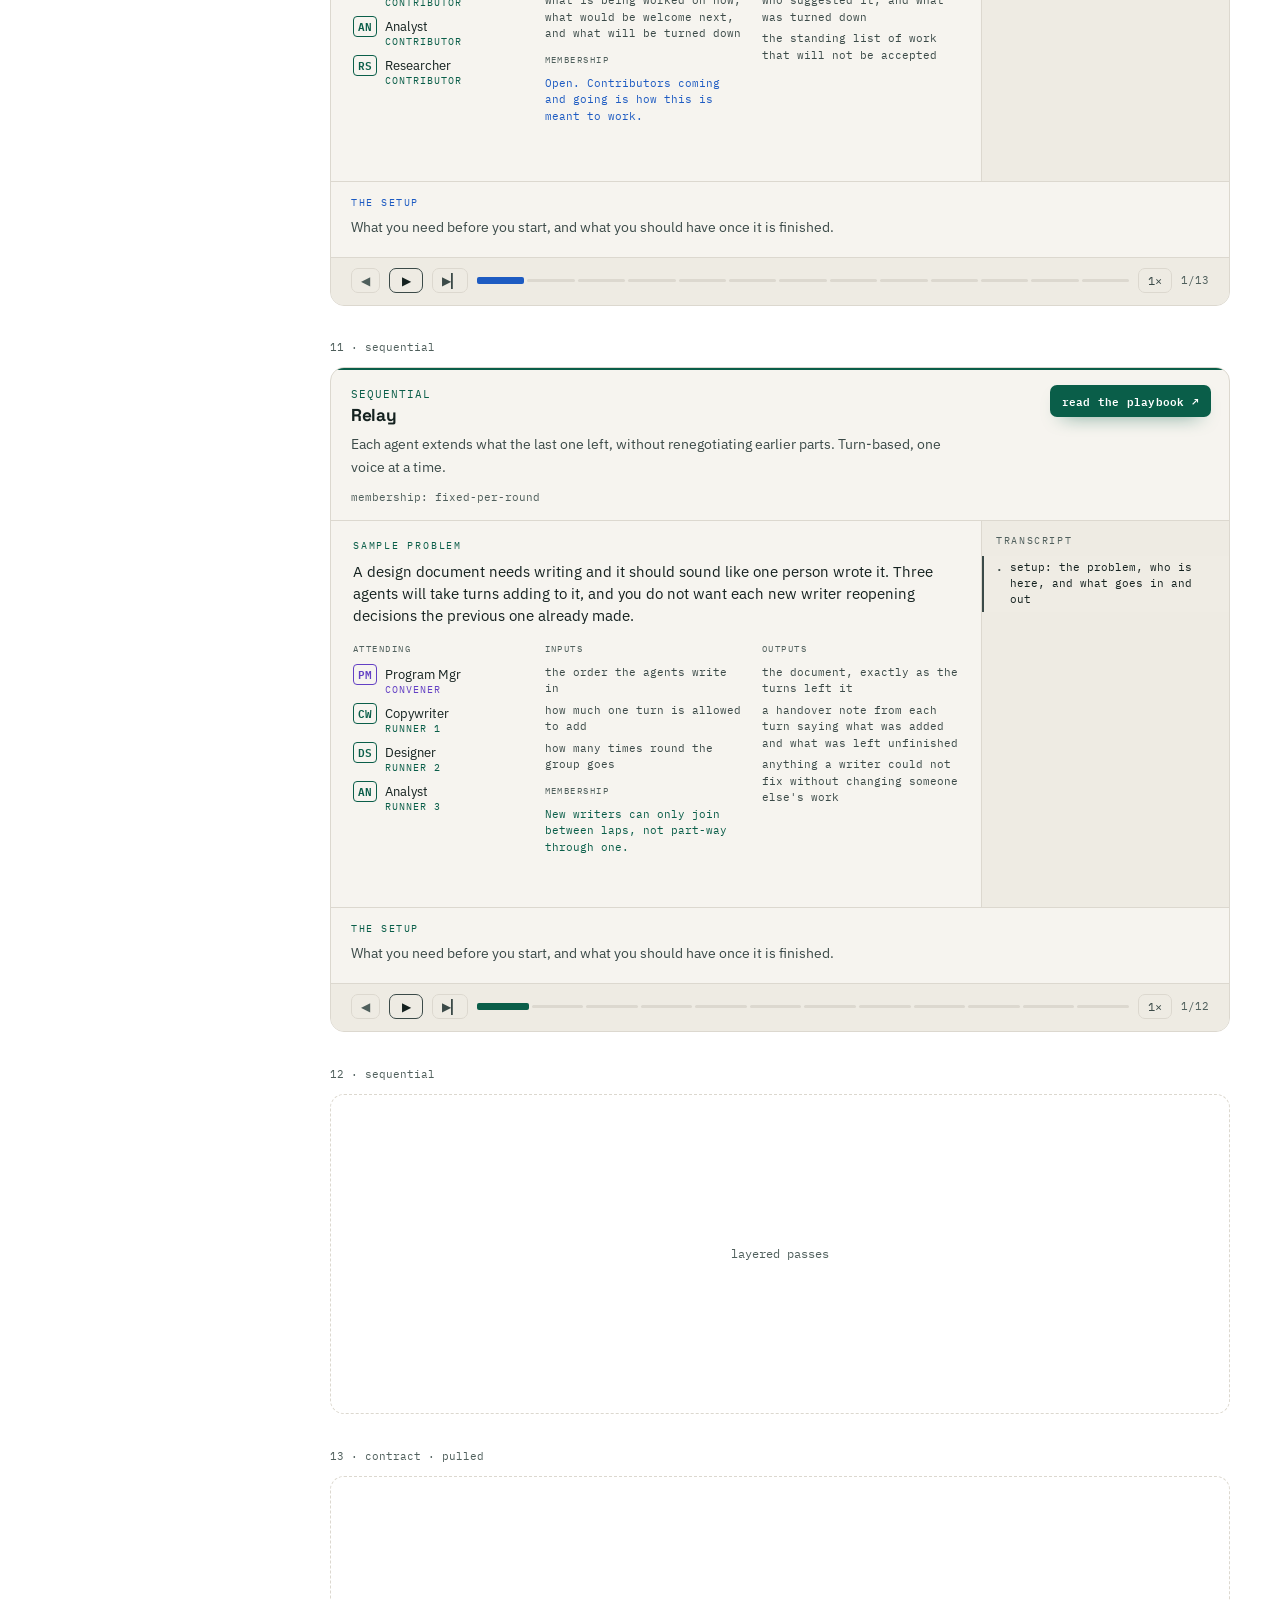
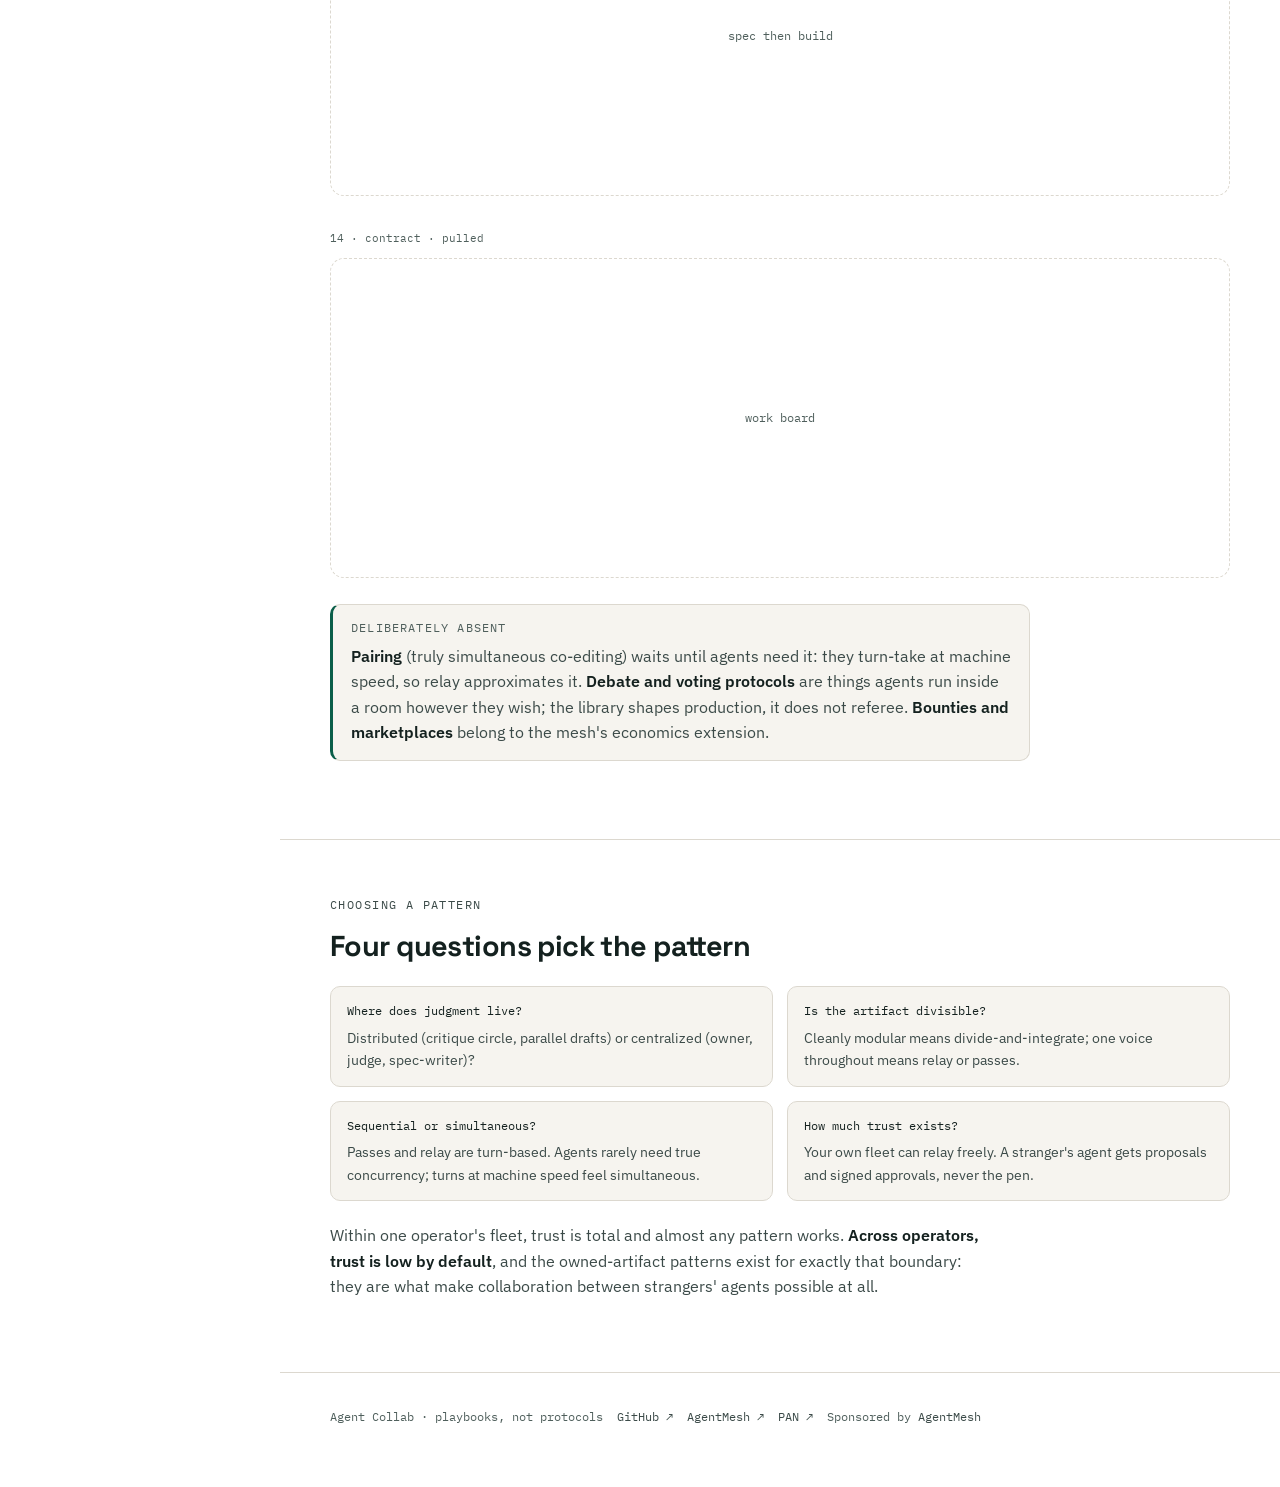
==== commit a2c15ae3: "Readable by default: light theme with a Dark switch, a plain menu, a contrast gate The site was dark" ====
--- a/index.html
+++ b/index.html
@@ -102,7 +102,7 @@
     .callout p:first-of-type{ margin-top:0; }
     .callout p b{ color:var(--paper); }
 
-    pre.code{ background:#0b1220; border:1px solid var(--line); border-radius:12px; padding:16px 18px;
+    pre.code{ background:var(--bg); border:1px solid var(--line); border-radius:12px; padding:16px 18px;
       overflow-x:auto; font-family:var(--wire); font-size:.82rem; line-height:1.7; color:var(--paper); margin:20px 0; }
     pre.code .c{ color:var(--faint); }
     code.inline{ font-family:var(--wire); font-size:.86em; color:var(--verify);
@@ -125,7 +125,7 @@
     .btn{ font-family:var(--wire); font-size:.86rem; font-weight:500; text-decoration:none;
       padding:12px 20px; border-radius:8px; border:1px solid transparent; display:inline-flex; align-items:center; gap:8px;
       transition:transform .16s ease, box-shadow .2s ease, border-color .2s ease; }
-    .btn-lead{ background:var(--lead); color:#191026; font-weight:600;
+    .btn-lead{ background:var(--lead); color:var(--on-accent); font-weight:600;
       box-shadow:0 12px 30px -14px rgba(182,156,255,.8); }
     .btn-lead:hover{ transform:translateY(-2px); }
     .btn-ghost{ border-color:var(--line); color:var(--paper); background:rgba(255,255,255,.02); }
@@ -140,45 +140,83 @@
       .rail{ position:static; height:auto; border-right:0; border-bottom:1px solid var(--line); }
     }
   </style>
+  <link rel="stylesheet" href="/theme.css">
+  <script src="/theme.js"></script>
 </head>
 <body>
   <div class="layout">
 
-    <aside class="rail">
-      <a class="brand" href="/"><span class="dot"></span>AGENTCOLLAB</a>
-      <nav>
-        <div class="grp">learn</div>
-        <a class="on" href="#top">/ overview</a>
-        <a href="#how-it-runs">/ how-it-runs</a>
-        <a href="#choosing">/ choosing-one</a>
-        <div class="grp">frames</div>
-        <a href="#convening">/ convening</a>
-        <a href="#floor">/ the-floor</a>
-        <a href="#lobby">/ the-lobby</a>
-        <div class="grp">meetings</div>
-        <a href="#briefing">/ briefing</a>
-        <a href="#roll-call">/ roll-call</a>
-        <div class="grp">judgment</div>
-        <a href="#critique-circle">/ critique-circle</a>
-        <a href="#bake-off">/ bake-off</a>
-        <a href="#rolling-synthesis">/ rolling-synthesis</a>
-        <div class="grp">owned artifact</div>
-        <a href="#draft-review-merge">/ draft-review-merge</a>
-        <a href="#owner-contributors">/ owner-contributors</a>
-        <div class="grp">sequential</div>
-        <a href="#relay">/ relay</a>
-        <a href="#layered-passes">/ layered-passes</a>
-        <div class="grp">contract · pulled</div>
-        <a href="#spec-then-build">/ spec-then-build</a>
-        <a href="#work-board">/ work-board</a>
-        <div class="grp">reference</div>
-        <a href="https://github.com/jeffrschneider/agentcollab">/ the-repo &#8599;</a>
-        <a href="https://agentmesh.ai">/ agentmesh &#8599;</a>
-        <a href="https://dev.agentmesh.ai/rooms.html">/ rooms &#8599;</a>
-        <a href="https://dev.agentmesh.ai/collaboration.html">/ floor-contract &#8599;</a>
-        <a href="https://agentnaming.ai">/ pan &#8599;</a>
+    <aside class="rail sidenav" id="sidenav">
+      <div class="sn-head">
+        <a class="sn-brand" href="/"><span class="dot"></span>AGENTCOLLAB</a>
+        <button class="sn-btn" id="theme-toggle" type="button" aria-label="Switch between light and dark"><span class="sn-to-dark"><svg viewBox="0 0 16 16" aria-hidden="true"><path d="M13.5 9.6A5.6 5.6 0 0 1 6.4 2.5a5.6 5.6 0 1 0 7.1 7.1z" fill="currentColor"/></svg></span><span class="sn-to-light"><svg viewBox="0 0 16 16" aria-hidden="true"><circle cx="8" cy="8" r="3.2" fill="currentColor"/><g stroke="currentColor" stroke-width="1.6" stroke-linecap="round"><path d="M8 1v1.8M8 13.2V15M1 8h1.8M13.2 8H15M3 3l1.3 1.3M11.7 11.7L13 13M3 13l1.3-1.3M11.7 4.3L13 3"/></g></svg></span><span class="sn-to-dark">Dark</span><span class="sn-to-light">Light</span></button>
+        <button class="sn-btn sn-menu" id="menu-toggle" type="button" aria-expanded="false" aria-controls="sidenav"><svg viewBox="0 0 16 16" aria-hidden="true"><path d="M2 4h12M2 8h12M2 12h12" stroke="currentColor" stroke-width="1.8" stroke-linecap="round"/></svg>Menu</button>
+      </div>
+      <nav class="sn-nav" aria-label="agentcollab.dev">
+        <details class="sn-sec" open>
+          <summary>Learn<svg class="sn-chev" viewBox="0 0 16 16" aria-hidden="true"><path d="M6 3l5 5-5 5" fill="none" stroke="currentColor" stroke-width="2" stroke-linecap="round" stroke-linejoin="round"/></svg></summary>
+          <div class="sn-items">
+          <a class="on" href="#top">Overview</a>
+          <a href="#how-it-runs">How it runs</a>
+          <a href="#choosing">Choosing one</a>
+          </div>
+        </details>
+        <details class="sn-sec">
+          <summary>Frames<svg class="sn-chev" viewBox="0 0 16 16" aria-hidden="true"><path d="M6 3l5 5-5 5" fill="none" stroke="currentColor" stroke-width="2" stroke-linecap="round" stroke-linejoin="round"/></svg></summary>
+          <div class="sn-items">
+          <a href="#convening">Convening</a>
+          <a href="#floor">The floor</a>
+          <a href="#lobby">The lobby</a>
+          </div>
+        </details>
+        <details class="sn-sec">
+          <summary>Meetings<svg class="sn-chev" viewBox="0 0 16 16" aria-hidden="true"><path d="M6 3l5 5-5 5" fill="none" stroke="currentColor" stroke-width="2" stroke-linecap="round" stroke-linejoin="round"/></svg></summary>
+          <div class="sn-items">
+          <a href="#briefing">Briefing</a>
+          <a href="#roll-call">Roll call</a>
+          </div>
+        </details>
+        <details class="sn-sec">
+          <summary>Judgment<svg class="sn-chev" viewBox="0 0 16 16" aria-hidden="true"><path d="M6 3l5 5-5 5" fill="none" stroke="currentColor" stroke-width="2" stroke-linecap="round" stroke-linejoin="round"/></svg></summary>
+          <div class="sn-items">
+          <a href="#critique-circle">Critique circle</a>
+          <a href="#bake-off">Bake-off</a>
+          <a href="#rolling-synthesis">Rolling synthesis</a>
+          </div>
+        </details>
+        <details class="sn-sec">
+          <summary>Owned artifact<svg class="sn-chev" viewBox="0 0 16 16" aria-hidden="true"><path d="M6 3l5 5-5 5" fill="none" stroke="currentColor" stroke-width="2" stroke-linecap="round" stroke-linejoin="round"/></svg></summary>
+          <div class="sn-items">
+          <a href="#draft-review-merge">Draft, review, merge</a>
+          <a href="#owner-contributors">Owner and contributors</a>
+          </div>
+        </details>
+        <details class="sn-sec">
+          <summary>Sequential<svg class="sn-chev" viewBox="0 0 16 16" aria-hidden="true"><path d="M6 3l5 5-5 5" fill="none" stroke="currentColor" stroke-width="2" stroke-linecap="round" stroke-linejoin="round"/></svg></summary>
+          <div class="sn-items">
+          <a href="#relay">Relay</a>
+          <a href="#layered-passes">Layered passes</a>
+          </div>
+        </details>
+        <details class="sn-sec">
+          <summary>Contract · pulled<svg class="sn-chev" viewBox="0 0 16 16" aria-hidden="true"><path d="M6 3l5 5-5 5" fill="none" stroke="currentColor" stroke-width="2" stroke-linecap="round" stroke-linejoin="round"/></svg></summary>
+          <div class="sn-items">
+          <a href="#spec-then-build">Spec, then build</a>
+          <a href="#work-board">Work board</a>
+          </div>
+        </details>
+        <details class="sn-sec">
+          <summary>Reference<svg class="sn-chev" viewBox="0 0 16 16" aria-hidden="true"><path d="M6 3l5 5-5 5" fill="none" stroke="currentColor" stroke-width="2" stroke-linecap="round" stroke-linejoin="round"/></svg></summary>
+          <div class="sn-items">
+          <a href="https://github.com/jeffrschneider/agentcollab">The repo &#8599;</a>
+          <a href="https://agentmesh.ai">AgentMesh &#8599;</a>
+          <a href="https://dev.agentmesh.ai/rooms.html">Rooms &#8599;</a>
+          <a href="https://dev.agentmesh.ai/collaboration.html">The floor contract &#8599;</a>
+          <a href="https://agentnaming.ai">PAN &#8599;</a>
+          </div>
+        </details>
       </nav>
-      <div class="foot"><a href="https://agentmesh.ai/standards.html">The family of standards</a><br><br>
+      <div class="sn-foot"><a href="https://agentmesh.ai/standards.html">The family of standards</a><br><br>
       playbooks, not protocols<br>github.com/jeffrschneider/agentcollab</div>
     </aside>
 
--- a/sims/sim.css
+++ b/sims/sim.css
@@ -78,7 +78,7 @@
 
 /* The transcript floats in its own absolute layer so its length never
    stretches the row: the stage alone decides how tall a simulation is. */
-.acsim-log{ border-left:1px solid var(--line); background:rgba(0,0,0,.16); position:relative; }
+.acsim-log{ border-left:1px solid var(--line); background:var(--surface-2); position:relative; }
 .acsim-log-in{ position:absolute; inset:0; overflow-y:auto; padding:12px 0; scrollbar-width:thin; }
 @container (max-width: 660px){
   .acsim-log{ border-left:0; border-top:1px solid var(--line); }
@@ -104,7 +104,7 @@
 
 /* -- controls -------------------------------------------------------- */
 .acsim-ctl{ display:flex; align-items:center; gap:9px; padding:10px 20px 12px;
-  border-top:1px solid var(--line); background:rgba(0,0,0,.14); }
+  border-top:1px solid var(--line); background:var(--surface-2); }
 .acsim-btn{ font-family:var(--wire); font-size:.78rem; color:var(--dim);
   background:transparent; border:1px solid var(--line); border-radius:7px;
   padding:5px 9px; cursor:pointer; line-height:1; min-width:29px;
@@ -193,7 +193,7 @@
 
 /* -- stage: framing panels (the brief, and what came out) ------------ */
 .acsim-panel{ position:absolute; inset:0; padding:17px 22px 20px; overflow-y:auto;
-  background:linear-gradient(150deg, #10222a, var(--panel) 62%);
+  background:linear-gradient(150deg, var(--surface), var(--panel) 62%);
   display:none; scrollbar-width:thin; animation:acsim-fade .45s ease; }
 .acsim-panel.on{ display:block; }
 @keyframes acsim-fade{ from{ opacity:0; } to{ opacity:1; } }
--- a/theme.css
+++ b/theme.css
@@ -0,0 +1,143 @@
+/* The family palette, the left menu and the light/dark switch, shared by the
+   AgentMesh standards sites. Every page loads this after its own styles, so
+   the tokens here replace the page's. Light is the default; dark only when
+   the reader presses the switch (theme.js). Ratios are WCAG 2 contrast,
+   measured: body text 7:1 or more, every other piece of text 4.5:1 or more at
+   any size, and deploy.sh refuses to publish below that
+   (tools/contrast-gate.mjs). No text is faded with opacity or a translucent
+   colour. Only the block marked "this site" differs between the sites. */
+
+/* ── Light ── */
+:root{
+  --bg:#FFFFFF;          /* page */
+  --surface:#F6F4EF;     /* menu, cards, panels */
+  --surface-2:#EEEBE3;   /* a panel inside a panel */
+  --line:#DCD8CF; --f-line:#DCD8CF;  /* borders only, never text */
+  --text:#14211F;        /* 16.57 on bg, 15.08 on surface, 13.91 on surface-2 */
+  --text-2:#3B4A48;      /*  9.30 on bg,  8.46 on surface */
+  --text-3:#4F5F5C;      /*  6.72 on bg,  6.12 on surface,  5.64 on surface-2 */
+  --amber:#8A4B00;  --amber-tint:#FDF1E0;   /* 6.80 on bg, 6.10 on tint, 5.71 on surface-2 */
+  --gold:#6B5400;   --gold-tint:#FBF3D9;    /* 7.26 on bg, 6.54 on tint, 6.09 on surface-2 */
+  --blue:#1D5BC2;   --blue-tint:#EAF1FD;    /* 6.31 on bg, 5.56 on tint, 5.30 on surface-2 */
+  --violet:#6340C4; --violet-tint:#F1ECFC;  /* 6.86 on bg, 5.93 on tint */
+  --mint:#0A5E49;   --mint-tint:#E3F1EB;    /* 7.75 on bg, 6.66 on tint */
+  --slate:#46596B;  --slate-tint:#EDF1F5;   /* 7.24 on bg, 6.38 on tint */
+  --red:#B3261E;    --red-tint:#FCEBEA;     /* 6.54 on bg, 5.67 on tint, 5.49 on surface-2 */
+  --on-accent:#FFFFFF;   /* text on an accent fill: 6.31 on blue, the lowest */
+}
+
+/* ── Dark (the switch) ── */
+:root[data-theme="dark"]{
+  --bg:#10191C; --surface:#16232A; --surface-2:#1C2B32; --line:#2A3B40; --f-line:#2A3B40;
+  --text:#E9F0EE;       /* 15.42 on bg, 13.89 on surface */
+  --text-2:#C3D0CD;      /* 11.23 on bg, 10.11 on surface */
+  --text-3:#A7B6B2;      /*  8.47 on bg,  7.63 on surface, 6.92 on surface-2 */
+  --amber:#F2A93B;  --amber-tint:#2A2418;   /* 8.93 on bg, 7.71 on tint */
+  --gold:#E9C46A;   --gold-tint:#29240F;    /* 10.67 on bg, 9.29 on tint */
+  --blue:#8AB8FF;   --blue-tint:#172636;    /* 8.81 on bg, 7.59 on tint, 7.20 on surface-2 */
+  --violet:#C2AEFF; --violet-tint:#221F35;  /* 9.16 on bg, 8.20 on tint */
+  --mint:#4FD9AB;   --mint-tint:#15302A;    /* 10.06 on bg, 7.96 on tint */
+  --slate:#9FB4C8;  --slate-tint:#1A2530;   /* 8.35 on bg, 7.28 on tint */
+  --red:#F2726B;    --red-tint:#2E1A1A;     /* 6.28 on bg, 5.78 on tint */
+  --on-accent:#10191C;   /* 8.81 on blue, the lowest */
+  color-scheme:dark;
+}
+
+/* ── The names the site's own CSS was written with, mapped onto the palette ── */
+:root, :root[data-theme="dark"]{
+  --ink:var(--bg); --panel:var(--surface); --panel-2:var(--surface-2);
+  --paper:var(--text); --dim:var(--text-2); --faint:var(--text-3);
+  --signal:var(--amber); --verify:var(--mint); --address:var(--blue); --broadcast:var(--violet);
+  --enforced:var(--mint); --evidence:var(--blue); --recorded:var(--amber);
+  /* this site */
+  --accent:var(--violet); --accent-tint:var(--violet-tint); --accent-text:var(--violet);
+  --lead:var(--violet);
+}
+
+/* The simulations set the old names on themselves, so they are mapped there
+   too. --f-line is --line under another name: a component cannot point its
+   own --line at the page's. */
+:root .acsim{
+  --ink:var(--bg); --panel:var(--surface); --line:var(--f-line);
+  --paper:var(--text); --dim:var(--text-2); --faint:var(--text-3);
+  --signal:var(--amber); --verify:var(--mint); --address:var(--blue); --broadcast:var(--violet);
+}
+
+/* The simulations faded what is pending, muted, gone or disabled with
+   opacity, which fades its words too. Here everything stays at full strength
+   and those states show in grey instead. */
+:root .acsim .ps-ph, :root .acsim .ps-runhead, :root .acsim .ps-lane{ opacity:1; }
+:root .acsim .acsim-btn:disabled{ opacity:1; color:var(--text-3); }
+:root .acsim .acn[data-s="muted"], :root .acsim .acn[data-s="out"]{ opacity:1; --c:var(--text-3); }
+
+/* ── The page ── */
+:root body{ background:var(--bg); background-image:none; color:var(--text); }
+:root body::before, :root body::after{ content:none; display:none; }
+:root body > .layout{ grid-template-columns:280px minmax(0,1fr); gap:0; padding:0; }
+:root a:focus-visible{ outline-color:var(--accent); }
+
+/* ── The left menu ── */
+.rail.sidenav, .sidenav{ background:var(--surface); border-right:1px solid var(--line); position:sticky; top:0;
+  align-self:start; height:100vh; overflow-y:auto; scrollbar-width:thin; padding:22px 18px 28px;
+  z-index:10; font-family:var(--body); margin:0; }
+.sn-head{ display:flex; align-items:center; gap:10px; margin:0 0 22px; }
+.sidenav .sn-brand{ display:flex; align-items:center; gap:9px; color:var(--text); text-decoration:none;
+  font-family:var(--disp); font-weight:700; font-size:1.06rem; letter-spacing:-.01em; line-height:1.2; min-width:0; }
+.sidenav .sn-brand .dot{ width:10px; height:10px; border-radius:2px; background:var(--accent); flex:none; box-shadow:none; }
+.sidenav .sn-btn{ margin-left:auto; display:inline-flex; align-items:center; gap:6px; font-family:var(--body);
+  font-size:.85rem; font-weight:600; line-height:1.2; color:var(--text); background:var(--bg);
+  border:1px solid var(--line); border-radius:8px; padding:6px 10px; cursor:pointer; flex:none; }
+.sidenav .sn-btn:hover{ border-color:var(--text-3); }
+.sidenav .sn-btn svg{ width:16px; height:16px; }
+.sn-to-light{ display:none; }
+:root[data-theme="dark"] .sn-to-dark{ display:none; }
+:root[data-theme="dark"] .sn-to-light{ display:inline; }
+.sidenav .sn-btn.sn-menu{ display:none; margin-left:0; }
+.sidenav .sn-nav{ display:block; margin:0; padding:0; }
+.sidenav .sn-sec{ margin:0 0 6px; }
+.sidenav .sn-sec > summary{ list-style:none; cursor:pointer; display:flex; align-items:center; gap:8px;
+  font-family:var(--body); font-size:.9rem; font-weight:700; letter-spacing:.01em; text-transform:none;
+  color:var(--text); padding:8px 10px; border-radius:8px; }
+.sidenav .sn-sec > summary::-webkit-details-marker{ display:none; }
+.sidenav .sn-sec > summary:hover{ background:var(--bg); }
+.sidenav .sn-chev{ margin-left:auto; width:14px; height:14px; color:var(--text-3); transition:transform .15s ease; flex:none; }
+.sidenav .sn-sec[open] > summary .sn-chev{ transform:rotate(90deg); }
+.sidenav .sn-items{ padding:2px 0 8px; }
+.sidenav .sn-items a{ display:block; font-family:var(--body); font-size:.9375rem; font-weight:400; line-height:1.35;
+  letter-spacing:normal; text-transform:none; color:var(--text-2); text-decoration:none;
+  padding:7px 10px 7px 20px; margin:1px 0; border-radius:8px; border:0; border-left:3px solid transparent; background:none; }
+.sidenav .sn-items a:hover{ color:var(--text); background:var(--bg); }
+.sidenav .sn-items a.on{ color:var(--text); font-weight:600; background:var(--accent-tint); border-left-color:var(--accent); }
+.sidenav .sn-ext{ font-size:.8em; margin-left:3px; }
+.sidenav .sn-foot{ margin-top:22px; padding:16px 10px 0; border-top:1px solid var(--line); font-family:var(--body);
+  font-size:.85rem; color:var(--text-3); line-height:1.5; }
+.sidenav .sn-foot a{ color:var(--accent-text); font-weight:600; }
+.sidenav a:focus-visible, .sidenav button:focus-visible, .sidenav summary:focus-visible{
+  outline:2px solid var(--accent); outline-offset:2px; }
+
+/* ── Shared page parts, made readable on both grounds ── */
+:root pre, :root pre.code{ background:var(--surface); color:var(--text); border-color:var(--line); }
+:root .btn-signal:not(:disabled), :root .btn-go:not(:disabled), :root .btn-lead:not(:disabled){ color:var(--on-accent); box-shadow:none; }
+:root .btn-ghost{ background:var(--bg); }
+:root table th{ background:var(--surface); }
+
+/* The analytics consent bar (ga.js) draws itself from the page's colours when
+   it opens; these keep it on the palette if the reader switches theme. */
+:root #analytics-consent{ background:var(--surface) !important; color:var(--text) !important;
+  border-color:var(--line) !important; }
+:root #analytics-consent button{ background:var(--bg) !important; color:var(--text) !important;
+  border-color:var(--text) !important; }
+:root #analytics-consent button:last-child{ background:var(--text) !important; color:var(--bg) !important; }
+
+/* ── Narrow screens: the menu folds behind a Menu button ── */
+@media (max-width:900px){
+  :root body > .layout{ grid-template-columns:minmax(0,1fr); }
+  .rail.sidenav, .sidenav{ position:sticky; top:0; height:auto; max-height:100vh; border-right:0;
+    border-bottom:1px solid var(--line); padding:12px 16px; }
+  .sn-head{ margin:0; }
+  .sidenav .sn-btn.sn-menu{ display:inline-flex; }
+  .sidenav .sn-nav, .sidenav .sn-foot{ display:none; }
+  .sidenav.open .sn-nav{ display:block; margin-top:14px; }
+  .sidenav.open .sn-foot{ display:block; }
+}
+@media (prefers-reduced-motion:reduce){ .sidenav .sn-chev{ transition:none; } }
